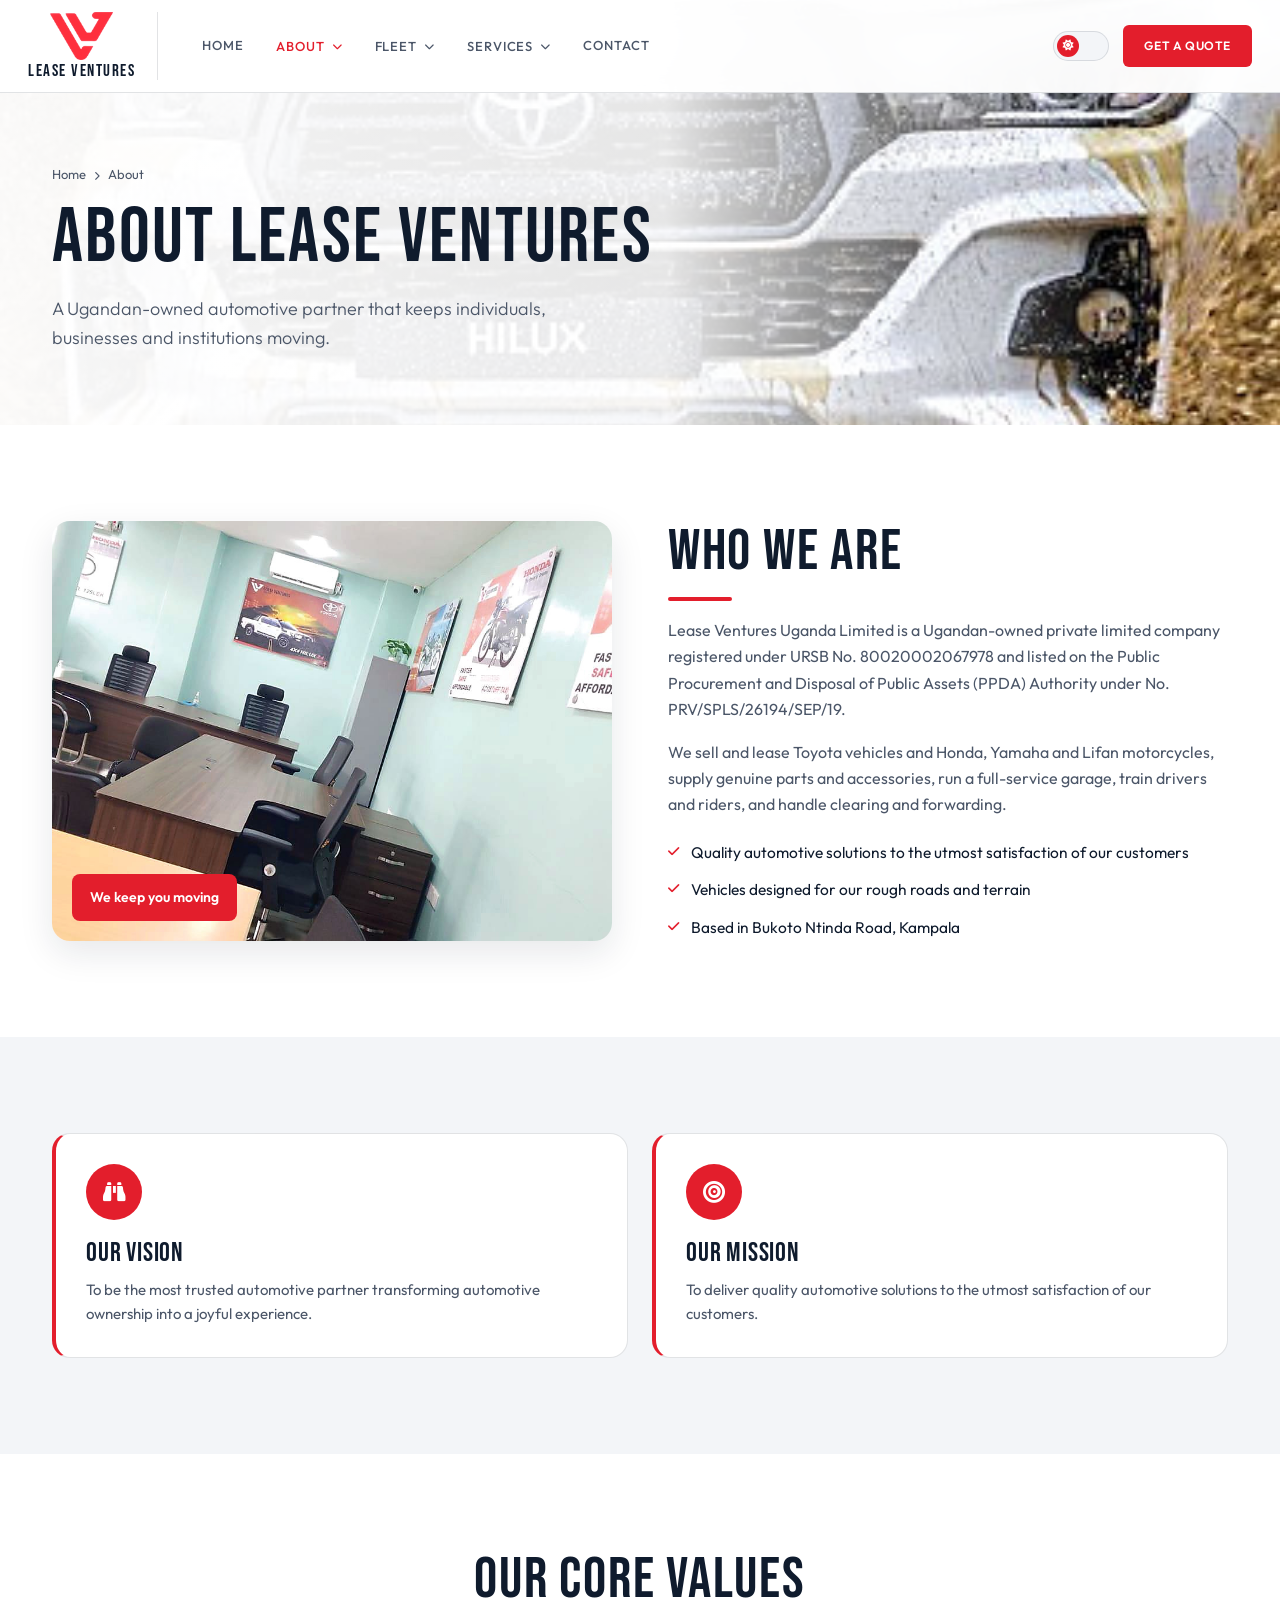
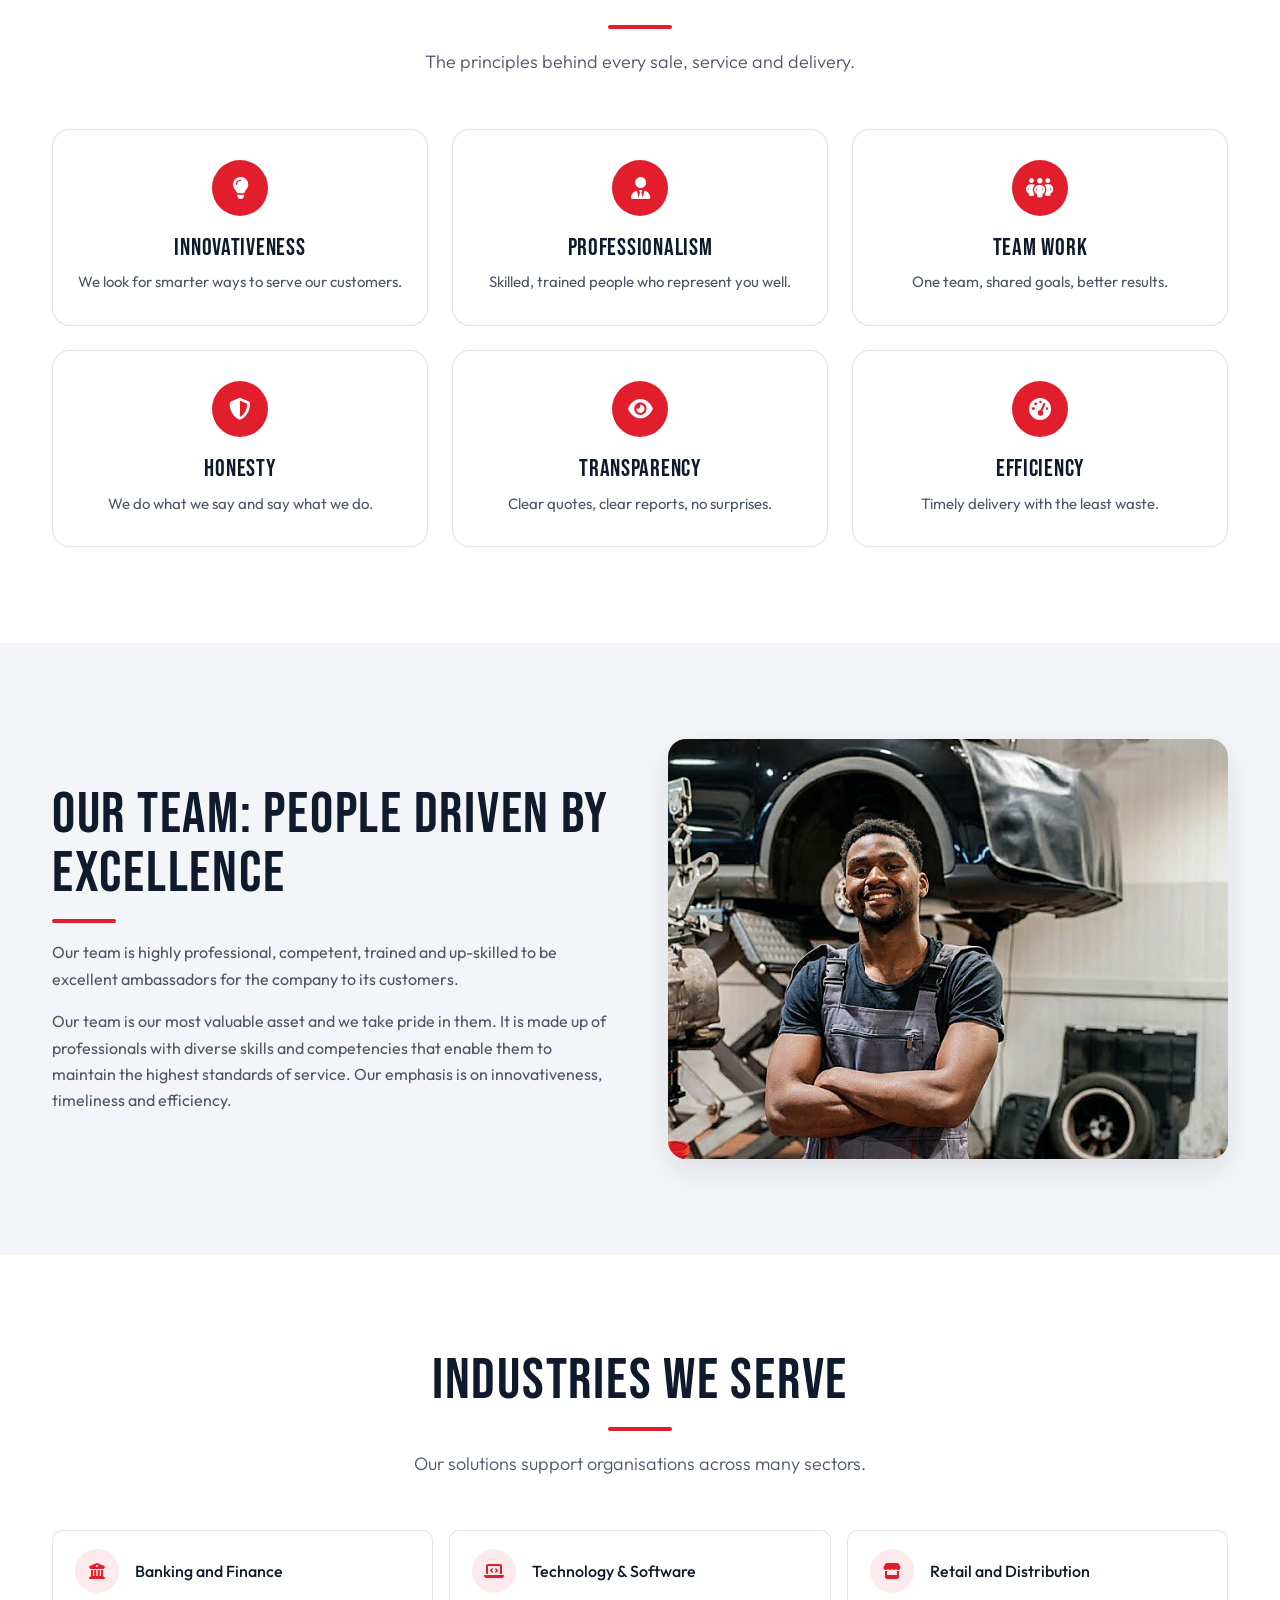
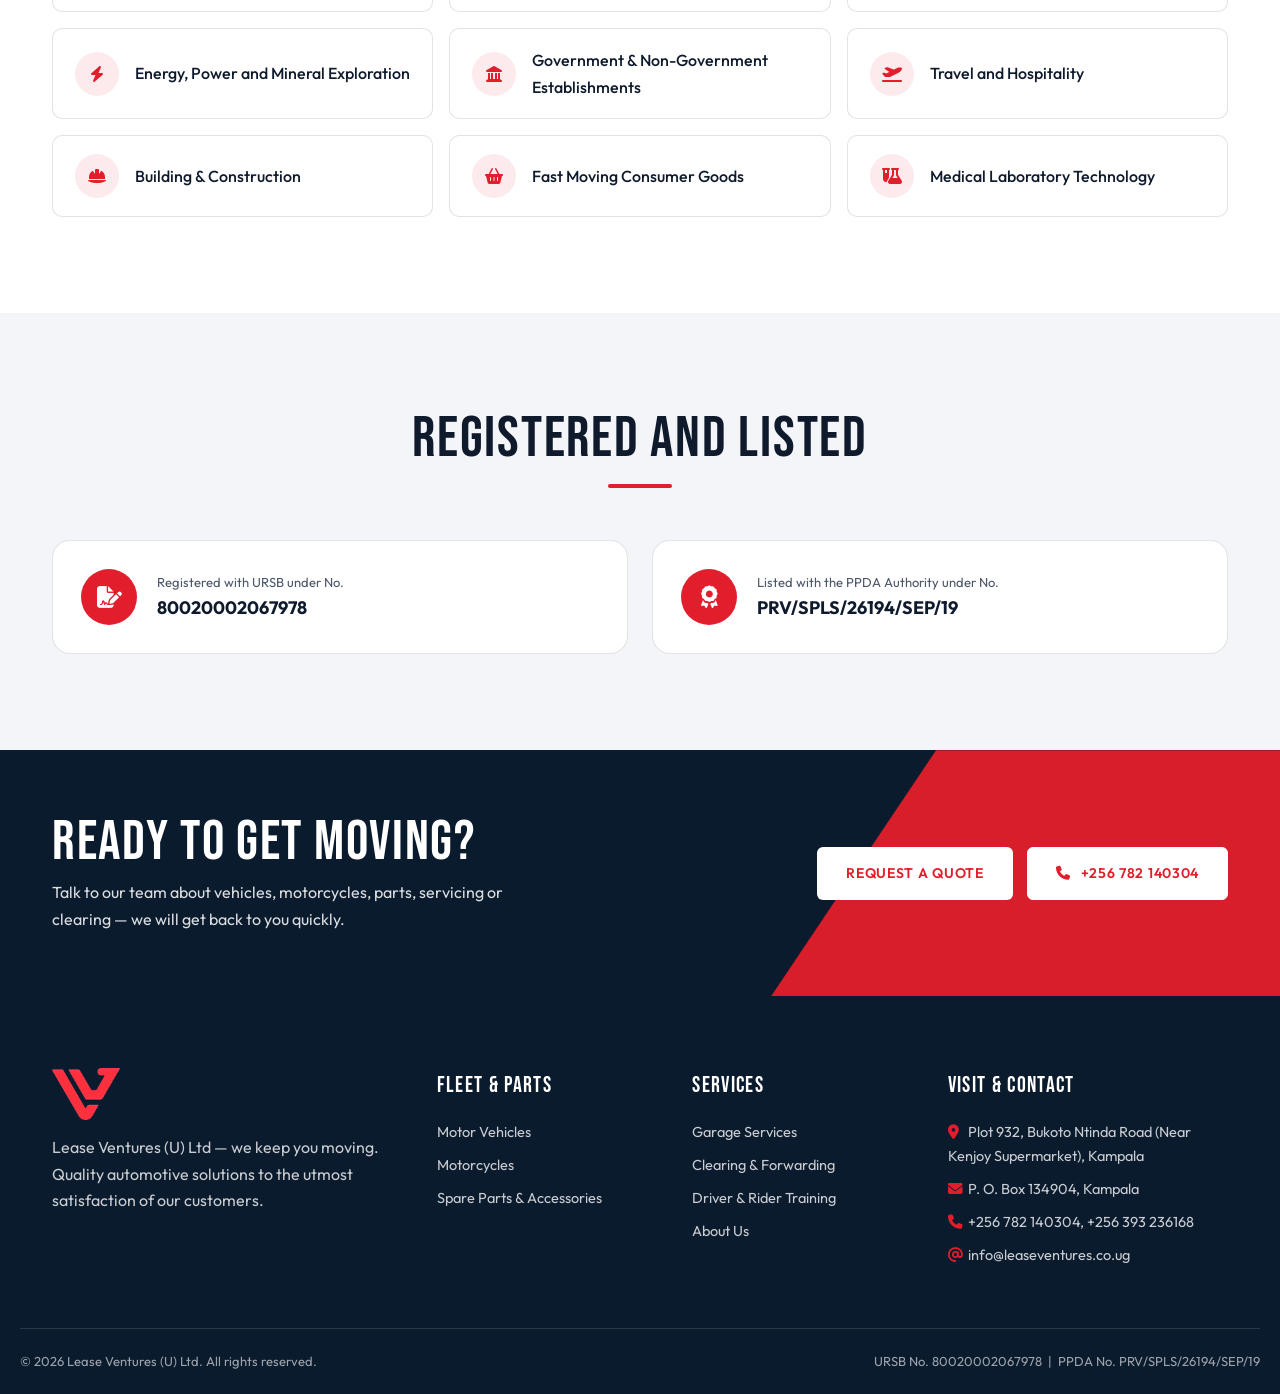
==== about.html @ 77b32c2f "Initial Design Implemented V.1.0" ====
<!DOCTYPE html>
<html lang="en" data-theme="light">
<head>
<meta charset="UTF-8" /><meta name="viewport" content="width=device-width, initial-scale=1.0" />
<title>About Us | Lease Ventures (U) Ltd</title>
<meta name="description" content="About Lease Ventures (U) Ltd: vision, mission, core values, team and the industries we serve in Uganda." />
<link rel="icon" type="image/png" href="images/favicon.png" />
<script>try{if(localStorage.getItem('lv-theme')==='dark')document.documentElement.setAttribute('data-theme','dark')}catch(e){}</script>
<link rel="preconnect" href="https://fonts.googleapis.com" /><link rel="preconnect" href="https://fonts.gstatic.com" crossorigin />
<link href="https://fonts.googleapis.com/css2?family=Bebas+Neue&family=Outfit:wght@300;400;500;600;700&display=swap" rel="stylesheet" />
<link rel="stylesheet" href="https://cdnjs.cloudflare.com/ajax/libs/font-awesome/6.5.0/css/all.min.css" />
<link rel="stylesheet" href="css/style.css" />
</head>
<body>
<nav class="nav" id="nav" aria-label="Main">
  <div class="nav-inner">
    <a href="index.html" class="nav-brand" aria-label="Lease Ventures home"><img src="images/logo.png" alt="Lease Ventures logo" /><span>Lease Ventures</span></a>
    <ul class="nav-links" id="navLinks"><li><a href="index.html">Home</a></li><li class="has-dd"><button type="button" aria-haspopup="true" aria-expanded="false" class="active">About <i class="fa-solid fa-chevron-down caret"></i></button><div class="dd"><a href="about.html#who"><i class="fa-solid fa-building"></i>Who We Are</a><a href="about.html#vision"><i class="fa-solid fa-bullseye"></i>Vision & Mission</a><a href="about.html#values"><i class="fa-solid fa-gem"></i>Our Values</a><a href="about.html#team"><i class="fa-solid fa-people-group"></i>Our Team</a><a href="about.html#industries"><i class="fa-solid fa-industry"></i>Industries We Serve</a></div></li><li class="has-dd"><button type="button" aria-haspopup="true" aria-expanded="false">Fleet <i class="fa-solid fa-chevron-down caret"></i></button><div class="dd"><a href="vehicles.html"><i class="fa-solid fa-car-side"></i>Motor Vehicles</a><a href="motorcycles.html"><i class="fa-solid fa-motorcycle"></i>Motorcycles</a></div></li><li class="has-dd"><button type="button" aria-haspopup="true" aria-expanded="false">Services <i class="fa-solid fa-chevron-down caret"></i></button><div class="dd"><a href="services.html"><i class="fa-solid fa-list-check"></i>All Services</a><a href="garage.html"><i class="fa-solid fa-screwdriver-wrench"></i>Garage Services</a><a href="parts-accessories.html"><i class="fa-solid fa-gears"></i>Spare Parts & Accessories</a><a href="clearing-forwarding.html"><i class="fa-solid fa-ship"></i>Clearing & Forwarding</a><a href="driver-training.html"><i class="fa-solid fa-graduation-cap"></i>Driver & Rider Training</a></div></li><li><a href="contact.html">Contact</a></li></ul>
    <div class="nav-right">
      <button class="theme-toggle" id="themeToggle" type="button" aria-label="Switch to dark mode"><span class="knob"><i class="fa-solid fa-sun ico-sun"></i><i class="fa-solid fa-moon ico-moon"></i></span></button>
      <a href="contact.html" class="btn btn-primary btn-sm">Get a Quote</a>
    </div>
    <button class="hamburger" id="burger" type="button" aria-label="Menu" aria-expanded="false"><span></span><span></span><span></span></button>
  </div>
</nav>
<header class="page-hero"><div class="page-hero-img" style="background-image:url('images/hilux-splash.jpg')"></div>
  <div class="container"><div class="crumbs"><a href="index.html">Home</a><i class="fa-solid fa-chevron-right"></i>About</div>
  <h1>About Lease Ventures</h1><p>A Ugandan-owned automotive partner that keeps individuals, businesses and institutions moving.</p></div></header>
<section class="section" id="who"><div class="container">
<div class="split reveal "><div class="split-media"><img src="images/office.jpg" alt="Lease Ventures office" loading="lazy" /><div class="badge">We keep you moving</div></div>
  <div class="split-body"><h2 class="section-title">Who We Are</h2><p>Lease Ventures Uganda Limited is a Ugandan-owned private limited company registered under URSB No. 80020002067978 and listed on the Public Procurement and Disposal of Public Assets (PPDA) Authority under No. PRV/SPLS/26194/SEP/19.</p><p>We sell and lease Toyota vehicles and Honda, Yamaha and Lifan motorcycles, supply genuine parts and accessories, run a full-service garage, train drivers and riders, and handle clearing and forwarding.</p><ul class="ticks"><li><i class="fa-solid fa-check"></i><span>Quality automotive solutions to the utmost satisfaction of our customers</span></li><li><i class="fa-solid fa-check"></i><span>Vehicles designed for our rough roads and terrain</span></li><li><i class="fa-solid fa-check"></i><span>Based in Bukoto Ntinda Road, Kampala</span></li></ul></div></div>
</div></section>
<section class="section alt" id="vision"><div class="container"><div class="grid g2">
  <div class="card vm reveal"><div class="ico"><i class="fa-solid fa-binoculars"></i></div><h3>Our Vision</h3><p>To be the most trusted automotive partner transforming automotive ownership into a joyful experience.</p></div>
  <div class="card vm reveal"><div class="ico"><i class="fa-solid fa-bullseye"></i></div><h3>Our Mission</h3><p>To deliver quality automotive solutions to the utmost satisfaction of our customers.</p></div></div></div></section>
<section class="section" id="values"><div class="container"><div class="section-head center"><h2 class="section-title">Our Core Values</h2><p class="lead">The principles behind every sale, service and delivery.</p></div>
<div class="grid g3"><div class="card value reveal"><div class="ico"><i class="fa-solid fa-lightbulb"></i></div><h3>Innovativeness</h3><p>We look for smarter ways to serve our customers.</p></div><div class="card value reveal"><div class="ico"><i class="fa-solid fa-user-tie"></i></div><h3>Professionalism</h3><p>Skilled, trained people who represent you well.</p></div><div class="card value reveal"><div class="ico"><i class="fa-solid fa-people-group"></i></div><h3>Team Work</h3><p>One team, shared goals, better results.</p></div><div class="card value reveal"><div class="ico"><i class="fa-solid fa-shield-halved"></i></div><h3>Honesty</h3><p>We do what we say and say what we do.</p></div><div class="card value reveal"><div class="ico"><i class="fa-solid fa-eye"></i></div><h3>Transparency</h3><p>Clear quotes, clear reports, no surprises.</p></div><div class="card value reveal"><div class="ico"><i class="fa-solid fa-gauge-high"></i></div><h3>Efficiency</h3><p>Timely delivery with the least waste.</p></div></div></div></section>
<section class="section alt" id="team"><div class="container">
<div class="split rev reveal "><div class="split-media"><img src="images/mechanic.jpg" alt="Lease Ventures technician" loading="lazy" /></div>
  <div class="split-body"><h2 class="section-title">Our Team: People Driven by Excellence</h2><p>Our team is highly professional, competent, trained and up-skilled to be excellent ambassadors for the company to its customers.</p><p>Our team is our most valuable asset and we take pride in them. It is made up of professionals with diverse skills and competencies that enable them to maintain the highest standards of service. Our emphasis is on innovativeness, timeliness and efficiency.</p></div></div></div></section>
<section class="section" id="industries"><div class="container"><div class="section-head center"><h2 class="section-title">Industries We Serve</h2><p class="lead">Our solutions support organisations across many sectors.</p></div><div class="chips"><div class="chip reveal"><i class="fa-solid fa-building-columns"></i><span>Banking and Finance</span></div><div class="chip reveal"><i class="fa-solid fa-laptop-code"></i><span>Technology & Software</span></div><div class="chip reveal"><i class="fa-solid fa-store"></i><span>Retail and Distribution</span></div><div class="chip reveal"><i class="fa-solid fa-bolt"></i><span>Energy, Power and Mineral Exploration</span></div><div class="chip reveal"><i class="fa-solid fa-landmark"></i><span>Government & Non-Government Establishments</span></div><div class="chip reveal"><i class="fa-solid fa-plane-departure"></i><span>Travel and Hospitality</span></div><div class="chip reveal"><i class="fa-solid fa-helmet-safety"></i><span>Building & Construction</span></div><div class="chip reveal"><i class="fa-solid fa-basket-shopping"></i><span>Fast Moving Consumer Goods</span></div><div class="chip reveal"><i class="fa-solid fa-flask-vial"></i><span>Medical Laboratory Technology</span></div></div></div></section>
<section class="section alt"><div class="container"><div class="section-head center"><h2 class="section-title">Registered and Listed</h2></div><div class="creds">
  <div class="cred reveal"><div class="ico"><i class="fa-solid fa-file-signature"></i></div><div><small>Registered with URSB under No.</small><b>80020002067978</b></div></div>
  <div class="cred reveal"><div class="ico"><i class="fa-solid fa-award"></i></div><div><small>Listed with the PPDA Authority under No.</small><b>PRV/SPLS/26194/SEP/19</b></div></div></div></div></section><section class="cta"><div class="container"><div><h2>Ready to get moving?</h2><p>Talk to our team about vehicles, motorcycles, parts, servicing or clearing — we will get back to you quickly.</p></div>
  <div class="cta-actions"><a href="contact.html" class="btn btn-primary">Request a Quote</a><a href="tel:+256782140304" class="btn btn-ghost btn-outline"><i class="fa-solid fa-phone"></i>+256 782 140304</a></div></div></section>
<footer class="footer">
  <div class="container footer-grid">
    <div class="footer-brand"><img src="images/logo.png" alt="Lease Ventures logo" />
      <p>Lease Ventures (U) Ltd — we keep you moving. Quality automotive solutions to the utmost satisfaction of our customers.</p></div>
    <div><h4>Fleet &amp; Parts</h4><ul>
      <li><a href="vehicles.html">Motor Vehicles</a></li><li><a href="motorcycles.html">Motorcycles</a></li>
      <li><a href="parts-accessories.html">Spare Parts &amp; Accessories</a></li></ul></div>
    <div><h4>Services</h4><ul>
      <li><a href="garage.html">Garage Services</a></li><li><a href="clearing-forwarding.html">Clearing &amp; Forwarding</a></li>
      <li><a href="driver-training.html">Driver &amp; Rider Training</a></li><li><a href="about.html">About Us</a></li></ul></div>
    <div><h4>Visit &amp; Contact</h4><ul>
      <li><i class="fa-solid fa-location-dot"></i>Plot 932, Bukoto Ntinda Road (Near Kenjoy Supermarket), Kampala</li>
      <li><i class="fa-solid fa-envelope"></i>P. O. Box 134904, Kampala</li>
      <li><i class="fa-solid fa-phone"></i><a href="tel:+256782140304">+256 782 140304</a>, <a href="tel:+256393236168">+256 393 236168</a></li>
      <li><i class="fa-solid fa-at"></i><a href="mailto:info@leaseventures.co.ug">info@leaseventures.co.ug</a></li></ul></div>
  </div>
  <div class="container footer-bottom"><span>&copy; <span id="year">2026</span> Lease Ventures (U) Ltd. All rights reserved.</span>
    <span>URSB No. 80020002067978 &nbsp;|&nbsp; PPDA No. PRV/SPLS/26194/SEP/19</span></div>
</footer>
<script src="js/main.js"></script>
</body>
</html>
---- css/style.css ----
/* ==========================================================
   LEASE VENTURES (U) LTD — SHARED STYLES
   Light is the default; dark is <html data-theme="dark">.
   ========================================================== */
:root {
  --red: #E31E2C; --red-deep: #B8101D; --red-soft: rgba(227, 30, 44, .09);
  --navy: #0B1B2E;
  --font-display: 'Bebas Neue', Impact, sans-serif;
  --font-body: 'Outfit', system-ui, sans-serif;
  --nav-h: 92px; --r: 10px; --r-lg: 18px; --ease: .3s cubic-bezier(.4, 0, .2, 1);
  --bg: #FFFFFF; --bg-2: #F3F5F8; --card: #FFFFFF; --text: #0F1B2D;
  --muted: #4B5668; --line: rgba(15, 27, 45, .12); --shadow: 0 12px 34px rgba(15, 27, 45, .10);
  --nav-bg: rgba(255, 255, 255, .96); --hero-fade: 255, 255, 255; color-scheme: light;
}
html[data-theme="dark"] {
  --bg: #08111F; --bg-2: #0C1829; --card: #12203A; --text: #F1F4F9;
  --muted: rgba(241, 244, 249, .72); --line: rgba(255, 255, 255, .11); --shadow: 0 12px 34px rgba(0, 0, 0, .45);
  --nav-bg: rgba(8, 17, 31, .95); --red-soft: rgba(227, 30, 44, .16); --hero-fade: 8, 17, 31; color-scheme: dark;
}
*, *::before, *::after { box-sizing: border-box; margin: 0; padding: 0; }
html { scroll-behavior: smooth; scroll-padding-top: calc(var(--nav-h) + 12px); }
body { font-family: var(--font-body); background: var(--bg); color: var(--text); line-height: 1.65; overflow-x: hidden; transition: background .3s, color .3s; }
img { max-width: 100%; display: block; }
a { color: inherit; text-decoration: none; }
ul { list-style: none; }
button { font-family: inherit; cursor: pointer; border: 0; background: none; color: inherit; }
:focus-visible { outline: 2px solid var(--red); outline-offset: 3px; }
.container { max-width: 1240px; margin: 0 auto; padding: 0 32px; }
.sr-only { position: absolute; width: 1px; height: 1px; overflow: hidden; clip: rect(0 0 0 0); }

/* ---------- type ---------- */
h1, h2, h3 { font-family: var(--font-display); font-weight: 400; letter-spacing: .03em; line-height: 1.02; }
.section-title { font-size: clamp(36px, 4.6vw, 58px); }
.section-title::after { content: ''; display: block; width: 64px; height: 4px; background: var(--red); margin-top: 16px; border-radius: 2px; }
.center .section-title::after { margin-inline: auto; }
.lead { font-size: 18px; color: var(--muted); max-width: 640px; margin-top: 18px; font-weight: 300; }
.center { text-align: center; } .center .lead { margin-inline: auto; }
.red { color: var(--red); }

/* ---------- buttons ---------- */
.btn { display: inline-flex; align-items: center; gap: 10px; padding: 14px 28px; border-radius: 6px; font-weight: 600; font-size: 14px; letter-spacing: .05em; text-transform: uppercase; transition: var(--ease); border: 1px solid transparent; }
.btn-primary { background: var(--red); color: #fff; }
.btn-primary:hover { background: var(--red-deep); transform: translateY(-2px); box-shadow: 0 12px 28px rgba(227, 30, 44, .32); }
.btn-outline { border-color: var(--line); color: var(--text); background: var(--card); }
.btn-outline:hover { border-color: var(--red); color: var(--red); transform: translateY(-2px); }
.btn-sm { padding: 10px 20px; font-size: 12px; }
.link-arrow { color: var(--red); font-weight: 600; font-size: 14px; display: inline-flex; gap: 8px; align-items: center; }
.link-arrow i { transition: transform var(--ease); } .link-arrow:hover i { transform: translateX(4px); }

/* ---------- navbar ---------- */
.nav { position: fixed; inset: 0 0 auto 0; z-index: 1000; background: var(--nav-bg); backdrop-filter: blur(16px); border-bottom: 1px solid var(--line); transition: box-shadow var(--ease); }
.nav.scrolled { box-shadow: 0 6px 26px rgba(15, 27, 45, .10); }
.nav-inner { max-width: 1680px; margin: 0 auto; padding: 0 28px; height: var(--nav-h); display: flex; align-items: center; gap: 22px; }
.nav-brand { display: flex; flex-direction: column; align-items: center; justify-content: center; gap: 3px; flex-shrink: 0; padding-right: 22px; border-right: 1px solid var(--line); }
.nav-brand img { height: 48px; width: auto; }
.nav-brand span { font-family: var(--font-display); font-size: 17px; line-height: 1; letter-spacing: .09em; white-space: nowrap; }
.nav-links { display: flex; align-items: center; gap: 4px; margin: 0 auto 0 8px; }
.nav-links > li { position: relative; }
.nav-links > li > a, .nav-links > li > button { display: flex; align-items: center; gap: 7px; padding: 10px 14px; font-size: 13px; font-weight: 500; letter-spacing: .07em; text-transform: uppercase; color: var(--muted); border-radius: 6px; transition: var(--ease); }
.nav-links > li > a:hover, .nav-links > li > button:hover, .nav-links > li:focus-within > button, .nav-links > li > a.active, .nav-links > li > button.active { color: var(--red); }
.nav-links .caret { font-size: 10px; transition: transform var(--ease); }
.dd { position: absolute; top: calc(100% + 6px); left: 0; min-width: 268px; background: var(--card); border: 1px solid var(--line); border-radius: var(--r); box-shadow: var(--shadow); padding: 8px; opacity: 0; visibility: hidden; transform: translateY(8px); transition: var(--ease); z-index: 5; }
.has-dd::after { content: ''; position: absolute; left: 0; right: 0; top: 100%; height: 10px; }
.has-dd:hover > .dd, .has-dd:focus-within > .dd, .has-dd.open > .dd { opacity: 1; visibility: visible; transform: none; }
.has-dd:hover .caret, .has-dd.open .caret { transform: rotate(180deg); }
.dd a { display: flex; align-items: center; gap: 12px; padding: 11px 14px; border-radius: 8px; font-size: 14px; font-weight: 500; color: var(--text); }
.dd a i { width: 18px; text-align: center; color: var(--red); font-size: 14px; }
.dd a:hover { background: var(--red-soft); color: var(--red); }
.nav-right { display: flex; align-items: center; gap: 14px; }
.theme-toggle { position: relative; width: 56px; height: 30px; border-radius: 100px; background: var(--bg-2); border: 1px solid var(--line); flex-shrink: 0; transition: var(--ease); }
.theme-toggle:hover { border-color: var(--red); }
.theme-toggle .knob { position: absolute; top: 3px; left: 3px; width: 22px; height: 22px; border-radius: 50%; background: var(--red); color: #fff; display: flex; align-items: center; justify-content: center; font-size: 11px; transition: transform var(--ease); }
.theme-toggle .ico-moon { display: none; }
html[data-theme="dark"] .theme-toggle .ico-sun { display: none; }
html[data-theme="dark"] .theme-toggle .ico-moon { display: block; }
html[data-theme="dark"] .theme-toggle .knob { transform: translateX(26px); }
.hamburger { display: none; flex-direction: column; gap: 5px; padding: 10px; }
.hamburger span { width: 24px; height: 2px; background: var(--text); border-radius: 2px; transition: var(--ease); }
.hamburger.open span:nth-child(1) { transform: translateY(7px) rotate(45deg); }
.hamburger.open span:nth-child(2) { opacity: 0; }
.hamburger.open span:nth-child(3) { transform: translateY(-7px) rotate(-45deg); }

/* ---------- hero (home) ---------- */
.hero { position: relative; min-height: 100vh; padding-top: var(--nav-h); display: flex; align-items: center; overflow: hidden; }
.hero-bg { position: absolute; right: 0; bottom: 0; width: 66%; aspect-ratio: 1447 / 1087; max-height: 100%; background: url('../images/hero.jpg') center / cover no-repeat; }
html[data-theme="dark"] .hero-bg { background-image: linear-gradient(rgba(0,0,0,.2), rgba(0,0,0,.2)), url('../images/hero.jpg'); }
.hero-bg::before, .hero-bg::after { content: ''; position: absolute; inset: 0; }
.hero-bg::before { background: linear-gradient(90deg, rgb(var(--hero-fade)) 0%, rgba(var(--hero-fade), .6) 14%, rgba(var(--hero-fade), 0) 34%); }
.hero-bg::after { background: linear-gradient(180deg, rgb(var(--hero-fade)) 0%, rgba(var(--hero-fade), 0) 20%); }
.hero .container { position: relative; z-index: 2; width: 100%; }
.hero-text { max-width: 600px; padding: 56px 0 80px; }
.hero h1 { font-size: clamp(52px, 7vw, 100px); }
.hero h1 em { font-style: normal; color: var(--red); }
.hero p { font-size: 19px; color: var(--muted); max-width: 500px; margin: 22px 0 34px; font-weight: 300; }
.hero-actions { display: flex; flex-wrap: wrap; gap: 14px; }

.stats { background: var(--bg); border-bottom: 1px solid var(--line); }
.stats-row { display: grid; grid-template-columns: repeat(4, 1fr); }
.stat { padding: 30px 20px; text-align: center; border-right: 1px solid var(--line); }
.stat:last-child { border-right: 0; }
.stat b { display: block; font-family: var(--font-display); font-size: 46px; font-weight: 400; color: var(--red); line-height: 1; }
.stat span { font-size: 14px; color: var(--muted); }

/* ---------- page hero (inner pages) ---------- */
.page-hero { position: relative; padding: calc(var(--nav-h) + 72px) 0 72px; overflow: hidden; background: var(--bg-2); }
.page-hero-img { position: absolute; inset: 0; background-size: cover; background-position: center; }
.page-hero::before { content: ''; position: absolute; inset: 0; z-index: 1; background: linear-gradient(90deg, rgba(var(--hero-fade), .97) 0%, rgba(var(--hero-fade), .9) 52%, rgba(var(--hero-fade), 0) 86%); }
.page-hero .container { position: relative; z-index: 2; }
.page-hero h1 { font-size: clamp(44px, 6vw, 78px); }
.page-hero p { color: var(--muted); font-size: 18px; max-width: 580px; margin-top: 16px; font-weight: 300; }
.crumbs { font-size: 13px; color: var(--muted); margin-bottom: 14px; }
.crumbs a:hover { color: var(--red); } .crumbs i { margin: 0 8px; font-size: 9px; }

/* ---------- sections ---------- */
.section { padding: 96px 0; } .section.alt { background: var(--bg-2); }
.section-head { margin-bottom: 52px; }
.grid { display: grid; gap: 24px; }
.g2 { grid-template-columns: repeat(2, 1fr); } .g3 { grid-template-columns: repeat(3, 1fr); } .g4 { grid-template-columns: repeat(4, 1fr); }
.card { background: var(--card); border: 1px solid var(--line); border-radius: var(--r-lg); padding: 30px; transition: var(--ease); }
.card:hover { border-color: rgba(227, 30, 44, .5); transform: translateY(-4px); box-shadow: var(--shadow); }
.ico { width: 56px; height: 56px; border-radius: 50%; background: var(--red); color: #fff; display: flex; align-items: center; justify-content: center; font-size: 22px; margin-bottom: 20px; }
.card h3 { font-size: 27px; margin-bottom: 10px; } .card p { color: var(--muted); font-size: 15px; }
.card .link-arrow { margin-top: 18px; }

/* image + text: both sides share the same height and start line */
.split { display: grid; grid-template-columns: 1fr 1fr; gap: 56px; align-items: stretch; }
.split.rev .split-media { order: 2; }
.split-media { position: relative; border-radius: var(--r-lg); overflow: hidden; min-height: 420px; box-shadow: var(--shadow); }
.split-media img { position: absolute; inset: 0; width: 100%; height: 100%; object-fit: cover; }
.split-body { display: flex; flex-direction: column; justify-content: center; }
.split-body p { color: var(--muted); margin-top: 16px; }
.split-body .btn { align-self: flex-start; margin-top: 28px; }
.ticks { margin-top: 22px; display: grid; gap: 12px; }
.ticks li { display: flex; gap: 12px; align-items: flex-start; font-size: 15.5px; }
.ticks li i { color: var(--red); margin-top: 5px; font-size: 13px; }
.badge { position: absolute; left: 20px; bottom: 20px; background: var(--red); color: #fff; padding: 12px 18px; border-radius: 8px; font-weight: 600; font-size: 14px; max-width: 80%; }

/* ---------- offerings ---------- */
.offer-grid { display: flex; flex-wrap: wrap; justify-content: center; gap: 24px; }
.offer-grid .card { flex: 1 1 calc(25% - 24px); min-width: 240px; max-width: calc(25% - 18px); }

/* ---------- products ---------- */
.filters { display: flex; flex-wrap: wrap; gap: 10px; margin-bottom: 36px; }
.filter-btn { padding: 10px 22px; border-radius: 100px; border: 1px solid var(--line); background: var(--card); font-size: 13px; font-weight: 600; letter-spacing: .05em; text-transform: uppercase; transition: var(--ease); }
.filter-btn:hover { border-color: var(--red); color: var(--red); }
.filter-btn.active { background: var(--red); border-color: var(--red); color: #fff; }
.product { background: var(--card); border: 1px solid var(--line); border-radius: var(--r-lg); overflow: hidden; display: flex; flex-direction: column; transition: var(--ease); }
.product:hover { transform: translateY(-4px); box-shadow: var(--shadow); border-color: rgba(227, 30, 44, .5); }
.product.hide { display: none; }
.product-img { position: relative; background: #fff; aspect-ratio: 4 / 3; border-bottom: 1px solid var(--line); }
.product-img img { width: 100%; height: 100%; object-fit: contain; padding: 14px; }
.product-img.cover img { object-fit: cover; padding: 0; }
.tag { position: absolute; top: 14px; left: 14px; background: var(--red); color: #fff; font-size: 11px; font-weight: 700; letter-spacing: .08em; text-transform: uppercase; padding: 5px 12px; border-radius: 100px; }
.tag.dark { background: var(--navy); }
.product-body { padding: 22px 24px 26px; display: flex; flex-direction: column; flex: 1; }
.product-body h3 { font-size: 28px; } .product-body p { color: var(--muted); font-size: 14.5px; margin: 8px 0 18px; flex: 1; }
.product-body .btn { align-self: flex-start; }

/* ---------- values / industries ---------- */
.value { text-align: center; padding: 30px 22px; } .value .ico { margin-inline: auto; } .value h3 { font-size: 24px; }
.chips { display: grid; grid-template-columns: repeat(3, 1fr); gap: 16px; }
.chip { display: flex; align-items: center; gap: 16px; background: var(--card); border: 1px solid var(--line); border-radius: var(--r); padding: 18px 22px; font-weight: 500; transition: var(--ease); }
.chip i { width: 44px; height: 44px; border-radius: 50%; background: var(--red-soft); color: var(--red); display: flex; align-items: center; justify-content: center; flex-shrink: 0; }
.chip:hover { border-color: var(--red); }
.vm { border-left: 4px solid var(--red); }

/* ---------- gallery cards (garage) ---------- */
.shot { background: var(--card); border: 1px solid var(--line); border-radius: var(--r-lg); overflow: hidden; transition: var(--ease); }
.shot:hover { transform: translateY(-4px); box-shadow: var(--shadow); border-color: rgba(227, 30, 44, .5); }
.shot img { width: 100%; aspect-ratio: 16 / 11; object-fit: cover; }
.shot div { padding: 16px 20px; display: flex; align-items: center; gap: 12px; font-weight: 600; font-size: 16px; }
.shot div i { color: var(--red); }

/* ---------- process ---------- */
.steps { display: grid; grid-template-columns: repeat(7, 1fr); gap: 10px; counter-reset: s; position: relative; }
.steps::before { content: ''; position: absolute; top: 34px; left: 7%; right: 7%; border-top: 2px dashed var(--line); }
.step { position: relative; text-align: center; padding: 0 6px; }
.step .ico { margin: 0 auto 16px; width: 68px; height: 68px; font-size: 24px; background: var(--card); color: var(--navy); border: 2px solid var(--navy); position: relative; }
html[data-theme="dark"] .step .ico { color: #fff; border-color: rgba(255, 255, 255, .6); }
.step:first-child .ico, .step:last-child .ico { background: var(--red); border-color: var(--red); color: #fff; }
.step h3 { font-size: 21px; } .step p { font-size: 13.5px; color: var(--muted); }

/* ---------- credentials / CTA ---------- */
.creds { display: grid; grid-template-columns: repeat(2, 1fr); gap: 24px; }
.cred { display: flex; gap: 20px; align-items: center; background: var(--card); border: 1px solid var(--line); border-radius: var(--r-lg); padding: 28px; }
.cred .ico { margin: 0; flex-shrink: 0; }
.cred small { color: var(--muted); font-size: 13px; display: block; } .cred b { font-size: 18px; word-break: break-word; }
.cta { background: var(--navy); color: #fff; position: relative; overflow: hidden; }
.cta::before { content: ''; position: absolute; right: -80px; top: 0; bottom: 0; width: 46%; background: var(--red); clip-path: polygon(28% 0, 100% 0, 100% 100%, 0 100%); opacity: .95; }
.cta .container { position: relative; z-index: 1; display: flex; justify-content: space-between; align-items: center; gap: 32px; padding-top: 64px; padding-bottom: 64px; flex-wrap: wrap; }
.cta h2 { font-size: clamp(36px, 4.4vw, 56px); } .cta p { opacity: .85; margin-top: 8px; max-width: 480px; }
.cta .btn-primary { background: #fff; color: var(--red); } .cta .btn-primary:hover { background: var(--navy); color: #fff; box-shadow: none; }
.cta .btn-ghost { background: #fff; border-color: #fff; color: var(--red); } .cta .btn-ghost:hover { background: var(--navy); border-color: var(--navy); color: #fff; }
.cta-actions { display: flex; gap: 14px; flex-wrap: wrap; }

/* ---------- contact ---------- */
.contact-grid { display: grid; grid-template-columns: 5fr 7fr; gap: 40px; align-items: stretch; }
.info-list { display: grid; gap: 18px; }
.info { display: flex; gap: 18px; align-items: flex-start; background: var(--card); border: 1px solid var(--line); border-radius: var(--r-lg); padding: 22px; }
.info .ico { width: 48px; height: 48px; font-size: 18px; margin: 0; flex-shrink: 0; }
.info small { color: var(--muted); display: block; font-size: 13px; } .info b, .info a { font-weight: 500; font-size: 16px; display: block; } .info a:hover { color: var(--red); }
.form { background: var(--card); border: 1px solid var(--line); border-radius: var(--r-lg); padding: 34px; }
.form h3 { font-size: 32px; margin-bottom: 6px; } .form > p { color: var(--muted); margin-bottom: 22px; font-size: 15px; }
.row { display: grid; grid-template-columns: 1fr 1fr; gap: 16px; }
.field { margin-bottom: 16px; } .field label { display: block; font-size: 13px; font-weight: 600; margin-bottom: 6px; }
.field input, .field select, .field textarea { width: 100%; padding: 13px 15px; border-radius: 8px; border: 1px solid var(--line); background: var(--bg-2); color: var(--text); font: inherit; font-size: 15px; transition: var(--ease); }
.field input:focus, .field select:focus, .field textarea:focus { outline: none; border-color: var(--red); box-shadow: 0 0 0 3px var(--red-soft); }
.field textarea { min-height: 120px; resize: vertical; }
.form-actions { display: flex; gap: 12px; flex-wrap: wrap; }
.btn-wa { background: #1FA855; color: #fff; } .btn-wa:hover { background: #178a45; transform: translateY(-2px); }
.map { margin-top: 40px; border-radius: var(--r-lg); overflow: hidden; border: 1px solid var(--line); height: 400px; }
.map iframe { width: 100%; height: 100%; border: 0; }
html[data-theme="dark"] .map iframe { filter: invert(.9) hue-rotate(180deg) grayscale(.2); }

/* ---------- footer ---------- */
.footer { background: var(--navy); color: rgba(255, 255, 255, .78); padding-top: 72px; }
.footer-grid { display: grid; grid-template-columns: 1.6fr 1fr 1fr 1.3fr; gap: 40px; padding-bottom: 52px; }
.footer-brand img { height: 52px; width: auto; margin-bottom: 14px; }
.footer h4 { font-family: var(--font-display); font-weight: 400; letter-spacing: .06em; font-size: 22px; color: #fff; margin-bottom: 16px; }
.footer li { margin-bottom: 9px; font-size: 14.5px; } .footer a:hover { color: #ff6a74; }
.footer li i { color: var(--red); width: 20px; }
.footer-bottom { border-top: 1px solid rgba(255, 255, 255, .12); padding: 22px 0; display: flex; justify-content: space-between; flex-wrap: wrap; gap: 10px; font-size: 13px; color: rgba(255, 255, 255, .6); }

/* ---------- reveal ---------- */
.reveal { opacity: 0; transform: translateY(24px); transition: opacity .6s ease, transform .6s ease; }
.reveal.visible { opacity: 1; transform: none; }
@media (prefers-reduced-motion: reduce) { * { transition: none !important; animation: none !important; scroll-behavior: auto !important; } .reveal { opacity: 1; transform: none; } }

/* ---------- responsive ---------- */
@media (max-width: 1100px) {
  .offer-grid .card { flex-basis: calc(33.3% - 24px); max-width: calc(33.3% - 16px); }
  .steps { grid-template-columns: repeat(4, 1fr); row-gap: 30px; } .steps::before { display: none; }
  .footer-grid { grid-template-columns: 1fr 1fr; }
}
@media (max-width: 980px) {
  :root { --nav-h: 80px; }
  .hamburger { display: flex; margin-left: auto; } .nav-right .btn { display: none; }
  .nav-brand { border-right: 0; padding-right: 0; } .nav-brand img { height: 38px; } .nav-brand span { font-size: 14px; }
  .nav-links { position: fixed; top: var(--nav-h); left: 0; right: 0; max-height: calc(100vh - var(--nav-h)); overflow-y: auto; margin: 0; flex-direction: column; align-items: stretch; gap: 0; background: var(--bg); border-bottom: 1px solid var(--line); padding: 10px 24px 24px; display: none; box-shadow: var(--shadow); }
  .nav-links.open { display: flex; }
  .nav-links > li > a, .nav-links > li > button { width: 100%; justify-content: space-between; padding: 15px 4px; border-bottom: 1px solid var(--line); border-radius: 0; }
  .dd { position: static; opacity: 1; visibility: visible; transform: none; box-shadow: none; border: 0; padding: 0 0 6px 10px; min-width: 0; display: none; background: transparent; }
  .has-dd.open > .dd { display: block; } .has-dd:hover > .dd { display: none; } .has-dd.open:hover > .dd { display: block; } .has-dd::after { display: none; }
  .g3, .g4 { grid-template-columns: repeat(2, 1fr); }
  .split, .contact-grid { grid-template-columns: 1fr; gap: 32px; } .split.rev .split-media { order: 0; } .split-media { min-height: 320px; }
  .hero-bg { width: 100%; background-position: 60% center; } .hero-text { padding-bottom: clamp(200px, 55vw, 340px); }
  .stats-row { grid-template-columns: repeat(2, 1fr); } .stat:nth-child(2) { border-right: 0; } .stat:nth-child(-n+2) { border-bottom: 1px solid var(--line); }
  .chips { grid-template-columns: repeat(2, 1fr); } .section { padding: 72px 0; }
}
@media (max-width: 640px) {
  .container, .nav-inner { padding: 0 20px; }
  .g2, .g3, .g4, .creds, .row, .chips { grid-template-columns: 1fr; }
  .offer-grid .card { flex-basis: 100%; max-width: 100%; }
  .steps { grid-template-columns: repeat(2, 1fr); } .footer-grid { grid-template-columns: 1fr; }
  .cta::before { width: 100%; opacity: .25; } .form { padding: 24px; }
}

/* white-background product photo inside a split: show it whole, never stretched or cropped */
.white-media .split-media { background: #fff; border: 1px solid var(--line); }
.white-media .split-media img { object-fit: contain; padding: 28px; }
@media (max-width: 980px) { .nav-inner { padding: 0 20px; } }
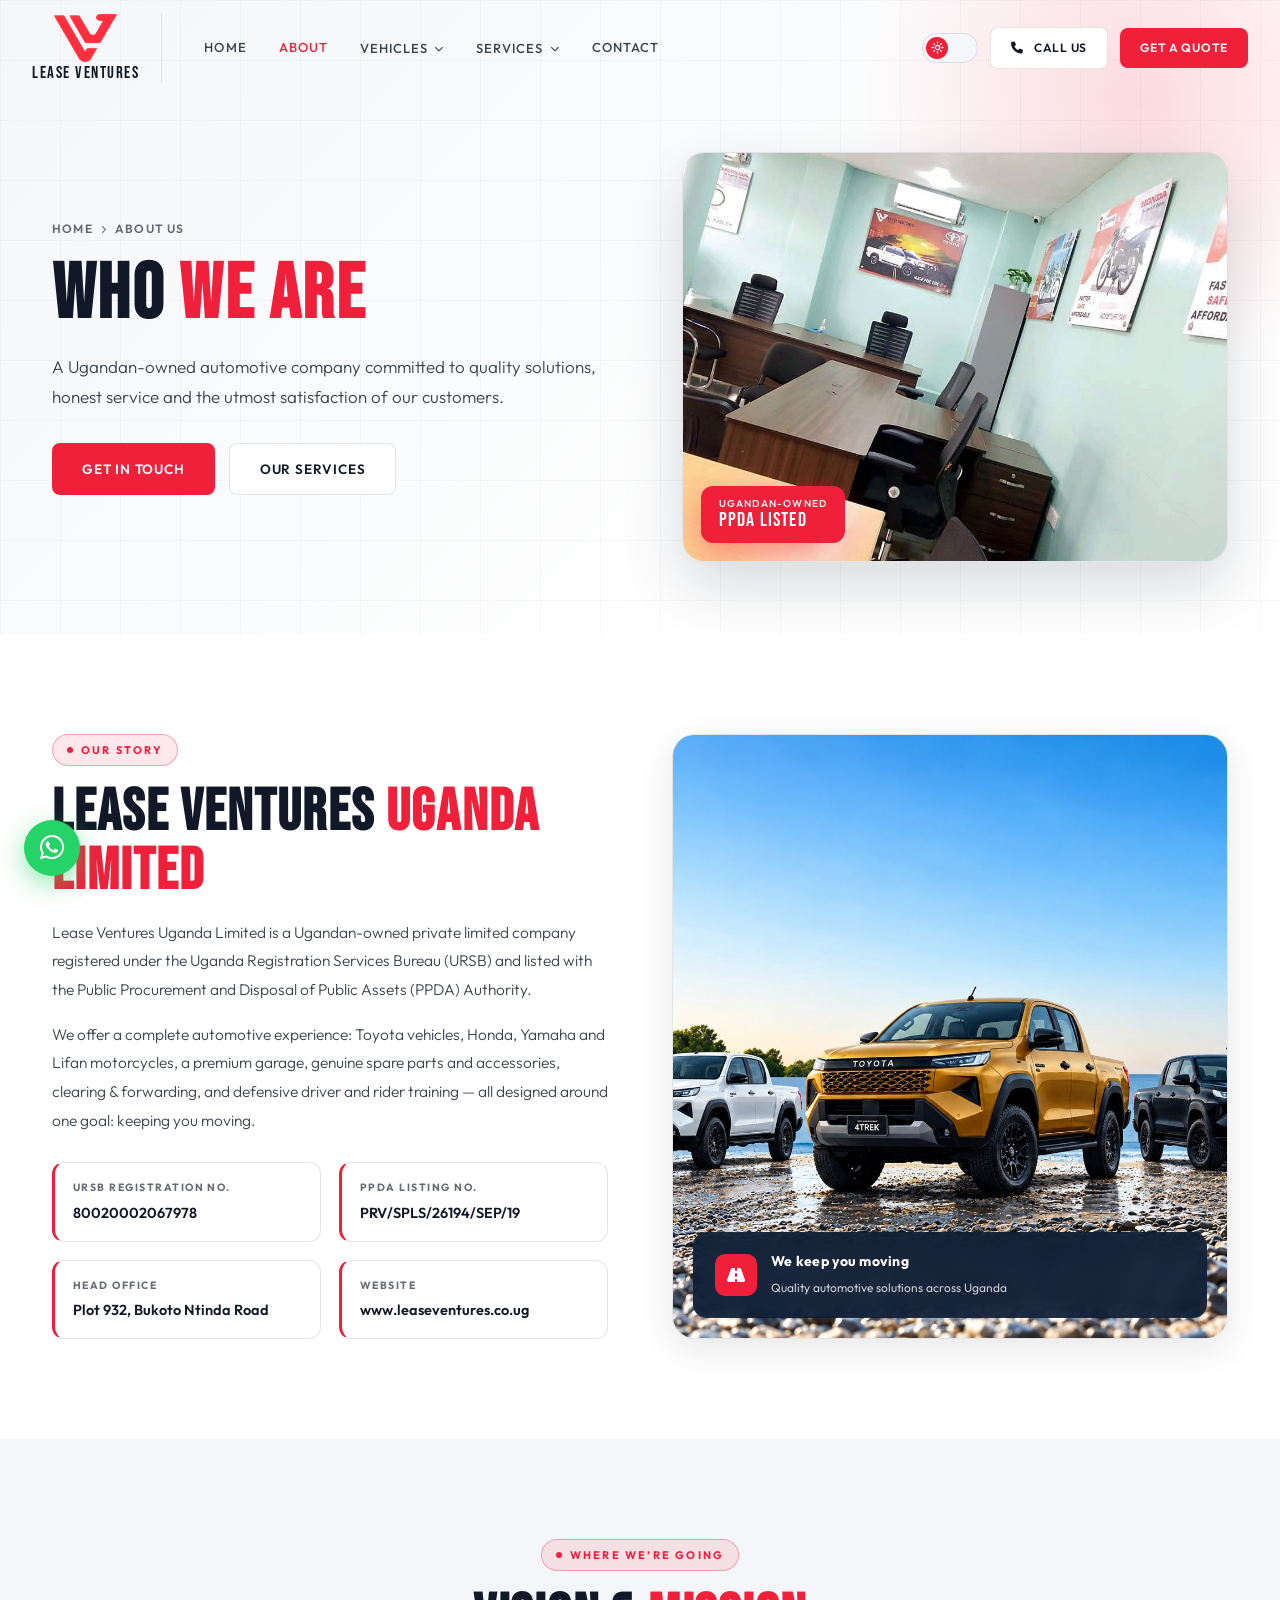
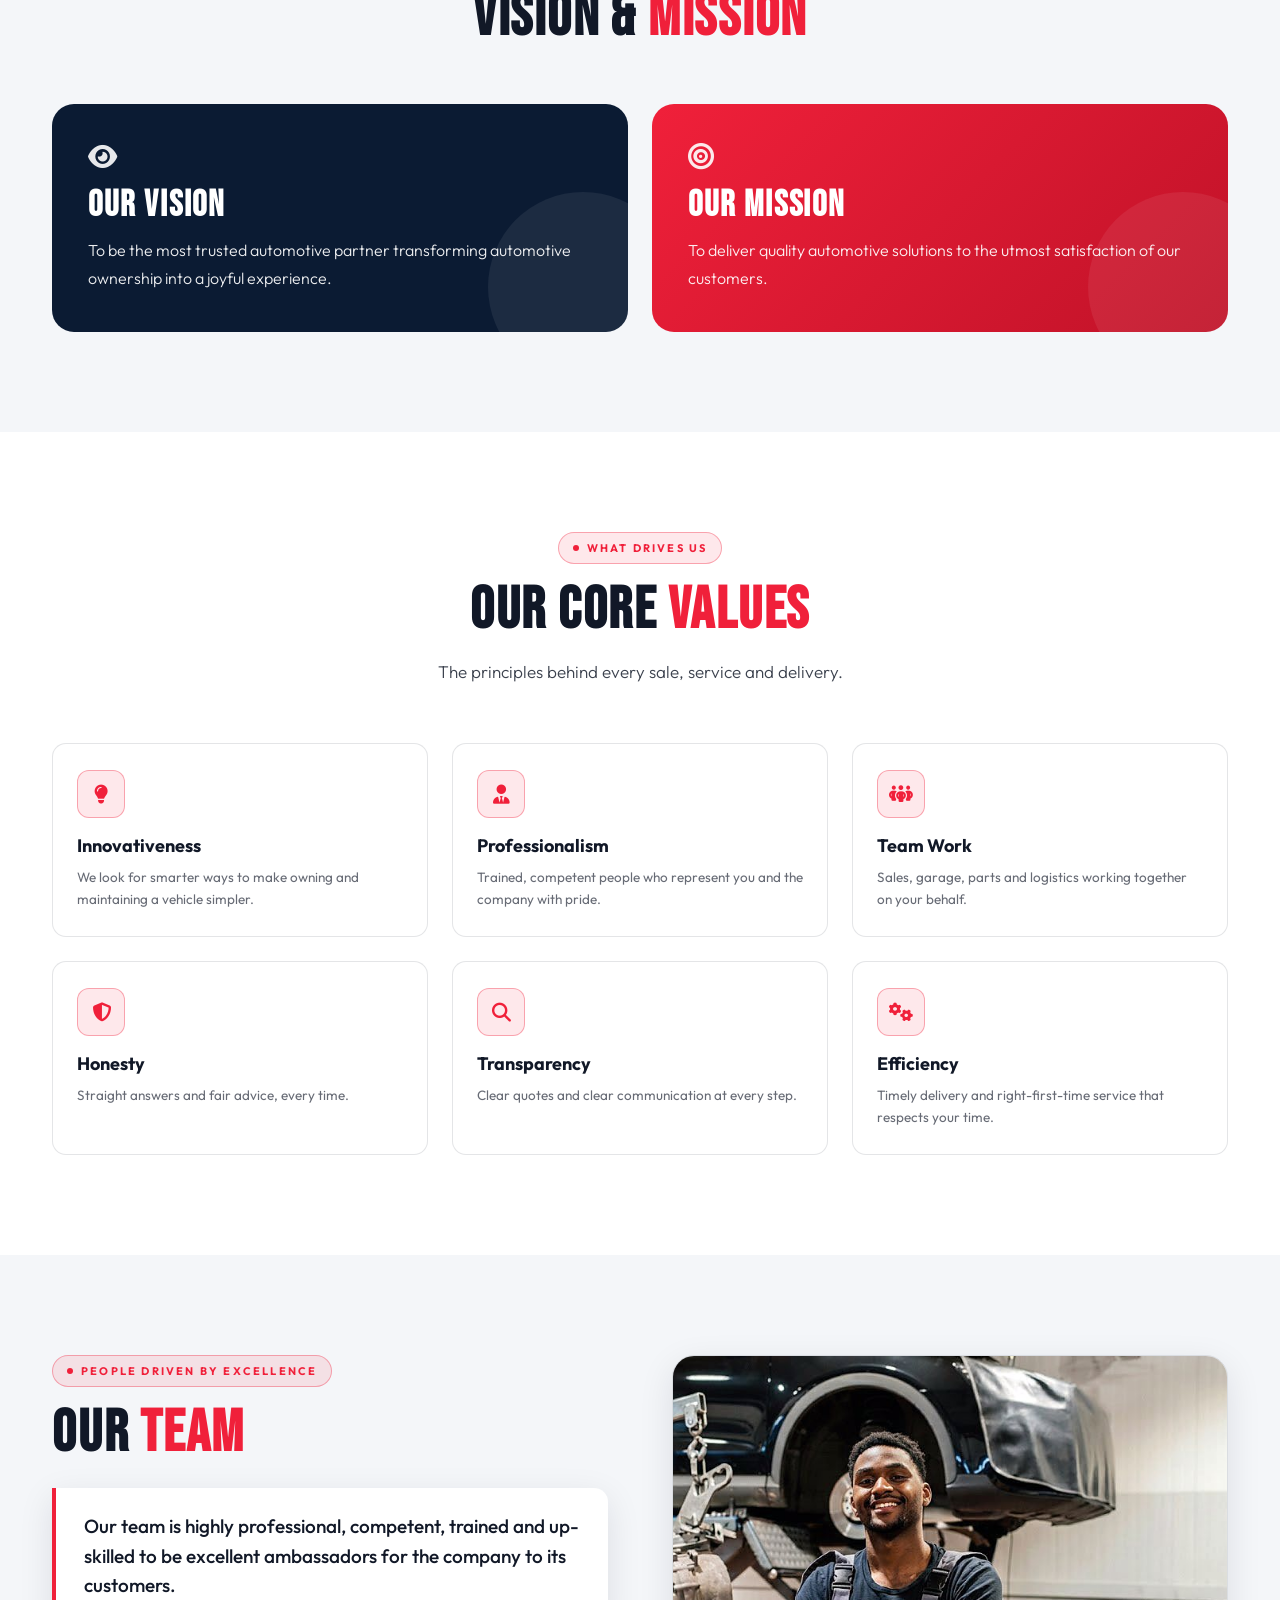
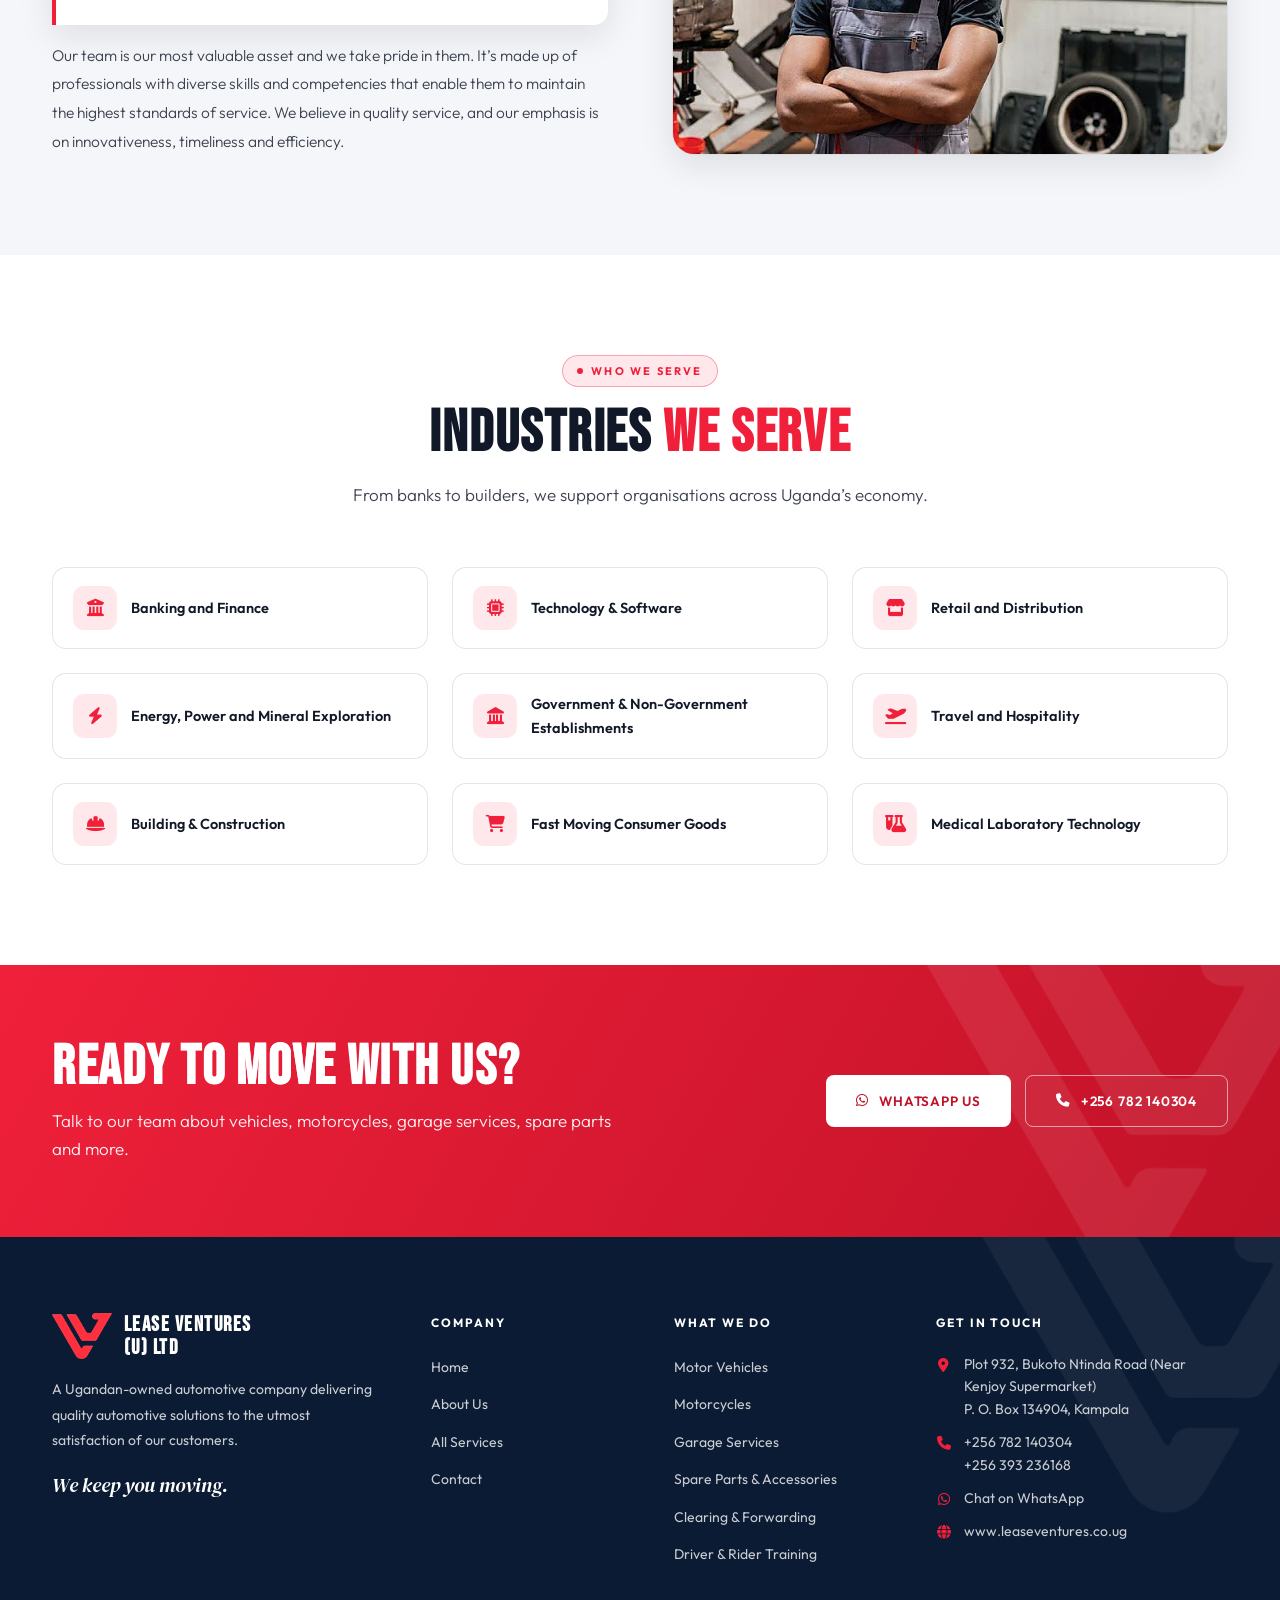
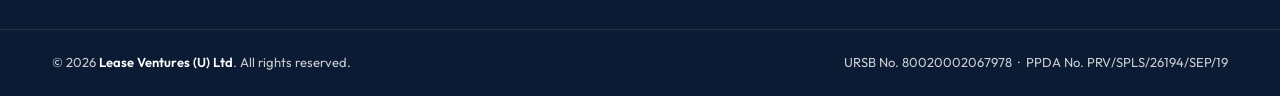
==== commit 44d2ec9e: "updated LeaseVentures Site" ====
--- a/about.html
+++ b/about.html
@@ -1,67 +1,202 @@
 <!DOCTYPE html>
 <html lang="en" data-theme="light">
 <head>
-<meta charset="UTF-8" /><meta name="viewport" content="width=device-width, initial-scale=1.0" />
-<title>About Us | Lease Ventures (U) Ltd</title>
-<meta name="description" content="About Lease Ventures (U) Ltd: vision, mission, core values, team and the industries we serve in Uganda." />
-<link rel="icon" type="image/png" href="images/favicon.png" />
-<script>try{if(localStorage.getItem('lv-theme')==='dark')document.documentElement.setAttribute('data-theme','dark')}catch(e){}</script>
-<link rel="preconnect" href="https://fonts.googleapis.com" /><link rel="preconnect" href="https://fonts.gstatic.com" crossorigin />
-<link href="https://fonts.googleapis.com/css2?family=Bebas+Neue&family=Outfit:wght@300;400;500;600;700&display=swap" rel="stylesheet" />
-<link rel="stylesheet" href="https://cdnjs.cloudflare.com/ajax/libs/font-awesome/6.5.0/css/all.min.css" />
-<link rel="stylesheet" href="css/style.css" />
+  <meta charset="UTF-8" />
+  <meta name="viewport" content="width=device-width, initial-scale=1.0" />
+  <title>About Us | Lease Ventures (U) Ltd</title>
+  <meta name="description" content="Lease Ventures Uganda Limited is a Ugandan-owned, URSB-registered and PPDA-listed automotive company. Our vision, mission, values and team." />
+  <meta name="theme-color" content="#F0203A" />
+  <meta property="og:title" content="About Us | Lease Ventures (U) Ltd" />
+  <meta property="og:description" content="Lease Ventures Uganda Limited is a Ugandan-owned, URSB-registered and PPDA-listed automotive company. Our vision, mission, values and team." />
+  <meta property="og:image" content="images/hero.jpg" />
+  <link rel="icon" type="image/png" href="images/favicon.png" />
+  <link rel="preconnect" href="https://fonts.googleapis.com" />
+  <link rel="preconnect" href="https://fonts.gstatic.com" crossorigin />
+  <link href="https://fonts.googleapis.com/css2?family=Bebas+Neue&family=DM+Serif+Display:ital@0;1&family=Outfit:wght@300;400;500;600;700&display=swap" rel="stylesheet" />
+  <link rel="stylesheet" href="https://cdnjs.cloudflare.com/ajax/libs/font-awesome/6.5.1/css/all.min.css" />
+  <script src="js/theme.js"></script>
+  <link rel="stylesheet" href="css/style.css" />
 </head>
 <body>
-<nav class="nav" id="nav" aria-label="Main">
-  <div class="nav-inner">
-    <a href="index.html" class="nav-brand" aria-label="Lease Ventures home"><img src="images/logo.png" alt="Lease Ventures logo" /><span>Lease Ventures</span></a>
-    <ul class="nav-links" id="navLinks"><li><a href="index.html">Home</a></li><li class="has-dd"><button type="button" aria-haspopup="true" aria-expanded="false" class="active">About <i class="fa-solid fa-chevron-down caret"></i></button><div class="dd"><a href="about.html#who"><i class="fa-solid fa-building"></i>Who We Are</a><a href="about.html#vision"><i class="fa-solid fa-bullseye"></i>Vision & Mission</a><a href="about.html#values"><i class="fa-solid fa-gem"></i>Our Values</a><a href="about.html#team"><i class="fa-solid fa-people-group"></i>Our Team</a><a href="about.html#industries"><i class="fa-solid fa-industry"></i>Industries We Serve</a></div></li><li class="has-dd"><button type="button" aria-haspopup="true" aria-expanded="false">Fleet <i class="fa-solid fa-chevron-down caret"></i></button><div class="dd"><a href="vehicles.html"><i class="fa-solid fa-car-side"></i>Motor Vehicles</a><a href="motorcycles.html"><i class="fa-solid fa-motorcycle"></i>Motorcycles</a></div></li><li class="has-dd"><button type="button" aria-haspopup="true" aria-expanded="false">Services <i class="fa-solid fa-chevron-down caret"></i></button><div class="dd"><a href="services.html"><i class="fa-solid fa-list-check"></i>All Services</a><a href="garage.html"><i class="fa-solid fa-screwdriver-wrench"></i>Garage Services</a><a href="parts-accessories.html"><i class="fa-solid fa-gears"></i>Spare Parts & Accessories</a><a href="clearing-forwarding.html"><i class="fa-solid fa-ship"></i>Clearing & Forwarding</a><a href="driver-training.html"><i class="fa-solid fa-graduation-cap"></i>Driver & Rider Training</a></div></li><li><a href="contact.html">Contact</a></li></ul>
-    <div class="nav-right">
-      <button class="theme-toggle" id="themeToggle" type="button" aria-label="Switch to dark mode"><span class="knob"><i class="fa-solid fa-sun ico-sun"></i><i class="fa-solid fa-moon ico-moon"></i></span></button>
-      <a href="contact.html" class="btn btn-primary btn-sm">Get a Quote</a>
+
+  <header class="nav" id="nav">
+    <div class="nav-inner">
+      <a href="index.html" class="brand" aria-label="Lease Ventures – Home">
+        <img src="images/logo.png" alt="Lease Ventures logo" width="52" height="48" />
+        <span>Lease Ventures</span>
+      </a>
+      <ul class="menu"><li><a href="index.html">Home</a></li><li class="active"><a href="about.html">About</a></li><li class="has-sub"><button type="button" aria-haspopup="true">Vehicles <i class="fa-solid fa-chevron-down"></i></button><div class="sub"><a href="vehicles.html"><i class="fa-solid fa-car-side"></i>Motor Vehicles</a><a href="motorcycles.html"><i class="fa-solid fa-motorcycle"></i>Motorcycles</a></div></li><li class="has-sub"><button type="button" aria-haspopup="true">Services <i class="fa-solid fa-chevron-down"></i></button><div class="sub"><a href="garage.html"><i class="fa-solid fa-screwdriver-wrench"></i>Garage Services</a><a href="spare-parts.html"><i class="fa-solid fa-gears"></i>Spare Parts & Accessories</a><a href="clearing-forwarding.html"><i class="fa-solid fa-ship"></i>Clearing & Forwarding</a><a href="driver-training.html"><i class="fa-solid fa-graduation-cap"></i>Driver & Rider Training</a><a href="services.html"><i class="fa-solid fa-grip"></i>All Services</a></div></li><li><a href="contact.html">Contact</a></li></ul>
+      <div class="nav-actions">
+        <button class="theme-toggle" id="themeToggle" type="button" aria-label="Switch to dark mode" title="Switch to dark mode">
+          <span class="knob">
+            <svg class="ico-sun" viewBox="0 0 24 24" fill="none" stroke="currentColor" stroke-width="2.4" stroke-linecap="round"><circle cx="12" cy="12" r="4"/><path d="M12 2v2M12 20v2M4.9 4.9l1.4 1.4M17.7 17.7l1.4 1.4M2 12h2M20 12h2M4.9 19.1l1.4-1.4M17.7 6.3l1.4-1.4"/></svg>
+            <svg class="ico-moon" viewBox="0 0 24 24" fill="currentColor"><path d="M21 12.8A9 9 0 1 1 11.2 3a7 7 0 0 0 9.8 9.8z"/></svg>
+          </span>
+        </button>
+        <a href="tel:+256782140304" class="btn btn-outline btn-sm btn-call"><i class="fa-solid fa-phone"></i> Call Us</a>
+        <a href="contact.html#quote" class="btn btn-primary btn-sm">Get a Quote</a>
+        <button class="hamburger" id="hamburger" type="button" aria-label="Open menu" aria-expanded="false"><span></span><span></span><span></span></button>
+      </div>
     </div>
-    <button class="hamburger" id="burger" type="button" aria-label="Menu" aria-expanded="false"><span></span><span></span><span></span></button>
-  </div>
-</nav>
-<header class="page-hero"><div class="page-hero-img" style="background-image:url('images/hilux-splash.jpg')"></div>
-  <div class="container"><div class="crumbs"><a href="index.html">Home</a><i class="fa-solid fa-chevron-right"></i>About</div>
-  <h1>About Lease Ventures</h1><p>A Ugandan-owned automotive partner that keeps individuals, businesses and institutions moving.</p></div></header>
-<section class="section" id="who"><div class="container">
-<div class="split reveal "><div class="split-media"><img src="images/office.jpg" alt="Lease Ventures office" loading="lazy" /><div class="badge">We keep you moving</div></div>
-  <div class="split-body"><h2 class="section-title">Who We Are</h2><p>Lease Ventures Uganda Limited is a Ugandan-owned private limited company registered under URSB No. 80020002067978 and listed on the Public Procurement and Disposal of Public Assets (PPDA) Authority under No. PRV/SPLS/26194/SEP/19.</p><p>We sell and lease Toyota vehicles and Honda, Yamaha and Lifan motorcycles, supply genuine parts and accessories, run a full-service garage, train drivers and riders, and handle clearing and forwarding.</p><ul class="ticks"><li><i class="fa-solid fa-check"></i><span>Quality automotive solutions to the utmost satisfaction of our customers</span></li><li><i class="fa-solid fa-check"></i><span>Vehicles designed for our rough roads and terrain</span></li><li><i class="fa-solid fa-check"></i><span>Based in Bukoto Ntinda Road, Kampala</span></li></ul></div></div>
-</div></section>
-<section class="section alt" id="vision"><div class="container"><div class="grid g2">
-  <div class="card vm reveal"><div class="ico"><i class="fa-solid fa-binoculars"></i></div><h3>Our Vision</h3><p>To be the most trusted automotive partner transforming automotive ownership into a joyful experience.</p></div>
-  <div class="card vm reveal"><div class="ico"><i class="fa-solid fa-bullseye"></i></div><h3>Our Mission</h3><p>To deliver quality automotive solutions to the utmost satisfaction of our customers.</p></div></div></div></section>
-<section class="section" id="values"><div class="container"><div class="section-head center"><h2 class="section-title">Our Core Values</h2><p class="lead">The principles behind every sale, service and delivery.</p></div>
-<div class="grid g3"><div class="card value reveal"><div class="ico"><i class="fa-solid fa-lightbulb"></i></div><h3>Innovativeness</h3><p>We look for smarter ways to serve our customers.</p></div><div class="card value reveal"><div class="ico"><i class="fa-solid fa-user-tie"></i></div><h3>Professionalism</h3><p>Skilled, trained people who represent you well.</p></div><div class="card value reveal"><div class="ico"><i class="fa-solid fa-people-group"></i></div><h3>Team Work</h3><p>One team, shared goals, better results.</p></div><div class="card value reveal"><div class="ico"><i class="fa-solid fa-shield-halved"></i></div><h3>Honesty</h3><p>We do what we say and say what we do.</p></div><div class="card value reveal"><div class="ico"><i class="fa-solid fa-eye"></i></div><h3>Transparency</h3><p>Clear quotes, clear reports, no surprises.</p></div><div class="card value reveal"><div class="ico"><i class="fa-solid fa-gauge-high"></i></div><h3>Efficiency</h3><p>Timely delivery with the least waste.</p></div></div></div></section>
-<section class="section alt" id="team"><div class="container">
-<div class="split rev reveal "><div class="split-media"><img src="images/mechanic.jpg" alt="Lease Ventures technician" loading="lazy" /></div>
-  <div class="split-body"><h2 class="section-title">Our Team: People Driven by Excellence</h2><p>Our team is highly professional, competent, trained and up-skilled to be excellent ambassadors for the company to its customers.</p><p>Our team is our most valuable asset and we take pride in them. It is made up of professionals with diverse skills and competencies that enable them to maintain the highest standards of service. Our emphasis is on innovativeness, timeliness and efficiency.</p></div></div></div></section>
-<section class="section" id="industries"><div class="container"><div class="section-head center"><h2 class="section-title">Industries We Serve</h2><p class="lead">Our solutions support organisations across many sectors.</p></div><div class="chips"><div class="chip reveal"><i class="fa-solid fa-building-columns"></i><span>Banking and Finance</span></div><div class="chip reveal"><i class="fa-solid fa-laptop-code"></i><span>Technology & Software</span></div><div class="chip reveal"><i class="fa-solid fa-store"></i><span>Retail and Distribution</span></div><div class="chip reveal"><i class="fa-solid fa-bolt"></i><span>Energy, Power and Mineral Exploration</span></div><div class="chip reveal"><i class="fa-solid fa-landmark"></i><span>Government & Non-Government Establishments</span></div><div class="chip reveal"><i class="fa-solid fa-plane-departure"></i><span>Travel and Hospitality</span></div><div class="chip reveal"><i class="fa-solid fa-helmet-safety"></i><span>Building & Construction</span></div><div class="chip reveal"><i class="fa-solid fa-basket-shopping"></i><span>Fast Moving Consumer Goods</span></div><div class="chip reveal"><i class="fa-solid fa-flask-vial"></i><span>Medical Laboratory Technology</span></div></div></div></section>
-<section class="section alt"><div class="container"><div class="section-head center"><h2 class="section-title">Registered and Listed</h2></div><div class="creds">
-  <div class="cred reveal"><div class="ico"><i class="fa-solid fa-file-signature"></i></div><div><small>Registered with URSB under No.</small><b>80020002067978</b></div></div>
-  <div class="cred reveal"><div class="ico"><i class="fa-solid fa-award"></i></div><div><small>Listed with the PPDA Authority under No.</small><b>PRV/SPLS/26194/SEP/19</b></div></div></div></div></section><section class="cta"><div class="container"><div><h2>Ready to get moving?</h2><p>Talk to our team about vehicles, motorcycles, parts, servicing or clearing — we will get back to you quickly.</p></div>
-  <div class="cta-actions"><a href="contact.html" class="btn btn-primary">Request a Quote</a><a href="tel:+256782140304" class="btn btn-ghost btn-outline"><i class="fa-solid fa-phone"></i>+256 782 140304</a></div></div></section>
-<footer class="footer">
-  <div class="container footer-grid">
-    <div class="footer-brand"><img src="images/logo.png" alt="Lease Ventures logo" />
-      <p>Lease Ventures (U) Ltd — we keep you moving. Quality automotive solutions to the utmost satisfaction of our customers.</p></div>
-    <div><h4>Fleet &amp; Parts</h4><ul>
-      <li><a href="vehicles.html">Motor Vehicles</a></li><li><a href="motorcycles.html">Motorcycles</a></li>
-      <li><a href="parts-accessories.html">Spare Parts &amp; Accessories</a></li></ul></div>
-    <div><h4>Services</h4><ul>
-      <li><a href="garage.html">Garage Services</a></li><li><a href="clearing-forwarding.html">Clearing &amp; Forwarding</a></li>
-      <li><a href="driver-training.html">Driver &amp; Rider Training</a></li><li><a href="about.html">About Us</a></li></ul></div>
-    <div><h4>Visit &amp; Contact</h4><ul>
-      <li><i class="fa-solid fa-location-dot"></i>Plot 932, Bukoto Ntinda Road (Near Kenjoy Supermarket), Kampala</li>
-      <li><i class="fa-solid fa-envelope"></i>P. O. Box 134904, Kampala</li>
-      <li><i class="fa-solid fa-phone"></i><a href="tel:+256782140304">+256 782 140304</a>, <a href="tel:+256393236168">+256 393 236168</a></li>
-      <li><i class="fa-solid fa-at"></i><a href="mailto:info@leaseventures.co.ug">info@leaseventures.co.ug</a></li></ul></div>
-  </div>
-  <div class="container footer-bottom"><span>&copy; <span id="year">2026</span> Lease Ventures (U) Ltd. All rights reserved.</span>
-    <span>URSB No. 80020002067978 &nbsp;|&nbsp; PPDA No. PRV/SPLS/26194/SEP/19</span></div>
-</footer>
-<script src="js/main.js"></script>
+  </header>
+  <nav class="mobile" id="mobileMenu" aria-label="Mobile menu">
+    <a href="index.html">Home</a><a href="about.html">About</a><div class="m-group"><button type="button" class="m-toggle">Vehicles <i class="fa-solid fa-chevron-down"></i></button><div class="m-sub"><a href="vehicles.html"><i class="fa-solid fa-car-side"></i>Motor Vehicles</a><a href="motorcycles.html"><i class="fa-solid fa-motorcycle"></i>Motorcycles</a></div></div><div class="m-group"><button type="button" class="m-toggle">Services <i class="fa-solid fa-chevron-down"></i></button><div class="m-sub"><a href="garage.html"><i class="fa-solid fa-screwdriver-wrench"></i>Garage Services</a><a href="spare-parts.html"><i class="fa-solid fa-gears"></i>Spare Parts & Accessories</a><a href="clearing-forwarding.html"><i class="fa-solid fa-ship"></i>Clearing & Forwarding</a><a href="driver-training.html"><i class="fa-solid fa-graduation-cap"></i>Driver & Rider Training</a><a href="services.html"><i class="fa-solid fa-grip"></i>All Services</a></div></div><a href="contact.html">Contact</a>
+    <a href="contact.html#quote" class="btn btn-primary">Get a Quote</a>
+    <a href="tel:+256782140304" class="btn btn-outline"><i class="fa-solid fa-phone"></i> Call +256 782 140304</a>
+  </nav>
+
+  <main>
+
+    <section class="page-hero">
+      <div class="hero-grid"></div>
+      <div class="container ph-inner">
+        <div>
+          <nav class="breadcrumb" aria-label="Breadcrumb"><a href="index.html">Home</a><i class="fa-solid fa-chevron-right"></i><span>About Us</span></nav>
+          <h1>WHO <span>WE ARE</span></h1>
+          <p class="lead">A Ugandan-owned automotive company committed to quality solutions, honest service and the utmost satisfaction of our customers.</p>
+          <div class="ph-actions"><a href="contact.html" class="btn btn-primary">Get in Touch</a><a href="services.html" class="btn btn-outline">Our Services</a></div>
+        </div>
+        <div class="ph-media"><img src="images/office.jpg" alt="The Lease Ventures showroom" /><div class="ph-badge"><small>Ugandan-owned</small>PPDA Listed</div></div>
+      </div>
+    </section>
+
+    <section class="section">
+      <div class="container">
+        <div class="split">
+          <div class="split-body reveal">
+            <span class="eyebrow">Our Story</span>
+            <h2 class="title">LEASE VENTURES <span>UGANDA LIMITED</span></h2>
+            <div class="prose">
+              <p>Lease Ventures Uganda Limited is a Ugandan-owned private limited company registered under the Uganda Registration Services Bureau (URSB) and listed with the Public Procurement and Disposal of Public Assets (PPDA) Authority.</p>
+              <p>We offer a complete automotive experience: Toyota vehicles, Honda, Yamaha and Lifan motorcycles, a premium garage, genuine spare parts and accessories, clearing &amp; forwarding, and defensive driver and rider training &mdash; all designed around one goal: keeping you moving.</p>
+            </div>
+            <div class="cred">
+              <div><small>URSB Registration No.</small><b>80020002067978</b></div>
+              <div><small>PPDA Listing No.</small><b>PRV/SPLS/26194/SEP/19</b></div>
+              <div><small>Head Office</small><b>Plot 932, Bukoto Ntinda Road</b></div>
+              <div><small>Website</small><b>www.leaseventures.co.ug</b></div>
+            </div>
+          </div>
+          <div class="split-media reveal d1">
+            <img src="images/hero.jpg" alt="Toyota Hilux 4TREK pickups in white, gold and black" loading="lazy" />
+            <div class="float-card"><i class="fa-solid fa-road"></i><div><b>We keep you moving</b><small>Quality automotive solutions across Uganda</small></div></div>
+          </div>
+        </div>
+      </div>
+    </section>
+
+    <section class="section section-alt">
+      <div class="container">
+        <div class="section-head center reveal">
+          <span class="eyebrow">Where We&rsquo;re Going</span>
+          <h2 class="title">VISION &amp; <span>MISSION</span></h2>
+          
+        </div>
+        <div class="vm">
+          <div class="vm-card reveal"><i class="fa-solid fa-eye"></i><h3>OUR VISION</h3><p>To be the most trusted automotive partner transforming automotive ownership into a joyful experience.</p></div>
+          <div class="vm-card red reveal d1"><i class="fa-solid fa-bullseye"></i><h3>OUR MISSION</h3><p>To deliver quality automotive solutions to the utmost satisfaction of our customers.</p></div>
+        </div>
+      </div>
+    </section>
+
+    <section class="section">
+      <div class="container">
+        <div class="section-head center reveal">
+          <span class="eyebrow">What Drives Us</span>
+          <h2 class="title">OUR CORE <span>VALUES</span></h2>
+          <p class="lead">The principles behind every sale, service and delivery.</p>
+        </div>
+        <div class="grid g3"><div class="plain reveal d1"><div class="icon-box"><i class="fa-solid fa-lightbulb"></i></div><h3 class="card-title">Innovativeness</h3><p>We look for smarter ways to make owning and maintaining a vehicle simpler.</p></div><div class="plain reveal d2"><div class="icon-box"><i class="fa-solid fa-user-tie"></i></div><h3 class="card-title">Professionalism</h3><p>Trained, competent people who represent you and the company with pride.</p></div><div class="plain reveal d3"><div class="icon-box"><i class="fa-solid fa-people-group"></i></div><h3 class="card-title">Team Work</h3><p>Sales, garage, parts and logistics working together on your behalf.</p></div><div class="plain reveal d1"><div class="icon-box"><i class="fa-solid fa-shield-halved"></i></div><h3 class="card-title">Honesty</h3><p>Straight answers and fair advice, every time.</p></div><div class="plain reveal d2"><div class="icon-box"><i class="fa-solid fa-magnifying-glass"></i></div><h3 class="card-title">Transparency</h3><p>Clear quotes and clear communication at every step.</p></div><div class="plain reveal d3"><div class="icon-box"><i class="fa-solid fa-gears"></i></div><h3 class="card-title">Efficiency</h3><p>Timely delivery and right-first-time service that respects your time.</p></div></div>
+      </div>
+    </section>
+
+    <section class="section section-alt">
+      <div class="container">
+        <div class="split reverse">
+          <div class="split-media reveal">
+            <img src="images/mechanic.jpg" alt="A Lease Ventures technician in the garage" loading="lazy" />
+          </div>
+          <div class="split-body reveal d1">
+            <span class="eyebrow">People Driven by Excellence</span>
+            <h2 class="title">OUR <span>TEAM</span></h2>
+            <div class="quote-band">Our team is highly professional, competent, trained and up-skilled to be excellent ambassadors for the company to its customers.</div>
+            <div class="prose"><p>Our team is our most valuable asset and we take pride in them. It&rsquo;s made up of professionals with diverse skills and competencies that enable them to maintain the highest standards of service. We believe in quality service, and our emphasis is on innovativeness, timeliness and efficiency.</p></div>
+          </div>
+        </div>
+      </div>
+    </section>
+
+    <section class="section">
+      <div class="container">
+        <div class="section-head center reveal">
+          <span class="eyebrow">Who We Serve</span>
+          <h2 class="title">INDUSTRIES <span>WE SERVE</span></h2>
+          <p class="lead">From banks to builders, we support organisations across Uganda&rsquo;s economy.</p>
+        </div>
+        <div class="grid g3"><div class="industry reveal d1"><i class="fa-solid fa-building-columns"></i>Banking and Finance</div><div class="industry reveal d2"><i class="fa-solid fa-microchip"></i>Technology & Software</div><div class="industry reveal d3"><i class="fa-solid fa-store"></i>Retail and Distribution</div><div class="industry reveal d1"><i class="fa-solid fa-bolt"></i>Energy, Power and Mineral Exploration</div><div class="industry reveal d2"><i class="fa-solid fa-landmark"></i>Government & Non-Government Establishments</div><div class="industry reveal d3"><i class="fa-solid fa-plane-departure"></i>Travel and Hospitality</div><div class="industry reveal d1"><i class="fa-solid fa-helmet-safety"></i>Building & Construction</div><div class="industry reveal d2"><i class="fa-solid fa-cart-shopping"></i>Fast Moving Consumer Goods</div><div class="industry reveal d3"><i class="fa-solid fa-flask-vial"></i>Medical Laboratory Technology</div></div>
+      </div>
+    </section>
+
+    <section class="cta">
+      <div class="container cta-inner">
+        <div class="reveal"><h2>READY TO <span style="color:#fff;text-shadow:0 0 0 #fff">MOVE</span> WITH US?</h2><p>Talk to our team about vehicles, motorcycles, garage services, spare parts and more.</p></div>
+        <div class="cta-actions reveal d1">
+          <a href="https://wa.me/256782140304?text=Hello%20Lease%20Ventures%2C%20I%20would%20like%20to%20make%20an%20enquiry." class="btn btn-white" target="_blank" rel="noopener"><i class="fa-brands fa-whatsapp"></i> WhatsApp Us</a>
+          <a href="tel:+256782140304" class="btn btn-ghost"><i class="fa-solid fa-phone"></i> +256 782 140304</a>
+        </div>
+      </div>
+    </section>
+  </main>
+
+  <footer class="footer">
+    <div class="footer-main">
+      <div class="container footer-grid">
+        <div>
+          <div class="footer-brand"><img src="images/logo.png" alt="Lease Ventures logo" /><b>LEASE VENTURES<br>(U) LTD</b></div>
+          <p class="footer-desc">A Ugandan-owned automotive company delivering quality automotive solutions to the utmost satisfaction of our customers.</p>
+          <p class="footer-tag">We keep you moving.</p>
+        </div>
+        <div>
+          <h5>Company</h5>
+          <ul>
+            <li><a href="index.html">Home</a></li>
+            <li><a href="about.html">About Us</a></li>
+            <li><a href="services.html">All Services</a></li>
+            <li><a href="contact.html">Contact</a></li>
+          </ul>
+        </div>
+        <div>
+          <h5>What We Do</h5>
+          <ul>
+            <li><a href="vehicles.html">Motor Vehicles</a></li>
+            <li><a href="motorcycles.html">Motorcycles</a></li>
+            <li><a href="garage.html">Garage Services</a></li>
+            <li><a href="spare-parts.html">Spare Parts &amp; Accessories</a></li>
+            <li><a href="clearing-forwarding.html">Clearing &amp; Forwarding</a></li>
+            <li><a href="driver-training.html">Driver &amp; Rider Training</a></li>
+          </ul>
+        </div>
+        <div>
+          <h5>Get in Touch</h5>
+          <ul class="footer-contact">
+            <li><i class="fa-solid fa-location-dot"></i><span>Plot 932, Bukoto Ntinda Road (Near Kenjoy Supermarket)<br>P. O. Box 134904, Kampala</span></li>
+            <li><i class="fa-solid fa-phone"></i><span><a href="tel:+256782140304">+256 782 140304</a><br><a href="tel:+256393236168">+256 393 236168</a></span></li>
+            <li><i class="fa-brands fa-whatsapp"></i><a href="https://wa.me/256782140304?text=Hello%20Lease%20Ventures%2C%20I%20would%20like%20to%20make%20an%20enquiry." target="_blank" rel="noopener">Chat on WhatsApp</a></li>
+            <li><i class="fa-solid fa-globe"></i><span>www.leaseventures.co.ug</span></li>
+          </ul>
+        </div>
+      </div>
+    </div>
+    <div class="footer-bottom">
+      <div class="container">
+        <p>&copy; 2026 <span>Lease Ventures (U) Ltd</span>. All rights reserved.</p>
+        <p>URSB No. 80020002067978 &nbsp;·&nbsp; PPDA No. PRV/SPLS/26194/SEP/19</p>
+      </div>
+    </div>
+  </footer>
+  <a href="https://wa.me/256782140304?text=Hello%20Lease%20Ventures%2C%20I%20would%20like%20to%20make%20an%20enquiry." class="wa-float" target="_blank" rel="noopener" aria-label="Chat with us on WhatsApp"><i class="fa-brands fa-whatsapp"></i></a>
+  <button class="to-top" type="button" aria-label="Back to top"><i class="fa-solid fa-arrow-up"></i></button>
+
+  <script src="js/main.js"></script>
 </body>
-</html>+</html>
--- a/css/style.css
+++ b/css/style.css
@@ -1,261 +1,2260 @@
 /* ==========================================================
-   LEASE VENTURES (U) LTD — SHARED STYLES
-   Light is the default; dark is <html data-theme="dark">.
+   LEASE VENTURES (U) LTD — SITE STYLESHEET
+   Light theme by default · dark theme via <html data-theme="dark">
    ========================================================== */
+
 :root {
-  --red: #E31E2C; --red-deep: #B8101D; --red-soft: rgba(227, 30, 44, .09);
-  --navy: #0B1B2E;
-  --font-display: 'Bebas Neue', Impact, sans-serif;
-  --font-body: 'Outfit', system-ui, sans-serif;
-  --nav-h: 92px; --r: 10px; --r-lg: 18px; --ease: .3s cubic-bezier(.4, 0, .2, 1);
-  --bg: #FFFFFF; --bg-2: #F3F5F8; --card: #FFFFFF; --text: #0F1B2D;
-  --muted: #4B5668; --line: rgba(15, 27, 45, .12); --shadow: 0 12px 34px rgba(15, 27, 45, .10);
-  --nav-bg: rgba(255, 255, 255, .96); --hero-fade: 255, 255, 255; color-scheme: light;
-}
+    --red: #F0203A;
+    --red-deep: #C01228;
+    --red-glow: rgba(240, 32, 58, .10);
+    --navy: #0B1B33;
+    --bg: #FFFFFF;
+    --bg-2: #F4F6F9;
+    --card: #FFFFFF;
+    --ink: #111827;
+    --ink-2: rgba(17, 24, 39, .82);
+    --ink-3: rgba(17, 24, 39, .64);
+    --line: rgba(15, 23, 42, .11);
+    --line-red: rgba(240, 32, 58, .35);
+    --shadow: 0 10px 34px rgba(15, 23, 42, .10);
+    --shadow-lg: 0 24px 60px rgba(15, 23, 42, .16);
+    --nav-bg: rgba(255, 255, 255, .94);
+    --font-display: 'Bebas Neue', sans-serif;
+    --font-serif: 'DM Serif Display', serif;
+    --font-body: 'Outfit', system-ui, sans-serif;
+    --radius: 14px;
+    --radius-lg: 22px;
+    --nav-h: 96px;
+    --ease: all .35s cubic-bezier(.4, 0, .2, 1);
+    color-scheme: light;
+}
+
 html[data-theme="dark"] {
-  --bg: #08111F; --bg-2: #0C1829; --card: #12203A; --text: #F1F4F9;
-  --muted: rgba(241, 244, 249, .72); --line: rgba(255, 255, 255, .11); --shadow: 0 12px 34px rgba(0, 0, 0, .45);
-  --nav-bg: rgba(8, 17, 31, .95); --red-soft: rgba(227, 30, 44, .16); --hero-fade: 8, 17, 31; color-scheme: dark;
-}
-*, *::before, *::after { box-sizing: border-box; margin: 0; padding: 0; }
-html { scroll-behavior: smooth; scroll-padding-top: calc(var(--nav-h) + 12px); }
-body { font-family: var(--font-body); background: var(--bg); color: var(--text); line-height: 1.65; overflow-x: hidden; transition: background .3s, color .3s; }
-img { max-width: 100%; display: block; }
-a { color: inherit; text-decoration: none; }
-ul { list-style: none; }
-button { font-family: inherit; cursor: pointer; border: 0; background: none; color: inherit; }
-:focus-visible { outline: 2px solid var(--red); outline-offset: 3px; }
-.container { max-width: 1240px; margin: 0 auto; padding: 0 32px; }
-.sr-only { position: absolute; width: 1px; height: 1px; overflow: hidden; clip: rect(0 0 0 0); }
-
-/* ---------- type ---------- */
-h1, h2, h3 { font-family: var(--font-display); font-weight: 400; letter-spacing: .03em; line-height: 1.02; }
-.section-title { font-size: clamp(36px, 4.6vw, 58px); }
-.section-title::after { content: ''; display: block; width: 64px; height: 4px; background: var(--red); margin-top: 16px; border-radius: 2px; }
-.center .section-title::after { margin-inline: auto; }
-.lead { font-size: 18px; color: var(--muted); max-width: 640px; margin-top: 18px; font-weight: 300; }
-.center { text-align: center; } .center .lead { margin-inline: auto; }
-.red { color: var(--red); }
+    --bg: #0A0D12;
+    --bg-2: #10151D;
+    --card: #151B25;
+    --ink: #FFFFFF;
+    --ink-2: rgba(255, 255, 255, .82);
+    --ink-3: rgba(255, 255, 255, .58);
+    --line: rgba(255, 255, 255, .09);
+    --line-red: rgba(240, 32, 58, .42);
+    --red-glow: rgba(240, 32, 58, .16);
+    --shadow: 0 10px 34px rgba(0, 0, 0, .45);
+    --shadow-lg: 0 24px 60px rgba(0, 0, 0, .55);
+    --nav-bg: rgba(10, 13, 18, .94);
+    color-scheme: dark;
+}
+
+*,
+*::before,
+*::after {
+    box-sizing: border-box;
+    margin: 0;
+    padding: 0;
+}
+
+html {
+    scroll-behavior: smooth;
+    font-size: 16px;
+    scroll-padding-top: calc(var(--nav-h) + 8px);
+}
+
+body {
+    font-family: var(--font-body);
+    background: var(--bg);
+    color: var(--ink);
+    line-height: 1.65;
+    overflow-x: hidden;
+    transition: background .3s ease, color .3s ease;
+}
+
+a {
+    color: inherit;
+    text-decoration: none;
+}
+
+img {
+    max-width: 100%;
+    display: block;
+}
+
+ul {
+    list-style: none;
+}
+
+button {
+    font-family: inherit;
+    cursor: pointer;
+    border: 0;
+    background: none;
+    color: inherit;
+}
+
+::-webkit-scrollbar {
+    width: 6px;
+}
+
+::-webkit-scrollbar-track {
+    background: var(--bg);
+}
+
+::-webkit-scrollbar-thumb {
+    background: var(--red);
+    border-radius: 3px;
+}
+
+:focus-visible {
+    outline: 2px solid var(--red);
+    outline-offset: 3px;
+}
+
+.container {
+    max-width: 1240px;
+    margin: 0 auto;
+    padding: 0 32px;
+}
+
+.section {
+    padding: 100px 0;
+}
+
+.section-alt {
+    background: var(--bg-2);
+}
+
+.center {
+    text-align: center;
+}
+
+
+/* ---------- typography ---------- */
+
+.eyebrow {
+    display: inline-flex;
+    align-items: center;
+    gap: 8px;
+    font-size: 11px;
+    font-weight: 700;
+    letter-spacing: .2em;
+    text-transform: uppercase;
+    color: var(--red);
+    padding: 6px 14px;
+    border: 1px solid var(--line-red);
+    border-radius: 100px;
+    background: var(--red-glow);
+    margin-bottom: 18px;
+}
+
+.eyebrow::before {
+    content: '';
+    width: 6px;
+    height: 6px;
+    border-radius: 50%;
+    background: var(--red);
+}
+
+.title {
+    font-family: var(--font-display);
+    font-size: clamp(36px, 4.6vw, 62px);
+    line-height: 1;
+    letter-spacing: .03em;
+}
+
+.title span {
+    color: var(--red);
+}
+
+.lead {
+    font-size: 17px;
+    color: var(--ink-2);
+    font-weight: 300;
+    line-height: 1.8;
+    max-width: 620px;
+    margin-top: 16px;
+}
+
+.center .lead {
+    margin-left: auto;
+    margin-right: auto;
+}
+
+.section-head {
+    margin-bottom: 56px;
+}
+
+.prose p {
+    color: var(--ink-2);
+    font-weight: 300;
+    line-height: 1.85;
+    margin-top: 16px;
+    font-size: 15.5px;
+}
+
 
 /* ---------- buttons ---------- */
-.btn { display: inline-flex; align-items: center; gap: 10px; padding: 14px 28px; border-radius: 6px; font-weight: 600; font-size: 14px; letter-spacing: .05em; text-transform: uppercase; transition: var(--ease); border: 1px solid transparent; }
-.btn-primary { background: var(--red); color: #fff; }
-.btn-primary:hover { background: var(--red-deep); transform: translateY(-2px); box-shadow: 0 12px 28px rgba(227, 30, 44, .32); }
-.btn-outline { border-color: var(--line); color: var(--text); background: var(--card); }
-.btn-outline:hover { border-color: var(--red); color: var(--red); transform: translateY(-2px); }
-.btn-sm { padding: 10px 20px; font-size: 12px; }
-.link-arrow { color: var(--red); font-weight: 600; font-size: 14px; display: inline-flex; gap: 8px; align-items: center; }
-.link-arrow i { transition: transform var(--ease); } .link-arrow:hover i { transform: translateX(4px); }
-
-/* ---------- navbar ---------- */
-.nav { position: fixed; inset: 0 0 auto 0; z-index: 1000; background: var(--nav-bg); backdrop-filter: blur(16px); border-bottom: 1px solid var(--line); transition: box-shadow var(--ease); }
-.nav.scrolled { box-shadow: 0 6px 26px rgba(15, 27, 45, .10); }
-.nav-inner { max-width: 1680px; margin: 0 auto; padding: 0 28px; height: var(--nav-h); display: flex; align-items: center; gap: 22px; }
-.nav-brand { display: flex; flex-direction: column; align-items: center; justify-content: center; gap: 3px; flex-shrink: 0; padding-right: 22px; border-right: 1px solid var(--line); }
-.nav-brand img { height: 48px; width: auto; }
-.nav-brand span { font-family: var(--font-display); font-size: 17px; line-height: 1; letter-spacing: .09em; white-space: nowrap; }
-.nav-links { display: flex; align-items: center; gap: 4px; margin: 0 auto 0 8px; }
-.nav-links > li { position: relative; }
-.nav-links > li > a, .nav-links > li > button { display: flex; align-items: center; gap: 7px; padding: 10px 14px; font-size: 13px; font-weight: 500; letter-spacing: .07em; text-transform: uppercase; color: var(--muted); border-radius: 6px; transition: var(--ease); }
-.nav-links > li > a:hover, .nav-links > li > button:hover, .nav-links > li:focus-within > button, .nav-links > li > a.active, .nav-links > li > button.active { color: var(--red); }
-.nav-links .caret { font-size: 10px; transition: transform var(--ease); }
-.dd { position: absolute; top: calc(100% + 6px); left: 0; min-width: 268px; background: var(--card); border: 1px solid var(--line); border-radius: var(--r); box-shadow: var(--shadow); padding: 8px; opacity: 0; visibility: hidden; transform: translateY(8px); transition: var(--ease); z-index: 5; }
-.has-dd::after { content: ''; position: absolute; left: 0; right: 0; top: 100%; height: 10px; }
-.has-dd:hover > .dd, .has-dd:focus-within > .dd, .has-dd.open > .dd { opacity: 1; visibility: visible; transform: none; }
-.has-dd:hover .caret, .has-dd.open .caret { transform: rotate(180deg); }
-.dd a { display: flex; align-items: center; gap: 12px; padding: 11px 14px; border-radius: 8px; font-size: 14px; font-weight: 500; color: var(--text); }
-.dd a i { width: 18px; text-align: center; color: var(--red); font-size: 14px; }
-.dd a:hover { background: var(--red-soft); color: var(--red); }
-.nav-right { display: flex; align-items: center; gap: 14px; }
-.theme-toggle { position: relative; width: 56px; height: 30px; border-radius: 100px; background: var(--bg-2); border: 1px solid var(--line); flex-shrink: 0; transition: var(--ease); }
-.theme-toggle:hover { border-color: var(--red); }
-.theme-toggle .knob { position: absolute; top: 3px; left: 3px; width: 22px; height: 22px; border-radius: 50%; background: var(--red); color: #fff; display: flex; align-items: center; justify-content: center; font-size: 11px; transition: transform var(--ease); }
-.theme-toggle .ico-moon { display: none; }
-html[data-theme="dark"] .theme-toggle .ico-sun { display: none; }
-html[data-theme="dark"] .theme-toggle .ico-moon { display: block; }
-html[data-theme="dark"] .theme-toggle .knob { transform: translateX(26px); }
-.hamburger { display: none; flex-direction: column; gap: 5px; padding: 10px; }
-.hamburger span { width: 24px; height: 2px; background: var(--text); border-radius: 2px; transition: var(--ease); }
-.hamburger.open span:nth-child(1) { transform: translateY(7px) rotate(45deg); }
-.hamburger.open span:nth-child(2) { opacity: 0; }
-.hamburger.open span:nth-child(3) { transform: translateY(-7px) rotate(-45deg); }
-
-/* ---------- hero (home) ---------- */
-.hero { position: relative; min-height: 100vh; padding-top: var(--nav-h); display: flex; align-items: center; overflow: hidden; }
-.hero-bg { position: absolute; right: 0; bottom: 0; width: 66%; aspect-ratio: 1447 / 1087; max-height: 100%; background: url('../images/hero.jpg') center / cover no-repeat; }
-html[data-theme="dark"] .hero-bg { background-image: linear-gradient(rgba(0,0,0,.2), rgba(0,0,0,.2)), url('../images/hero.jpg'); }
-.hero-bg::before, .hero-bg::after { content: ''; position: absolute; inset: 0; }
-.hero-bg::before { background: linear-gradient(90deg, rgb(var(--hero-fade)) 0%, rgba(var(--hero-fade), .6) 14%, rgba(var(--hero-fade), 0) 34%); }
-.hero-bg::after { background: linear-gradient(180deg, rgb(var(--hero-fade)) 0%, rgba(var(--hero-fade), 0) 20%); }
-.hero .container { position: relative; z-index: 2; width: 100%; }
-.hero-text { max-width: 600px; padding: 56px 0 80px; }
-.hero h1 { font-size: clamp(52px, 7vw, 100px); }
-.hero h1 em { font-style: normal; color: var(--red); }
-.hero p { font-size: 19px; color: var(--muted); max-width: 500px; margin: 22px 0 34px; font-weight: 300; }
-.hero-actions { display: flex; flex-wrap: wrap; gap: 14px; }
-
-.stats { background: var(--bg); border-bottom: 1px solid var(--line); }
-.stats-row { display: grid; grid-template-columns: repeat(4, 1fr); }
-.stat { padding: 30px 20px; text-align: center; border-right: 1px solid var(--line); }
-.stat:last-child { border-right: 0; }
-.stat b { display: block; font-family: var(--font-display); font-size: 46px; font-weight: 400; color: var(--red); line-height: 1; }
-.stat span { font-size: 14px; color: var(--muted); }
-
-/* ---------- page hero (inner pages) ---------- */
-.page-hero { position: relative; padding: calc(var(--nav-h) + 72px) 0 72px; overflow: hidden; background: var(--bg-2); }
-.page-hero-img { position: absolute; inset: 0; background-size: cover; background-position: center; }
-.page-hero::before { content: ''; position: absolute; inset: 0; z-index: 1; background: linear-gradient(90deg, rgba(var(--hero-fade), .97) 0%, rgba(var(--hero-fade), .9) 52%, rgba(var(--hero-fade), 0) 86%); }
-.page-hero .container { position: relative; z-index: 2; }
-.page-hero h1 { font-size: clamp(44px, 6vw, 78px); }
-.page-hero p { color: var(--muted); font-size: 18px; max-width: 580px; margin-top: 16px; font-weight: 300; }
-.crumbs { font-size: 13px; color: var(--muted); margin-bottom: 14px; }
-.crumbs a:hover { color: var(--red); } .crumbs i { margin: 0 8px; font-size: 9px; }
-
-/* ---------- sections ---------- */
-.section { padding: 96px 0; } .section.alt { background: var(--bg-2); }
-.section-head { margin-bottom: 52px; }
-.grid { display: grid; gap: 24px; }
-.g2 { grid-template-columns: repeat(2, 1fr); } .g3 { grid-template-columns: repeat(3, 1fr); } .g4 { grid-template-columns: repeat(4, 1fr); }
-.card { background: var(--card); border: 1px solid var(--line); border-radius: var(--r-lg); padding: 30px; transition: var(--ease); }
-.card:hover { border-color: rgba(227, 30, 44, .5); transform: translateY(-4px); box-shadow: var(--shadow); }
-.ico { width: 56px; height: 56px; border-radius: 50%; background: var(--red); color: #fff; display: flex; align-items: center; justify-content: center; font-size: 22px; margin-bottom: 20px; }
-.card h3 { font-size: 27px; margin-bottom: 10px; } .card p { color: var(--muted); font-size: 15px; }
-.card .link-arrow { margin-top: 18px; }
-
-/* image + text: both sides share the same height and start line */
-.split { display: grid; grid-template-columns: 1fr 1fr; gap: 56px; align-items: stretch; }
-.split.rev .split-media { order: 2; }
-.split-media { position: relative; border-radius: var(--r-lg); overflow: hidden; min-height: 420px; box-shadow: var(--shadow); }
-.split-media img { position: absolute; inset: 0; width: 100%; height: 100%; object-fit: cover; }
-.split-body { display: flex; flex-direction: column; justify-content: center; }
-.split-body p { color: var(--muted); margin-top: 16px; }
-.split-body .btn { align-self: flex-start; margin-top: 28px; }
-.ticks { margin-top: 22px; display: grid; gap: 12px; }
-.ticks li { display: flex; gap: 12px; align-items: flex-start; font-size: 15.5px; }
-.ticks li i { color: var(--red); margin-top: 5px; font-size: 13px; }
-.badge { position: absolute; left: 20px; bottom: 20px; background: var(--red); color: #fff; padding: 12px 18px; border-radius: 8px; font-weight: 600; font-size: 14px; max-width: 80%; }
-
-/* ---------- offerings ---------- */
-.offer-grid { display: flex; flex-wrap: wrap; justify-content: center; gap: 24px; }
-.offer-grid .card { flex: 1 1 calc(25% - 24px); min-width: 240px; max-width: calc(25% - 18px); }
+
+.btn {
+    display: inline-flex;
+    align-items: center;
+    justify-content: center;
+    gap: 10px;
+    padding: 14px 30px;
+    border-radius: 8px;
+    font-weight: 600;
+    font-size: 13.5px;
+    letter-spacing: .06em;
+    text-transform: uppercase;
+    transition: var(--ease);
+    white-space: nowrap;
+}
+
+.btn-sm {
+    padding: 10px 20px;
+    font-size: 12px;
+}
+
+.btn-primary {
+    background: var(--red);
+    color: #fff;
+}
+
+.btn-primary:hover {
+    background: var(--red-deep);
+    transform: translateY(-2px);
+    box-shadow: 0 12px 30px rgba(240, 32, 58, .35);
+}
+
+.btn-outline {
+    border: 1px solid var(--line);
+    background: var(--card);
+    color: var(--ink);
+}
+
+.btn-outline:hover {
+    border-color: var(--red);
+    color: var(--red);
+    transform: translateY(-2px);
+}
+
+.btn-white {
+    background: #fff;
+    color: var(--red-deep);
+}
+
+.btn-white:hover {
+    transform: translateY(-2px);
+    box-shadow: 0 12px 30px rgba(0, 0, 0, .25);
+}
+
+.btn-ghost {
+    border: 1px solid rgba(255, 255, 255, .55);
+    color: #fff;
+}
+
+.btn-ghost:hover {
+    background: rgba(255, 255, 255, .14);
+    transform: translateY(-2px);
+}
+
+.btn-wa {
+    background: #25D366;
+    color: #fff;
+}
+
+.btn-wa:hover {
+    background: #1DA851;
+    transform: translateY(-2px);
+}
+
+.link-arrow {
+    display: inline-flex;
+    align-items: center;
+    gap: 8px;
+    font-size: 13px;
+    font-weight: 700;
+    letter-spacing: .08em;
+    text-transform: uppercase;
+    color: var(--red);
+}
+
+.link-arrow i {
+    transition: transform .3s ease;
+}
+
+.link-arrow:hover i {
+    transform: translateX(5px);
+}
+
+
+/* ---------- reveal ---------- */
+
+.reveal {
+    opacity: 0;
+    transform: translateY(30px);
+    transition: opacity .7s ease, transform .7s ease;
+}
+
+.reveal.visible {
+    opacity: 1;
+    transform: none;
+}
+
+.d1 {
+    transition-delay: .1s;
+}
+
+.d2 {
+    transition-delay: .2s;
+}
+
+.d3 {
+    transition-delay: .3s;
+}
+
+
+/* ==========================================================
+   NAVBAR
+   ========================================================== */
+
+.nav {
+    position: fixed;
+    top: 0;
+    left: 0;
+    right: 0;
+    z-index: 1000;
+    padding: 0 32px;
+    transition: var(--ease);
+}
+
+.nav.scrolled {
+    background: var(--nav-bg);
+    backdrop-filter: blur(18px);
+    box-shadow: 0 4px 24px rgba(15, 23, 42, .09);
+}
+
+.nav-inner {
+    max-width: 1240px;
+    margin: 0 auto;
+    height: var(--nav-h);
+    display: flex;
+    align-items: center;
+    gap: 22px;
+}
+
+.brand {
+    display: flex;
+    flex-direction: column;
+    align-items: center;
+    gap: 3px;
+    flex-shrink: 0;
+    padding-right: 22px;
+    border-right: 1px solid var(--line);
+}
+
+.brand img {
+    height: 48px;
+    width: auto;
+}
+
+.brand span {
+    font-family: var(--font-display);
+    font-size: 17px;
+    line-height: 1;
+    letter-spacing: .09em;
+    white-space: nowrap;
+}
+
+.menu {
+    display: flex;
+    align-items: center;
+    gap: 4px;
+    margin-right: auto;
+    margin-left: 6px;
+}
+
+.menu>li {
+    position: relative;
+}
+
+.menu>li>a,
+.menu>li>button {
+    display: flex;
+    align-items: center;
+    gap: 6px;
+    padding: 10px 14px;
+    font-size: 13px;
+    font-weight: 500;
+    letter-spacing: .08em;
+    text-transform: uppercase;
+    color: var(--ink-2);
+    border-radius: 8px;
+    transition: var(--ease);
+}
+
+.menu>li>a:hover,
+.menu>li>button:hover,
+.menu>li.active>a,
+.menu>li.active>button,
+.menu>li:focus-within>button {
+    color: var(--red);
+}
+
+.menu .fa-chevron-down {
+    font-size: 9px;
+    transition: transform .3s ease;
+}
+
+.has-sub:hover .fa-chevron-down,
+.has-sub:focus-within .fa-chevron-down {
+    transform: rotate(180deg);
+}
+
+.sub {
+    position: absolute;
+    top: 100%;
+    left: 0;
+    min-width: 270px;
+    padding: 10px;
+    background: var(--card);
+    border: 1px solid var(--line);
+    border-radius: var(--radius);
+    box-shadow: var(--shadow-lg);
+    opacity: 0;
+    visibility: hidden;
+    transform: translateY(10px);
+    transition: all .25s ease;
+    z-index: 20;
+}
+
+.has-sub:hover .sub,
+.has-sub:focus-within .sub {
+    opacity: 1;
+    visibility: visible;
+    transform: none;
+}
+
+.sub a {
+    display: flex;
+    align-items: center;
+    gap: 12px;
+    padding: 11px 12px;
+    border-radius: 10px;
+    font-size: 14px;
+    font-weight: 500;
+    color: var(--ink-2);
+    transition: var(--ease);
+}
+
+.sub a i {
+    width: 32px;
+    height: 32px;
+    border-radius: 8px;
+    display: grid;
+    place-items: center;
+    background: var(--red-glow);
+    color: var(--red);
+    font-size: 13px;
+    flex-shrink: 0;
+}
+
+.sub a:hover,
+.sub a.current {
+    background: var(--red-glow);
+    color: var(--red);
+}
+
+.nav-actions {
+    display: flex;
+    align-items: center;
+    gap: 12px;
+}
+
+.theme-toggle {
+    position: relative;
+    width: 56px;
+    height: 30px;
+    border-radius: 100px;
+    background: var(--bg-2);
+    border: 1px solid var(--line);
+    flex-shrink: 0;
+    transition: var(--ease);
+}
+
+.theme-toggle:hover {
+    border-color: var(--red);
+}
+
+.theme-toggle .knob {
+    position: absolute;
+    top: 3px;
+    left: 3px;
+    width: 22px;
+    height: 22px;
+    border-radius: 50%;
+    background: var(--red);
+    color: #fff;
+    display: grid;
+    place-items: center;
+    transition: transform .3s cubic-bezier(.4, 0, .2, 1);
+}
+
+.theme-toggle svg {
+    width: 13px;
+    height: 13px;
+}
+
+.theme-toggle .ico-moon {
+    display: none;
+}
+
+html[data-theme="dark"] .theme-toggle .ico-sun {
+    display: none;
+}
+
+html[data-theme="dark"] .theme-toggle .ico-moon {
+    display: block;
+}
+
+html[data-theme="dark"] .theme-toggle .knob {
+    transform: translateX(26px);
+}
+
+.hamburger {
+    display: none;
+    flex-direction: column;
+    gap: 5px;
+    padding: 8px;
+}
+
+.hamburger span {
+    display: block;
+    width: 24px;
+    height: 2px;
+    background: var(--ink);
+    border-radius: 2px;
+    transition: var(--ease);
+}
+
+.hamburger.open span:nth-child(1) {
+    transform: translateY(7px) rotate(45deg);
+}
+
+.hamburger.open span:nth-child(2) {
+    opacity: 0;
+}
+
+.hamburger.open span:nth-child(3) {
+    transform: translateY(-7px) rotate(-45deg);
+}
+
+.mobile {
+    display: none;
+    position: fixed;
+    top: var(--nav-h);
+    left: 0;
+    right: 0;
+    bottom: 0;
+    background: var(--bg);
+    overflow-y: auto;
+    padding: 18px 24px 40px;
+    z-index: 999;
+}
+
+.mobile.open {
+    display: block;
+}
+
+.mobile a,
+.mobile .m-toggle {
+    display: flex;
+    align-items: center;
+    justify-content: space-between;
+    width: 100%;
+    padding: 15px 0;
+    font-size: 15px;
+    font-weight: 500;
+    letter-spacing: .06em;
+    text-transform: uppercase;
+    border-bottom: 1px solid var(--line);
+    text-align: left;
+}
+
+.mobile a:hover,
+.mobile .m-toggle:hover {
+    color: var(--red);
+}
+
+.m-sub {
+    display: none;
+    padding: 4px 0 8px 14px;
+}
+
+.m-group.open .m-sub {
+    display: block;
+}
+
+.m-group.open .m-toggle i {
+    transform: rotate(180deg);
+}
+
+.m-sub a {
+    font-size: 14px;
+    text-transform: none;
+    letter-spacing: 0;
+    color: var(--ink-2);
+    padding: 12px 0;
+    gap: 12px;
+    justify-content: flex-start;
+}
+
+.m-sub a i {
+    color: var(--red);
+    width: 20px;
+    text-align: center;
+}
+
+.mobile .btn {
+    margin-top: 22px;
+    border-bottom: 0;
+}
+
+
+/* ==========================================================
+   HOME HERO
+   ========================================================== */
+
+.hero {
+    position: relative;
+    min-height: 100vh;
+    display: flex;
+    align-items: center;
+    overflow: hidden;
+    padding-top: var(--nav-h);
+}
+
+.hero-bg {
+    position: absolute;
+    inset: 0;
+}
+
+.hero-bg-img {
+    position: absolute;
+    inset: 0;
+    background: url('../images/hero.jpg') 62% bottom / cover no-repeat;
+}
+
+html[data-theme="dark"] .hero-bg-img {
+    filter: brightness(.75);
+}
+
+.hero-bg::after {
+    content: '';
+    position: absolute;
+    inset: 0;
+    background: linear-gradient(90deg, rgba(255, 255, 255, .96) 0%, rgba(255, 255, 255, .90) 30%, rgba(255, 255, 255, .45) 50%, rgba(255, 255, 255, 0) 68%);
+}
+
+html[data-theme="dark"] .hero-bg::after {
+    background: linear-gradient(90deg, rgba(10, 13, 18, .94) 0%, rgba(10, 13, 18, .86) 30%, rgba(10, 13, 18, .45) 50%, rgba(10, 13, 18, 0) 68%);
+}
+
+.hero-grid {
+    position: absolute;
+    inset: 0;
+    background-image: linear-gradient(rgba(15, 23, 42, .035) 1px, transparent 1px), linear-gradient(90deg, rgba(15, 23, 42, .035) 1px, transparent 1px);
+    background-size: 60px 60px;
+}
+
+html[data-theme="dark"] .hero-grid {
+    background-image: linear-gradient(rgba(255, 255, 255, .03) 1px, transparent 1px), linear-gradient(90deg, rgba(255, 255, 255, .03) 1px, transparent 1px);
+}
+
+.hero>.container {
+    width: 100%;
+    position: relative;
+    z-index: 2;
+}
+
+.hero-text {
+    max-width: 640px;
+    padding: 48px 0 72px;
+}
+
+.hero-badge {
+    display: inline-flex;
+    align-items: center;
+    gap: 8px;
+    font-size: 11px;
+    font-weight: 700;
+    letter-spacing: .2em;
+    text-transform: uppercase;
+    color: var(--red);
+    padding: 6px 16px;
+    border: 1px solid var(--line-red);
+    border-radius: 100px;
+    background: var(--red-glow);
+    margin-bottom: 26px;
+    animation: fadeUp .8s ease both;
+}
+
+.hero-badge .dot {
+    width: 6px;
+    height: 6px;
+    border-radius: 50%;
+    background: var(--red);
+    animation: blink 1.5s infinite;
+}
+
+.hero h1 {
+    font-family: var(--font-display);
+    font-size: clamp(54px, 7.4vw, 108px);
+    line-height: .92;
+    letter-spacing: .02em;
+    animation: fadeUp .9s ease .12s both;
+}
+
+.hero h1 .accent {
+    color: var(--red);
+}
+
+.hero h1 .italic {
+    font-family: var(--font-serif);
+    font-style: italic;
+    text-transform: none;
+    letter-spacing: 0;
+}
+
+.hero-sub {
+    font-size: 18px;
+    font-weight: 300;
+    line-height: 1.75;
+    color: var(--ink-2);
+    max-width: 520px;
+    margin-top: 24px;
+    animation: fadeUp .9s ease .26s both;
+}
+
+.hero-actions {
+    display: flex;
+    flex-wrap: wrap;
+    gap: 14px;
+    margin-top: 36px;
+    animation: fadeUp .9s ease .4s both;
+}
+
+.hero-chips {
+    display: flex;
+    flex-wrap: wrap;
+    gap: 10px 22px;
+    margin-top: 34px;
+    animation: fadeUp .9s ease .52s both;
+}
+
+.hero-chips span {
+    display: inline-flex;
+    align-items: center;
+    gap: 8px;
+    font-size: 12.5px;
+    font-weight: 600;
+    letter-spacing: .04em;
+    color: var(--ink-2);
+}
+
+.hero-chips i {
+    color: var(--red);
+}
+
+@keyframes fadeUp {
+    from {
+        opacity: 0;
+        transform: translateY(26px);
+    }
+    to {
+        opacity: 1;
+        transform: none;
+    }
+}
+
+@keyframes blink {
+    50% {
+        opacity: .3;
+    }
+}
+
+.stats {
+    background: var(--navy);
+    color: #fff;
+    position: relative;
+    z-index: 3;
+}
+
+.stats-grid {
+    display: grid;
+    grid-template-columns: repeat(4, 1fr);
+}
+
+.stat {
+    padding: 30px 20px;
+    text-align: center;
+    border-right: 1px solid rgba(255, 255, 255, .1);
+}
+
+.stat:last-child {
+    border-right: 0;
+}
+
+.stat b {
+    display: block;
+    font-family: var(--font-display);
+    font-size: 44px;
+    line-height: 1;
+    letter-spacing: .03em;
+}
+
+.stat b span {
+    color: var(--red);
+}
+
+.stat small {
+    display: block;
+    margin-top: 6px;
+    font-size: 11px;
+    font-weight: 600;
+    letter-spacing: .14em;
+    text-transform: uppercase;
+    color: rgba(255, 255, 255, .66);
+}
+
+
+/* ==========================================================
+   INNER PAGE HERO
+   ========================================================== */
+
+.page-hero {
+    position: relative;
+    overflow: hidden;
+    padding: calc(var(--nav-h) + 56px) 0 72px;
+    background: linear-gradient(135deg, var(--bg-2) 0%, var(--bg) 70%);
+}
+
+.page-hero::before {
+    content: '';
+    position: absolute;
+    top: -180px;
+    right: -140px;
+    width: 560px;
+    height: 560px;
+    border-radius: 50%;
+    background: radial-gradient(circle, rgba(240, 32, 58, .16), transparent 70%);
+}
+
+.page-hero .hero-grid {
+    opacity: .8;
+}
+
+.ph-inner {
+    position: relative;
+    z-index: 2;
+    display: grid;
+    grid-template-columns: 1.05fr 1fr;
+    gap: 56px;
+    align-items: center;
+}
+
+.breadcrumb {
+    display: flex;
+    align-items: center;
+    flex-wrap: wrap;
+    gap: 8px;
+    margin-bottom: 20px;
+    font-size: 12px;
+    font-weight: 600;
+    letter-spacing: .1em;
+    text-transform: uppercase;
+    color: var(--ink-3);
+}
+
+.breadcrumb a:hover {
+    color: var(--red);
+}
+
+.breadcrumb i {
+    font-size: 8px;
+}
+
+.page-hero h1 {
+    font-family: var(--font-display);
+    font-size: clamp(46px, 6vw, 86px);
+    line-height: .95;
+    letter-spacing: .03em;
+}
+
+.page-hero h1 span {
+    color: var(--red);
+}
+
+.page-hero .lead {
+    margin-top: 20px;
+}
+
+.ph-actions {
+    display: flex;
+    flex-wrap: wrap;
+    gap: 14px;
+    margin-top: 30px;
+}
+
+.ph-media {
+    position: relative;
+    border-radius: var(--radius-lg);
+    overflow: hidden;
+    aspect-ratio: 4 / 3;
+    box-shadow: var(--shadow-lg);
+    border: 1px solid var(--line);
+}
+
+.ph-media img {
+    width: 100%;
+    height: 100%;
+    object-fit: cover;
+}
+
+.ph-badge {
+    position: absolute;
+    left: 18px;
+    bottom: 18px;
+    background: var(--red);
+    color: #fff;
+    padding: 12px 18px;
+    border-radius: 12px;
+    font-family: var(--font-display);
+    font-size: 20px;
+    letter-spacing: .06em;
+    line-height: 1.1;
+    box-shadow: 0 10px 30px rgba(240, 32, 58, .4);
+}
+
+.ph-badge small {
+    display: block;
+    font-family: var(--font-body);
+    font-size: 10px;
+    font-weight: 600;
+    letter-spacing: .12em;
+    opacity: .9;
+    text-transform: uppercase;
+}
+
+
+/* ==========================================================
+   EQUAL-HEIGHT IMAGE + TEXT SPLIT
+   ========================================================== */
+
+.split {
+    display: grid;
+    grid-template-columns: 1fr 1fr;
+    gap: 64px;
+    align-items: stretch;
+}
+
+.split.reverse .split-media {
+    order: 2;
+}
+
+.split-media {
+    position: relative;
+    border-radius: var(--radius-lg);
+    overflow: hidden;
+    min-height: 400px;
+    box-shadow: var(--shadow);
+    border: 1px solid var(--line);
+}
+
+.split-media img {
+    position: absolute;
+    inset: 0;
+    width: 100%;
+    height: 100%;
+    object-fit: cover;
+    transition: transform .8s ease;
+}
+
+.split-media:hover img {
+    transform: scale(1.04);
+}
+
+.split-body {
+    display: flex;
+    flex-direction: column;
+    justify-content: center;
+}
+
+.float-card {
+    position: absolute;
+    left: 20px;
+    bottom: 20px;
+    right: 20px;
+    background: rgba(11, 27, 51, .9);
+    backdrop-filter: blur(10px);
+    color: #fff;
+    border-radius: 14px;
+    padding: 18px 22px;
+    display: flex;
+    gap: 14px;
+    align-items: center;
+}
+
+.float-card i {
+    width: 42px;
+    height: 42px;
+    flex-shrink: 0;
+    border-radius: 10px;
+    background: var(--red);
+    display: grid;
+    place-items: center;
+}
+
+.float-card b {
+    display: block;
+    font-size: 14px;
+    letter-spacing: .02em;
+}
+
+.float-card small {
+    font-size: 12px;
+    opacity: .78;
+}
+
+.chips {
+    display: flex;
+    flex-wrap: wrap;
+    gap: 10px;
+    margin-top: 26px;
+}
+
+.chip {
+    display: inline-flex;
+    align-items: center;
+    gap: 8px;
+    padding: 9px 16px;
+    border-radius: 100px;
+    background: var(--card);
+    border: 1px solid var(--line);
+    font-size: 12.5px;
+    font-weight: 600;
+    color: var(--ink-2);
+}
+
+.chip i {
+    color: var(--red);
+}
+
+.chip b {
+    color: var(--ink);
+    font-weight: 700;
+}
+
+.check-list {
+    display: grid;
+    gap: 12px;
+    margin-top: 24px;
+}
+
+.check-list.two {
+    grid-template-columns: 1fr 1fr;
+}
+
+.check-list li {
+    display: flex;
+    align-items: flex-start;
+    gap: 12px;
+    font-size: 14.5px;
+    color: var(--ink-2);
+    line-height: 1.55;
+}
+
+.check-list li i {
+    color: var(--red);
+    margin-top: 4px;
+    font-size: 13px;
+    flex-shrink: 0;
+}
+
+
+/* ==========================================================
+   CARDS
+   ========================================================== */
+
+.grid {
+    display: grid;
+    gap: 24px;
+}
+
+.g3 {
+    grid-template-columns: repeat(3, 1fr);
+}
+
+.g4 {
+    grid-template-columns: repeat(4, 1fr);
+}
+
+.g2 {
+    grid-template-columns: repeat(2, 1fr);
+}
+
+.offer {
+    display: flex;
+    flex-direction: column;
+    background: var(--card);
+    border: 1px solid var(--line);
+    border-radius: var(--radius-lg);
+    overflow: hidden;
+    transition: var(--ease);
+}
+
+.offer:hover {
+    transform: translateY(-6px);
+    box-shadow: var(--shadow-lg);
+    border-color: var(--line-red);
+}
+
+.offer-img {
+    position: relative;
+    height: 200px;
+    overflow: hidden;
+}
+
+.offer-img img {
+    width: 100%;
+    height: 100%;
+    object-fit: cover;
+    transition: transform .6s ease;
+}
+
+.offer:hover .offer-img img {
+    transform: scale(1.07);
+}
+
+.offer-img .num {
+    position: absolute;
+    top: 14px;
+    left: 14px;
+    background: var(--red);
+    color: #fff;
+    font-family: var(--font-display);
+    letter-spacing: .1em;
+    font-size: 14px;
+    padding: 3px 11px;
+    border-radius: 6px;
+}
+
+.offer-body {
+    padding: 24px 24px 26px;
+    display: flex;
+    flex-direction: column;
+    flex: 1;
+}
+
+.icon-box {
+    width: 48px;
+    height: 48px;
+    border-radius: 12px;
+    display: grid;
+    place-items: center;
+    background: var(--red-glow);
+    border: 1px solid var(--line-red);
+    color: var(--red);
+    font-size: 19px;
+    margin-bottom: 16px;
+}
+
+.offer h3,
+.card-title {
+    font-size: 18px;
+    font-weight: 700;
+    line-height: 1.3;
+    margin-bottom: 8px;
+}
+
+.offer p {
+    font-size: 14px;
+    color: var(--ink-3);
+    line-height: 1.7;
+    flex: 1;
+}
+
+.offer .link-arrow {
+    margin-top: 18px;
+}
+
+.plain {
+    background: var(--card);
+    border: 1px solid var(--line);
+    border-radius: var(--radius);
+    padding: 26px 24px;
+    transition: var(--ease);
+}
+
+.plain:hover {
+    border-color: var(--line-red);
+    transform: translateY(-4px);
+    box-shadow: var(--shadow);
+}
+
+.plain p {
+    font-size: 13.5px;
+    color: var(--ink-3);
+    line-height: 1.65;
+}
+
+.industry {
+    display: flex;
+    align-items: center;
+    gap: 14px;
+    background: var(--card);
+    border: 1px solid var(--line);
+    border-radius: var(--radius);
+    padding: 18px 20px;
+    transition: var(--ease);
+    font-weight: 600;
+    font-size: 14.5px;
+}
+
+.industry i {
+    width: 44px;
+    height: 44px;
+    border-radius: 11px;
+    flex-shrink: 0;
+    display: grid;
+    place-items: center;
+    background: var(--red-glow);
+    color: var(--red);
+    font-size: 17px;
+}
+
+.industry:hover {
+    border-color: var(--line-red);
+    transform: translateY(-3px);
+    box-shadow: var(--shadow);
+}
+
+
+/* ---------- vision / mission ---------- */
+
+.vm {
+    display: grid;
+    grid-template-columns: 1fr 1fr;
+    gap: 24px;
+}
+
+.vm-card {
+    position: relative;
+    overflow: hidden;
+    padding: 40px 36px;
+    border-radius: var(--radius-lg);
+    background: var(--navy);
+    color: #fff;
+}
+
+.vm-card.red {
+    background: linear-gradient(135deg, var(--red) 0%, var(--red-deep) 100%);
+}
+
+.vm-card::after {
+    content: '';
+    position: absolute;
+    right: -50px;
+    bottom: -50px;
+    width: 190px;
+    height: 190px;
+    border-radius: 50%;
+    background: rgba(255, 255, 255, .07);
+}
+
+.vm-card i {
+    font-size: 26px;
+    margin-bottom: 18px;
+    display: block;
+    color: #fff;
+    opacity: .9;
+}
+
+.vm-card h3 {
+    font-family: var(--font-display);
+    font-size: 36px;
+    letter-spacing: .05em;
+    line-height: 1;
+    margin-bottom: 12px;
+}
+
+.vm-card p {
+    font-size: 16px;
+    line-height: 1.75;
+    font-weight: 300;
+    opacity: .92;
+    position: relative;
+    z-index: 1;
+}
+
 
 /* ---------- products ---------- */
-.filters { display: flex; flex-wrap: wrap; gap: 10px; margin-bottom: 36px; }
-.filter-btn { padding: 10px 22px; border-radius: 100px; border: 1px solid var(--line); background: var(--card); font-size: 13px; font-weight: 600; letter-spacing: .05em; text-transform: uppercase; transition: var(--ease); }
-.filter-btn:hover { border-color: var(--red); color: var(--red); }
-.filter-btn.active { background: var(--red); border-color: var(--red); color: #fff; }
-.product { background: var(--card); border: 1px solid var(--line); border-radius: var(--r-lg); overflow: hidden; display: flex; flex-direction: column; transition: var(--ease); }
-.product:hover { transform: translateY(-4px); box-shadow: var(--shadow); border-color: rgba(227, 30, 44, .5); }
-.product.hide { display: none; }
-.product-img { position: relative; background: #fff; aspect-ratio: 4 / 3; border-bottom: 1px solid var(--line); }
-.product-img img { width: 100%; height: 100%; object-fit: contain; padding: 14px; }
-.product-img.cover img { object-fit: cover; padding: 0; }
-.tag { position: absolute; top: 14px; left: 14px; background: var(--red); color: #fff; font-size: 11px; font-weight: 700; letter-spacing: .08em; text-transform: uppercase; padding: 5px 12px; border-radius: 100px; }
-.tag.dark { background: var(--navy); }
-.product-body { padding: 22px 24px 26px; display: flex; flex-direction: column; flex: 1; }
-.product-body h3 { font-size: 28px; } .product-body p { color: var(--muted); font-size: 14.5px; margin: 8px 0 18px; flex: 1; }
-.product-body .btn { align-self: flex-start; }
-
-/* ---------- values / industries ---------- */
-.value { text-align: center; padding: 30px 22px; } .value .ico { margin-inline: auto; } .value h3 { font-size: 24px; }
-.chips { display: grid; grid-template-columns: repeat(3, 1fr); gap: 16px; }
-.chip { display: flex; align-items: center; gap: 16px; background: var(--card); border: 1px solid var(--line); border-radius: var(--r); padding: 18px 22px; font-weight: 500; transition: var(--ease); }
-.chip i { width: 44px; height: 44px; border-radius: 50%; background: var(--red-soft); color: var(--red); display: flex; align-items: center; justify-content: center; flex-shrink: 0; }
-.chip:hover { border-color: var(--red); }
-.vm { border-left: 4px solid var(--red); }
-
-/* ---------- gallery cards (garage) ---------- */
-.shot { background: var(--card); border: 1px solid var(--line); border-radius: var(--r-lg); overflow: hidden; transition: var(--ease); }
-.shot:hover { transform: translateY(-4px); box-shadow: var(--shadow); border-color: rgba(227, 30, 44, .5); }
-.shot img { width: 100%; aspect-ratio: 16 / 11; object-fit: cover; }
-.shot div { padding: 16px 20px; display: flex; align-items: center; gap: 12px; font-weight: 600; font-size: 16px; }
-.shot div i { color: var(--red); }
+
+.tabs {
+    display: flex;
+    flex-wrap: wrap;
+    gap: 10px;
+    margin-bottom: 36px;
+}
+
+.tab {
+    padding: 10px 22px;
+    border-radius: 100px;
+    border: 1px solid var(--line);
+    background: var(--card);
+    font-size: 13px;
+    font-weight: 600;
+    letter-spacing: .06em;
+    text-transform: uppercase;
+    color: var(--ink-2);
+    transition: var(--ease);
+}
+
+.tab:hover {
+    border-color: var(--red);
+    color: var(--red);
+}
+
+.tab.active {
+    background: var(--red);
+    border-color: var(--red);
+    color: #fff;
+}
+
+.product {
+    display: flex;
+    flex-direction: column;
+    background: var(--card);
+    border: 1px solid var(--line);
+    border-radius: var(--radius-lg);
+    overflow: hidden;
+    transition: var(--ease);
+}
+
+.product:hover {
+    transform: translateY(-6px);
+    box-shadow: var(--shadow-lg);
+    border-color: var(--line-red);
+}
+
+.product.hide {
+    display: none;
+}
+
+.product-media {
+    position: relative;
+    aspect-ratio: 3 / 2;
+    background: #fff;
+    overflow: hidden;
+}
+
+.product-media img {
+    width: 100%;
+    height: 100%;
+    object-fit: cover;
+    transition: transform .6s ease;
+}
+
+.product:hover .product-media img {
+    transform: scale(1.05);
+}
+
+.product-tag {
+    position: absolute;
+    top: 14px;
+    left: 14px;
+    background: var(--red);
+    color: #fff;
+    font-size: 10px;
+    font-weight: 700;
+    letter-spacing: .14em;
+    text-transform: uppercase;
+    padding: 5px 11px;
+    border-radius: 5px;
+}
+
+.product-body {
+    padding: 22px 24px 24px;
+    display: flex;
+    flex-direction: column;
+    flex: 1;
+}
+
+.product-body small {
+    font-size: 11px;
+    font-weight: 700;
+    letter-spacing: .16em;
+    text-transform: uppercase;
+    color: var(--red);
+}
+
+.product-body h3 {
+    font-family: var(--font-display);
+    font-size: 28px;
+    letter-spacing: .04em;
+    line-height: 1.1;
+    margin: 4px 0 8px;
+}
+
+.product-body p {
+    font-size: 13.5px;
+    color: var(--ink-3);
+    line-height: 1.65;
+    flex: 1;
+}
+
+.product-body .btn {
+    margin-top: 18px;
+}
+
+
+/* ---------- garage tiles ---------- */
+
+.tile {
+    position: relative;
+    overflow: hidden;
+    border-radius: var(--radius);
+    aspect-ratio: 4 / 3.3;
+    border: 1px solid var(--line);
+    box-shadow: var(--shadow);
+}
+
+.tile img {
+    width: 100%;
+    height: 100%;
+    object-fit: cover;
+    transition: transform .6s ease;
+}
+
+.tile:hover img {
+    transform: scale(1.08);
+}
+
+.tile::after {
+    content: '';
+    position: absolute;
+    inset: 0;
+    background: linear-gradient(to top, rgba(7, 14, 28, .86) 0%, rgba(7, 14, 28, 0) 62%);
+}
+
+.tile figcaption {
+    position: absolute;
+    z-index: 2;
+    left: 18px;
+    right: 18px;
+    bottom: 16px;
+    color: #fff;
+    font-weight: 700;
+    font-size: 16px;
+    letter-spacing: .02em;
+    display: flex;
+    align-items: center;
+    gap: 10px;
+}
+
+.tile figcaption::before {
+    content: '';
+    width: 22px;
+    height: 3px;
+    border-radius: 2px;
+    background: var(--red);
+    flex-shrink: 0;
+}
+
 
 /* ---------- process ---------- */
-.steps { display: grid; grid-template-columns: repeat(7, 1fr); gap: 10px; counter-reset: s; position: relative; }
-.steps::before { content: ''; position: absolute; top: 34px; left: 7%; right: 7%; border-top: 2px dashed var(--line); }
-.step { position: relative; text-align: center; padding: 0 6px; }
-.step .ico { margin: 0 auto 16px; width: 68px; height: 68px; font-size: 24px; background: var(--card); color: var(--navy); border: 2px solid var(--navy); position: relative; }
-html[data-theme="dark"] .step .ico { color: #fff; border-color: rgba(255, 255, 255, .6); }
-.step:first-child .ico, .step:last-child .ico { background: var(--red); border-color: var(--red); color: #fff; }
-.step h3 { font-size: 21px; } .step p { font-size: 13.5px; color: var(--muted); }
-
-/* ---------- credentials / CTA ---------- */
-.creds { display: grid; grid-template-columns: repeat(2, 1fr); gap: 24px; }
-.cred { display: flex; gap: 20px; align-items: center; background: var(--card); border: 1px solid var(--line); border-radius: var(--r-lg); padding: 28px; }
-.cred .ico { margin: 0; flex-shrink: 0; }
-.cred small { color: var(--muted); font-size: 13px; display: block; } .cred b { font-size: 18px; word-break: break-word; }
-.cta { background: var(--navy); color: #fff; position: relative; overflow: hidden; }
-.cta::before { content: ''; position: absolute; right: -80px; top: 0; bottom: 0; width: 46%; background: var(--red); clip-path: polygon(28% 0, 100% 0, 100% 100%, 0 100%); opacity: .95; }
-.cta .container { position: relative; z-index: 1; display: flex; justify-content: space-between; align-items: center; gap: 32px; padding-top: 64px; padding-bottom: 64px; flex-wrap: wrap; }
-.cta h2 { font-size: clamp(36px, 4.4vw, 56px); } .cta p { opacity: .85; margin-top: 8px; max-width: 480px; }
-.cta .btn-primary { background: #fff; color: var(--red); } .cta .btn-primary:hover { background: var(--navy); color: #fff; box-shadow: none; }
-.cta .btn-ghost { background: #fff; border-color: #fff; color: var(--red); } .cta .btn-ghost:hover { background: var(--navy); border-color: var(--navy); color: #fff; }
-.cta-actions { display: flex; gap: 14px; flex-wrap: wrap; }
+
+.steps {
+    display: grid;
+    grid-template-columns: repeat(7, 1fr);
+    position: relative;
+}
+
+.steps::before {
+    content: '';
+    position: absolute;
+    top: 36px;
+    left: 7%;
+    right: 7%;
+    border-top: 2px dashed var(--line-red);
+}
+
+.step {
+    position: relative;
+    text-align: center;
+    padding: 0 8px;
+}
+
+.step-icon {
+    width: 72px;
+    height: 72px;
+    margin: 0 auto 16px;
+    border-radius: 50%;
+    display: grid;
+    place-items: center;
+    background: var(--card);
+    border: 2px solid var(--line-red);
+    color: var(--red);
+    font-size: 24px;
+    position: relative;
+    z-index: 1;
+    transition: var(--ease);
+}
+
+.step:hover .step-icon {
+    background: var(--red);
+    color: #fff;
+    border-color: var(--red);
+    box-shadow: 0 0 40px rgba(240, 32, 58, .3);
+}
+
+.step-icon sup {
+    position: absolute;
+    top: -4px;
+    right: -4px;
+    width: 24px;
+    height: 24px;
+    border-radius: 50%;
+    background: var(--navy);
+    color: #fff;
+    font-size: 11px;
+    font-weight: 700;
+    display: grid;
+    place-items: center;
+}
+
+.step h4 {
+    font-size: 14px;
+    font-weight: 700;
+    line-height: 1.35;
+}
+
+.step.flag .step-icon {
+    background: var(--red);
+    color: #fff;
+    border-color: var(--red);
+}
+
+
+/* ---------- CTA band ---------- */
+
+.cta {
+    position: relative;
+    overflow: hidden;
+    background: linear-gradient(120deg, var(--red) 0%, var(--red-deep) 100%);
+    color: #fff;
+    padding: 74px 0;
+}
+
+.cta::before {
+    content: '';
+    position: absolute;
+    inset: 0;
+    background: url('../images/logo.png') right -60px center / 420px no-repeat;
+    opacity: .08;
+    filter: brightness(0) invert(1);
+}
+
+.cta-inner {
+    position: relative;
+    display: flex;
+    align-items: center;
+    justify-content: space-between;
+    gap: 32px;
+    flex-wrap: wrap;
+}
+
+.cta h2 {
+    font-family: var(--font-display);
+    font-size: clamp(36px, 4.4vw, 58px);
+    line-height: 1;
+    letter-spacing: .03em;
+}
+
+.cta p {
+    margin-top: 12px;
+    font-size: 17px;
+    font-weight: 300;
+    opacity: .94;
+    max-width: 560px;
+}
+
+.cta-actions {
+    display: flex;
+    flex-wrap: wrap;
+    gap: 14px;
+}
+
+
+/* ---------- registration / credentials ---------- */
+
+.cred {
+    display: grid;
+    grid-template-columns: repeat(2, 1fr);
+    gap: 18px;
+    margin-top: 28px;
+}
+
+.cred div {
+    background: var(--card);
+    border: 1px solid var(--line);
+    border-left: 3px solid var(--red);
+    border-radius: 12px;
+    padding: 16px 18px;
+}
+
+.cred small {
+    display: block;
+    font-size: 10.5px;
+    font-weight: 700;
+    letter-spacing: .14em;
+    text-transform: uppercase;
+    color: var(--ink-3);
+}
+
+.cred b {
+    display: block;
+    margin-top: 4px;
+    font-size: 14.5px;
+    font-weight: 600;
+    word-break: break-word;
+}
+
+
+/* ---------- quote band (team) ---------- */
+
+.quote-band {
+    border-left: 4px solid var(--red);
+    background: var(--card);
+    border-radius: 0 14px 14px 0;
+    padding: 24px 28px;
+    margin-top: 24px;
+    font-size: 19px;
+    font-weight: 500;
+    line-height: 1.55;
+    box-shadow: var(--shadow);
+}
+
 
 /* ---------- contact ---------- */
-.contact-grid { display: grid; grid-template-columns: 5fr 7fr; gap: 40px; align-items: stretch; }
-.info-list { display: grid; gap: 18px; }
-.info { display: flex; gap: 18px; align-items: flex-start; background: var(--card); border: 1px solid var(--line); border-radius: var(--r-lg); padding: 22px; }
-.info .ico { width: 48px; height: 48px; font-size: 18px; margin: 0; flex-shrink: 0; }
-.info small { color: var(--muted); display: block; font-size: 13px; } .info b, .info a { font-weight: 500; font-size: 16px; display: block; } .info a:hover { color: var(--red); }
-.form { background: var(--card); border: 1px solid var(--line); border-radius: var(--r-lg); padding: 34px; }
-.form h3 { font-size: 32px; margin-bottom: 6px; } .form > p { color: var(--muted); margin-bottom: 22px; font-size: 15px; }
-.row { display: grid; grid-template-columns: 1fr 1fr; gap: 16px; }
-.field { margin-bottom: 16px; } .field label { display: block; font-size: 13px; font-weight: 600; margin-bottom: 6px; }
-.field input, .field select, .field textarea { width: 100%; padding: 13px 15px; border-radius: 8px; border: 1px solid var(--line); background: var(--bg-2); color: var(--text); font: inherit; font-size: 15px; transition: var(--ease); }
-.field input:focus, .field select:focus, .field textarea:focus { outline: none; border-color: var(--red); box-shadow: 0 0 0 3px var(--red-soft); }
-.field textarea { min-height: 120px; resize: vertical; }
-.form-actions { display: flex; gap: 12px; flex-wrap: wrap; }
-.btn-wa { background: #1FA855; color: #fff; } .btn-wa:hover { background: #178a45; transform: translateY(-2px); }
-.map { margin-top: 40px; border-radius: var(--r-lg); overflow: hidden; border: 1px solid var(--line); height: 400px; }
-.map iframe { width: 100%; height: 100%; border: 0; }
-html[data-theme="dark"] .map iframe { filter: invert(.9) hue-rotate(180deg) grayscale(.2); }
-
-/* ---------- footer ---------- */
-.footer { background: var(--navy); color: rgba(255, 255, 255, .78); padding-top: 72px; }
-.footer-grid { display: grid; grid-template-columns: 1.6fr 1fr 1fr 1.3fr; gap: 40px; padding-bottom: 52px; }
-.footer-brand img { height: 52px; width: auto; margin-bottom: 14px; }
-.footer h4 { font-family: var(--font-display); font-weight: 400; letter-spacing: .06em; font-size: 22px; color: #fff; margin-bottom: 16px; }
-.footer li { margin-bottom: 9px; font-size: 14.5px; } .footer a:hover { color: #ff6a74; }
-.footer li i { color: var(--red); width: 20px; }
-.footer-bottom { border-top: 1px solid rgba(255, 255, 255, .12); padding: 22px 0; display: flex; justify-content: space-between; flex-wrap: wrap; gap: 10px; font-size: 13px; color: rgba(255, 255, 255, .6); }
-
-/* ---------- reveal ---------- */
-.reveal { opacity: 0; transform: translateY(24px); transition: opacity .6s ease, transform .6s ease; }
-.reveal.visible { opacity: 1; transform: none; }
-@media (prefers-reduced-motion: reduce) { * { transition: none !important; animation: none !important; scroll-behavior: auto !important; } .reveal { opacity: 1; transform: none; } }
-
-/* ---------- responsive ---------- */
-@media (max-width: 1100px) {
-  .offer-grid .card { flex-basis: calc(33.3% - 24px); max-width: calc(33.3% - 16px); }
-  .steps { grid-template-columns: repeat(4, 1fr); row-gap: 30px; } .steps::before { display: none; }
-  .footer-grid { grid-template-columns: 1fr 1fr; }
-}
-@media (max-width: 980px) {
-  :root { --nav-h: 80px; }
-  .hamburger { display: flex; margin-left: auto; } .nav-right .btn { display: none; }
-  .nav-brand { border-right: 0; padding-right: 0; } .nav-brand img { height: 38px; } .nav-brand span { font-size: 14px; }
-  .nav-links { position: fixed; top: var(--nav-h); left: 0; right: 0; max-height: calc(100vh - var(--nav-h)); overflow-y: auto; margin: 0; flex-direction: column; align-items: stretch; gap: 0; background: var(--bg); border-bottom: 1px solid var(--line); padding: 10px 24px 24px; display: none; box-shadow: var(--shadow); }
-  .nav-links.open { display: flex; }
-  .nav-links > li > a, .nav-links > li > button { width: 100%; justify-content: space-between; padding: 15px 4px; border-bottom: 1px solid var(--line); border-radius: 0; }
-  .dd { position: static; opacity: 1; visibility: visible; transform: none; box-shadow: none; border: 0; padding: 0 0 6px 10px; min-width: 0; display: none; background: transparent; }
-  .has-dd.open > .dd { display: block; } .has-dd:hover > .dd { display: none; } .has-dd.open:hover > .dd { display: block; } .has-dd::after { display: none; }
-  .g3, .g4 { grid-template-columns: repeat(2, 1fr); }
-  .split, .contact-grid { grid-template-columns: 1fr; gap: 32px; } .split.rev .split-media { order: 0; } .split-media { min-height: 320px; }
-  .hero-bg { width: 100%; background-position: 60% center; } .hero-text { padding-bottom: clamp(200px, 55vw, 340px); }
-  .stats-row { grid-template-columns: repeat(2, 1fr); } .stat:nth-child(2) { border-right: 0; } .stat:nth-child(-n+2) { border-bottom: 1px solid var(--line); }
-  .chips { grid-template-columns: repeat(2, 1fr); } .section { padding: 72px 0; }
-}
-@media (max-width: 640px) {
-  .container, .nav-inner { padding: 0 20px; }
-  .g2, .g3, .g4, .creds, .row, .chips { grid-template-columns: 1fr; }
-  .offer-grid .card { flex-basis: 100%; max-width: 100%; }
-  .steps { grid-template-columns: repeat(2, 1fr); } .footer-grid { grid-template-columns: 1fr; }
-  .cta::before { width: 100%; opacity: .25; } .form { padding: 24px; }
-}
-
-/* white-background product photo inside a split: show it whole, never stretched or cropped */
-.white-media .split-media { background: #fff; border: 1px solid var(--line); }
-.white-media .split-media img { object-fit: contain; padding: 28px; }
-@media (max-width: 980px) { .nav-inner { padding: 0 20px; } }
+
+.contact-grid {
+    display: grid;
+    grid-template-columns: 1fr 1.25fr;
+    gap: 56px;
+    align-items: stretch;
+}
+
+.info-list {
+    display: grid;
+    gap: 16px;
+    margin-top: 30px;
+}
+
+.info {
+    display: flex;
+    gap: 16px;
+    align-items: flex-start;
+    background: var(--card);
+    border: 1px solid var(--line);
+    border-radius: var(--radius);
+    padding: 18px 20px;
+    transition: var(--ease);
+}
+
+.info:hover {
+    border-color: var(--line-red);
+}
+
+.info i {
+    width: 46px;
+    height: 46px;
+    border-radius: 12px;
+    flex-shrink: 0;
+    display: grid;
+    place-items: center;
+    background: var(--red-glow);
+    color: var(--red);
+    font-size: 18px;
+}
+
+.info small {
+    display: block;
+    font-size: 11px;
+    font-weight: 700;
+    letter-spacing: .14em;
+    text-transform: uppercase;
+    color: var(--ink-3);
+}
+
+.info b,
+.info a {
+    font-size: 15.5px;
+    font-weight: 600;
+    line-height: 1.5;
+}
+
+.info a:hover {
+    color: var(--red);
+}
+
+.form-card {
+    background: var(--card);
+    border: 1px solid var(--line);
+    border-radius: var(--radius-lg);
+    padding: 38px;
+    box-shadow: var(--shadow);
+}
+
+.form-card h3 {
+    font-family: var(--font-display);
+    font-size: 34px;
+    letter-spacing: .04em;
+    line-height: 1;
+}
+
+.form-card>p {
+    font-size: 14px;
+    color: var(--ink-3);
+    margin: 8px 0 26px;
+}
+
+.form-row {
+    display: grid;
+    grid-template-columns: 1fr 1fr;
+    gap: 16px;
+}
+
+.field {
+    margin-bottom: 18px;
+}
+
+.field label {
+    display: block;
+    font-size: 11px;
+    font-weight: 700;
+    letter-spacing: .12em;
+    text-transform: uppercase;
+    color: var(--ink-3);
+    margin-bottom: 7px;
+}
+
+.field input,
+.field select,
+.field textarea {
+    width: 100%;
+    padding: 13px 16px;
+    font: inherit;
+    font-size: 14.5px;
+    color: var(--ink);
+    background: var(--bg-2);
+    border: 1px solid var(--line);
+    border-radius: 10px;
+    outline: none;
+    transition: var(--ease);
+}
+
+.field input:focus,
+.field select:focus,
+.field textarea:focus {
+    border-color: var(--red);
+    box-shadow: 0 0 0 3px var(--red-glow);
+    background: var(--card);
+}
+
+.field textarea {
+    min-height: 120px;
+    resize: vertical;
+}
+
+.field select option {
+    background: var(--card);
+    color: var(--ink);
+}
+
+.form-note {
+    font-size: 12.5px;
+    color: var(--ink-3);
+    margin-top: 14px;
+    text-align: center;
+}
+
+.map {
+    position: relative;
+    border-radius: var(--radius-lg);
+    overflow: hidden;
+    border: 1px solid var(--line);
+    min-height: 380px;
+    box-shadow: var(--shadow);
+}
+
+.map iframe {
+    position: absolute;
+    inset: 0;
+    width: 100%;
+    height: 100%;
+    border: 0;
+}
+
+
+/* ==========================================================
+   FOOTER
+   ========================================================== */
+
+.footer {
+    background: var(--navy);
+    color: rgba(255, 255, 255, .78);
+    position: relative;
+    overflow: hidden;
+}
+
+.footer::before {
+    content: '';
+    position: absolute;
+    right: -80px;
+    top: -60px;
+    width: 380px;
+    height: 380px;
+    background: url('../images/logo.png') center / contain no-repeat;
+    opacity: .05;
+    filter: brightness(0) invert(1);
+}
+
+.footer-main {
+    padding: 76px 0 52px;
+    position: relative;
+}
+
+.footer-grid {
+    display: grid;
+    grid-template-columns: 1.7fr 1fr 1.1fr 1.5fr;
+    gap: 48px;
+}
+
+.footer-brand {
+    display: flex;
+    align-items: center;
+    gap: 12px;
+    margin-bottom: 18px;
+}
+
+.footer-brand img {
+    height: 46px;
+    width: auto;
+}
+
+.footer-brand b {
+    font-family: var(--font-display);
+    font-size: 21px;
+    letter-spacing: .07em;
+    color: #fff;
+    line-height: 1.1;
+}
+
+.footer-desc {
+    font-size: 14px;
+    line-height: 1.8;
+    max-width: 330px;
+}
+
+.footer-tag {
+    margin-top: 16px;
+    font-family: var(--font-serif);
+    font-style: italic;
+    font-size: 20px;
+    color: #fff;
+}
+
+.footer h5 {
+    font-size: 12px;
+    font-weight: 700;
+    letter-spacing: .16em;
+    text-transform: uppercase;
+    color: #fff;
+    margin-bottom: 20px;
+}
+
+.footer li {
+    margin-bottom: 11px;
+}
+
+.footer a {
+    font-size: 14px;
+    transition: color .25s ease;
+}
+
+.footer a:hover {
+    color: var(--red-light, #FF4D63);
+}
+
+.footer-contact li {
+    display: flex;
+    gap: 12px;
+    font-size: 14px;
+    line-height: 1.6;
+}
+
+.footer-contact i {
+    color: var(--red);
+    margin-top: 5px;
+    width: 16px;
+    text-align: center;
+    flex-shrink: 0;
+}
+
+.footer-bottom {
+    border-top: 1px solid rgba(255, 255, 255, .1);
+    padding: 22px 0;
+    position: relative;
+}
+
+.footer-bottom .container {
+    display: flex;
+    justify-content: space-between;
+    align-items: center;
+    gap: 16px;
+    flex-wrap: wrap;
+    font-size: 13px;
+}
+
+.footer-bottom span {
+    color: #fff;
+    font-weight: 600;
+}
+
+.wa-float {
+    position: fixed;
+    left: 24px;
+    bottom: 24px;
+    z-index: 900;
+    width: 56px;
+    height: 56px;
+    border-radius: 50%;
+    display: grid;
+    place-items: center;
+    background: #25D366;
+    color: #fff;
+    font-size: 28px;
+    box-shadow: 0 8px 26px rgba(37, 211, 102, .5);
+    transition: var(--ease);
+}
+
+.wa-float:hover {
+    transform: scale(1.08);
+}
+
+.to-top {
+    position: fixed;
+    right: 24px;
+    bottom: 24px;
+    z-index: 900;
+    width: 46px;
+    height: 46px;
+    border-radius: 50%;
+    display: grid;
+    place-items: center;
+    background: var(--red);
+    color: #fff;
+    box-shadow: 0 6px 22px rgba(240, 32, 58, .45);
+    opacity: 0;
+    transform: translateY(18px);
+    pointer-events: none;
+    transition: var(--ease);
+}
+
+.to-top.visible {
+    opacity: 1;
+    transform: none;
+    pointer-events: auto;
+}
+
+
+/* ==========================================================
+   RESPONSIVE
+   ========================================================== */
+
+@media (max-width: 1180px) {
+    .nav-actions .btn-call {
+        display: none;
+    }
+    .menu>li>a,
+    .menu>li>button {
+        padding: 10px 11px;
+        font-size: 12.5px;
+    }
+}
+
+@media (max-width: 1024px) {
+    .menu,
+    .nav-actions .btn {
+        display: none;
+    }
+    .hamburger {
+        display: flex;
+    }
+    .nav-actions {
+        margin-left: auto;
+    }
+    .brand {
+        border-right: 0;
+        padding-right: 0;
+    }
+    .split,
+    .ph-inner,
+    .contact-grid {
+        grid-template-columns: 1fr;
+        gap: 40px;
+    }
+    .split.reverse .split-media {
+        order: 0;
+    }
+    .split-media {
+        min-height: 340px;
+    }
+    .g4 {
+        grid-template-columns: repeat(2, 1fr);
+    }
+    .g3 {
+        grid-template-columns: repeat(2, 1fr);
+    }
+    .steps {
+        grid-template-columns: repeat(4, 1fr);
+        row-gap: 34px;
+    }
+    .steps::before {
+        display: none;
+    }
+    .footer-grid {
+        grid-template-columns: 1fr 1fr;
+        gap: 36px;
+    }
+    .stats-grid {
+        grid-template-columns: repeat(2, 1fr);
+    }
+    .stat:nth-child(2) {
+        border-right: 0;
+    }
+    .stat:nth-child(-n+2) {
+        border-bottom: 1px solid rgba(255, 255, 255, .1);
+    }
+    .section {
+        padding: 80px 0;
+    }
+}
+
+@media (max-width: 768px) {
+     :root {
+        --nav-h: 80px;
+    }
+    .container {
+        padding: 0 20px;
+    }
+    .nav {
+        padding: 0 20px;
+    }
+    .brand img {
+        height: 38px;
+    }
+    .brand span {
+        font-size: 14px;
+    }
+    .hero {
+        min-height: 0;
+        align-items: flex-start;
+    }
+    .hero-bg-img {
+        background-position: 70% bottom;
+    }
+    .hero-bg::after {
+        background: linear-gradient(180deg, rgba(255, 255, 255, .95) 0%, rgba(255, 255, 255, .88) 55%, rgba(255, 255, 255, .25) 80%, rgba(255, 255, 255, 0) 100%);
+    }
+    html[data-theme="dark"] .hero-bg::after {
+        background: linear-gradient(180deg, rgba(10, 13, 18, .94) 0%, rgba(10, 13, 18, .86) 55%, rgba(10, 13, 18, .3) 80%, rgba(10, 13, 18, 0) 100%);
+    }
+    .hero-text {
+        padding: 36px 0 clamp(200px, 60vw, 330px);
+    }
+    .g2,
+    .g3,
+    .g4,
+    .vm,
+    .check-list.two,
+    .cred,
+    .form-row {
+        grid-template-columns: 1fr;
+    }
+    .steps {
+        grid-template-columns: repeat(2, 1fr);
+    }
+    .footer-grid {
+        grid-template-columns: 1fr;
+    }
+    .footer-bottom .container {
+        justify-content: center;
+        text-align: center;
+    }
+    .form-card {
+        padding: 26px 20px;
+    }
+    .section {
+        padding: 64px 0;
+    }
+    .cta-inner {
+        flex-direction: column;
+        align-items: flex-start;
+    }
+    .wa-float {
+        left: 16px;
+        bottom: 16px;
+        width: 50px;
+        height: 50px;
+        font-size: 25px;
+    }
+    .to-top {
+        right: 16px;
+        bottom: 16px;
+    }
+    .stat b {
+        font-size: 36px;
+    }
+}
+
+@media (prefers-reduced-motion: reduce) {
+    *,
+    *::before,
+    *::after {
+        animation: none !important;
+        transition: none !important;
+    }
+    .reveal {
+        opacity: 1;
+        transform: none;
+    }
+}
+
+
+/* ---------- extras ---------- */
+
+.btn-row {
+    display: flex;
+    flex-wrap: wrap;
+    gap: 12px;
+    margin-top: 28px;
+}
+
+.offers {
+    display: flex;
+    flex-wrap: wrap;
+    justify-content: center;
+    gap: 24px;
+}
+
+.offers .offer {
+    flex: 0 1 calc((100% - 72px) / 4);
+    min-width: 250px;
+}
+
+.sub-title {
+    font-size: 12px;
+    font-weight: 700;
+    letter-spacing: .16em;
+    text-transform: uppercase;
+    color: var(--red);
+    margin-bottom: 4px;
+}
+
+.tagline {
+    display: inline-block;
+    background: var(--red);
+    color: #fff;
+    font-size: 11.5px;
+    font-weight: 700;
+    letter-spacing: .14em;
+    text-transform: uppercase;
+    padding: 7px 14px;
+    border-radius: 4px;
+    margin-bottom: 18px;
+}
+
+.stack {
+    display: grid;
+    gap: 80px;
+}
+
+@media (max-width: 1024px) {
+    .offers .offer {
+        flex-basis: calc((100% - 24px) / 2);
+    }
+    .stack {
+        gap: 56px;
+    }
+}
+
+@media (max-width: 768px) {
+    .offers .offer {
+        flex-basis: 100%;
+    }
+}
+
+.split-body>.eyebrow,
+.split-body>.tagline {
+    align-self: flex-start;
+}
+
+.tiles {
+    display: flex;
+    flex-wrap: wrap;
+    justify-content: center;
+    gap: 24px;
+}
+
+.tiles .tile {
+    flex: 0 1 calc((100% - 72px) / 4);
+    min-width: 220px;
+}
+
+@media (max-width: 1024px) {
+    .tiles .tile {
+        flex-basis: calc((100% - 24px) / 2);
+    }
+}
+
+@media (max-width: 560px) {
+    .tiles .tile {
+        flex-basis: 100%;
+    }
+}
+
+.mobile a.btn {
+    justify-content: center;
+    padding: 15px 20px;
+    border-bottom: 0;
+    text-align: center;
+    font-size: 13.5px;
+    letter-spacing: .06em;
+}
+
+.mobile a.btn-outline {
+    border: 1px solid var(--line);
+    margin-top: 12px;
+}
+
+.mobile a.btn-primary {
+    color: #fff;
+}
+
+
+/* navbar actions: toggle, Call Us, Get a Quote — pinned to the far right edge of the screen */
+
+.nav-actions {
+    margin-left: auto;
+    margin-right: min(0px, calc(652px - 50vw));
+}
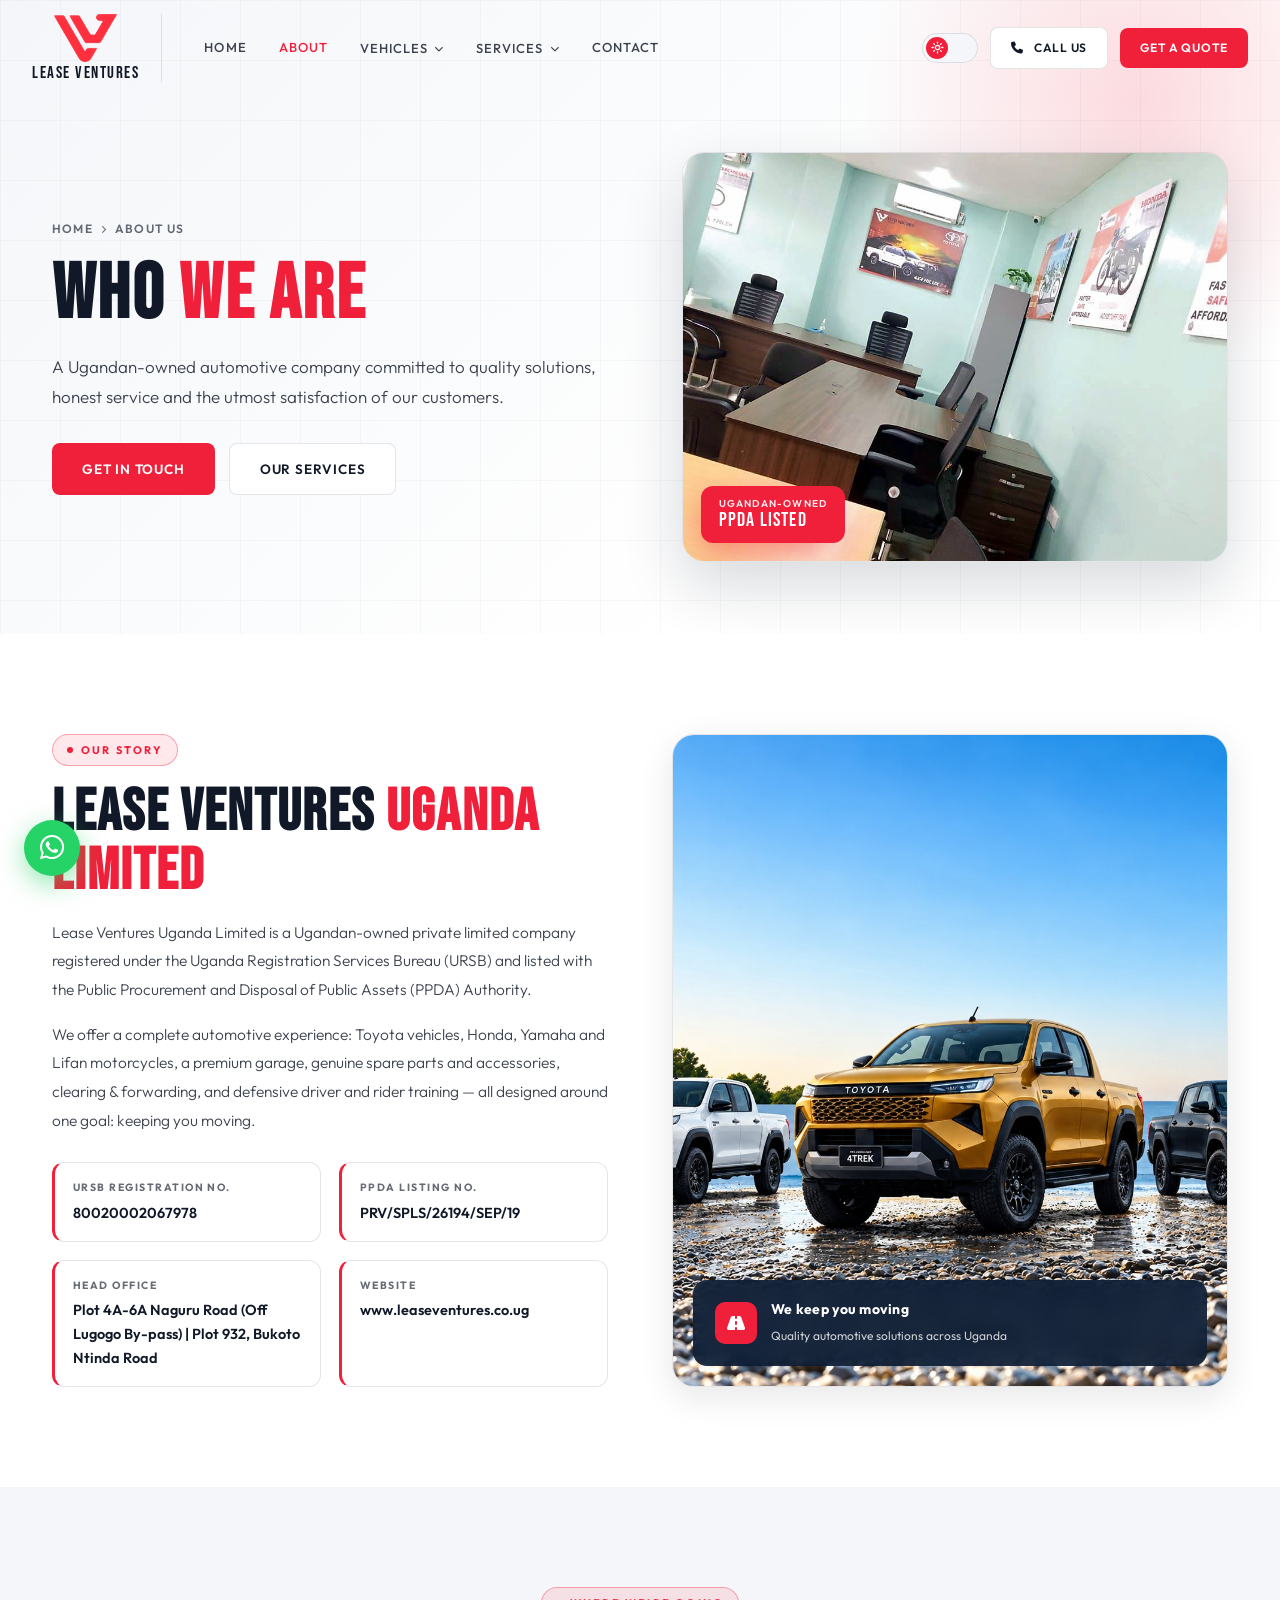
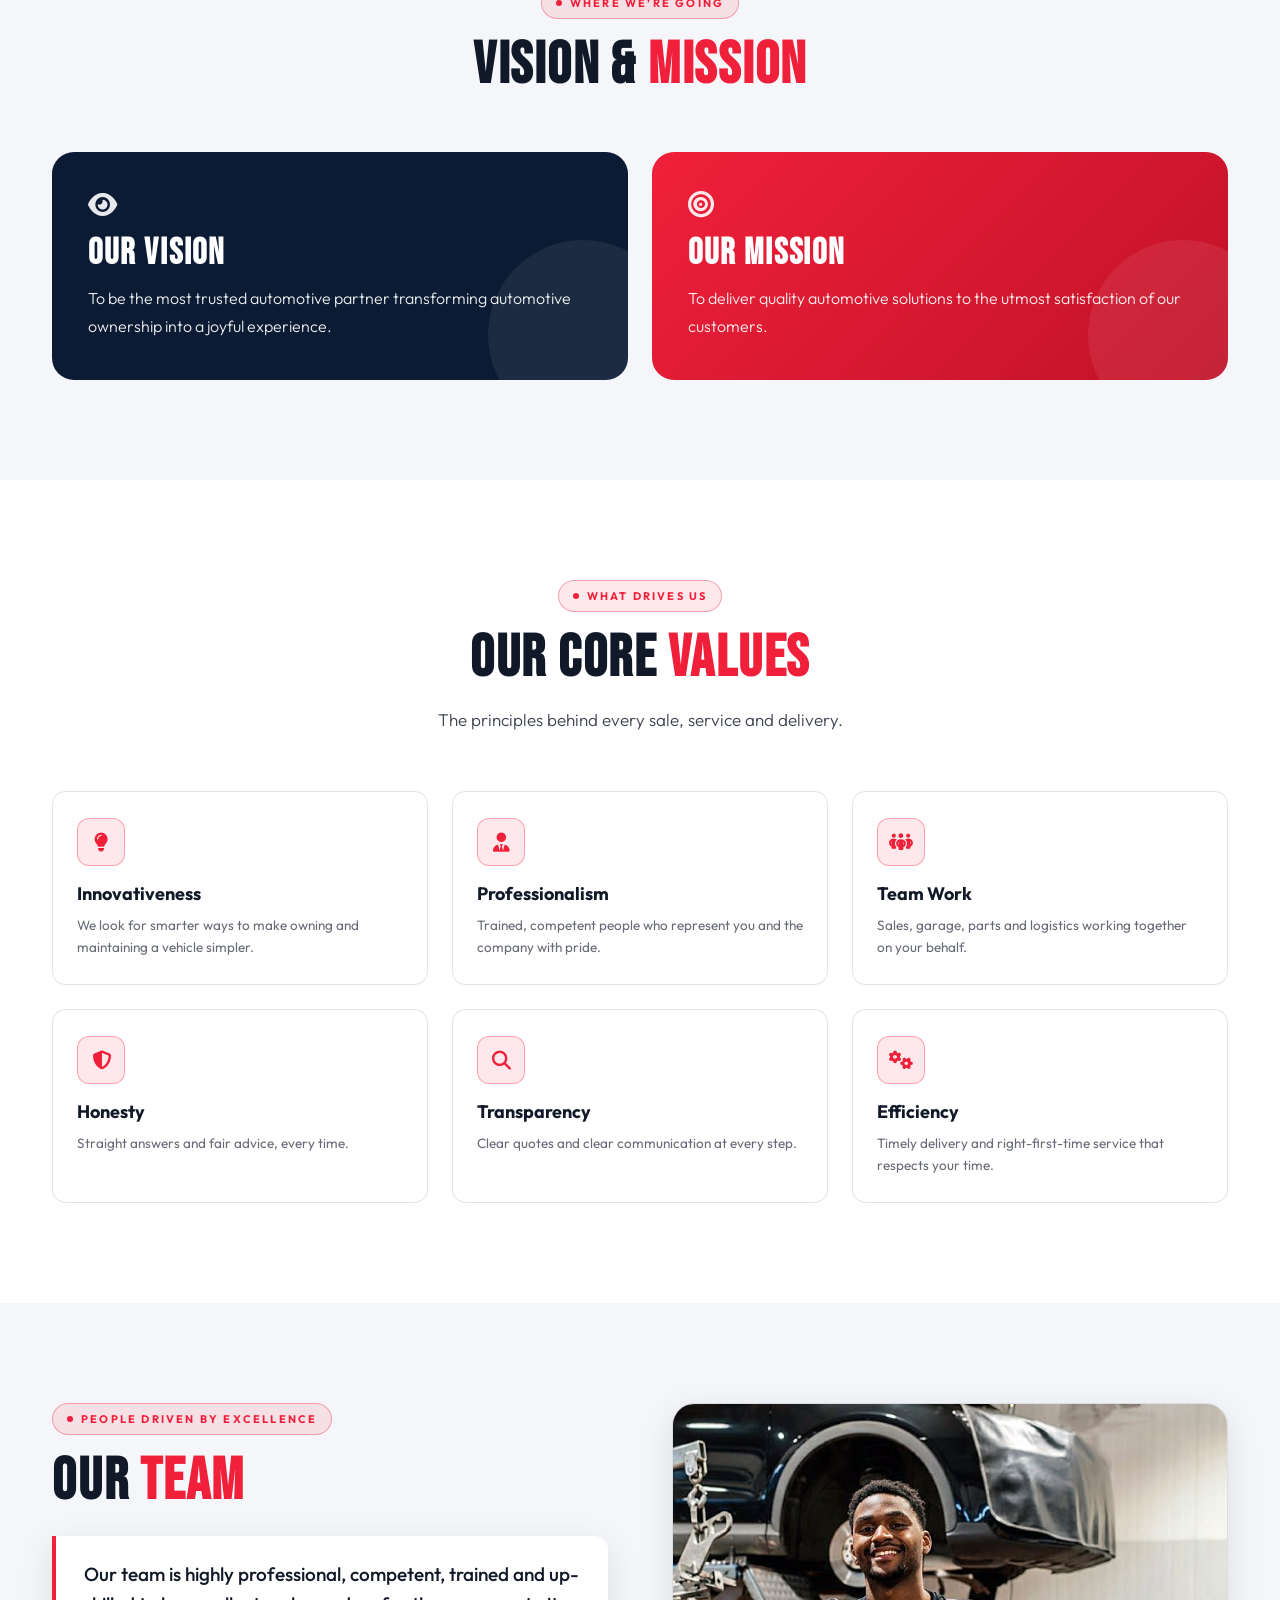
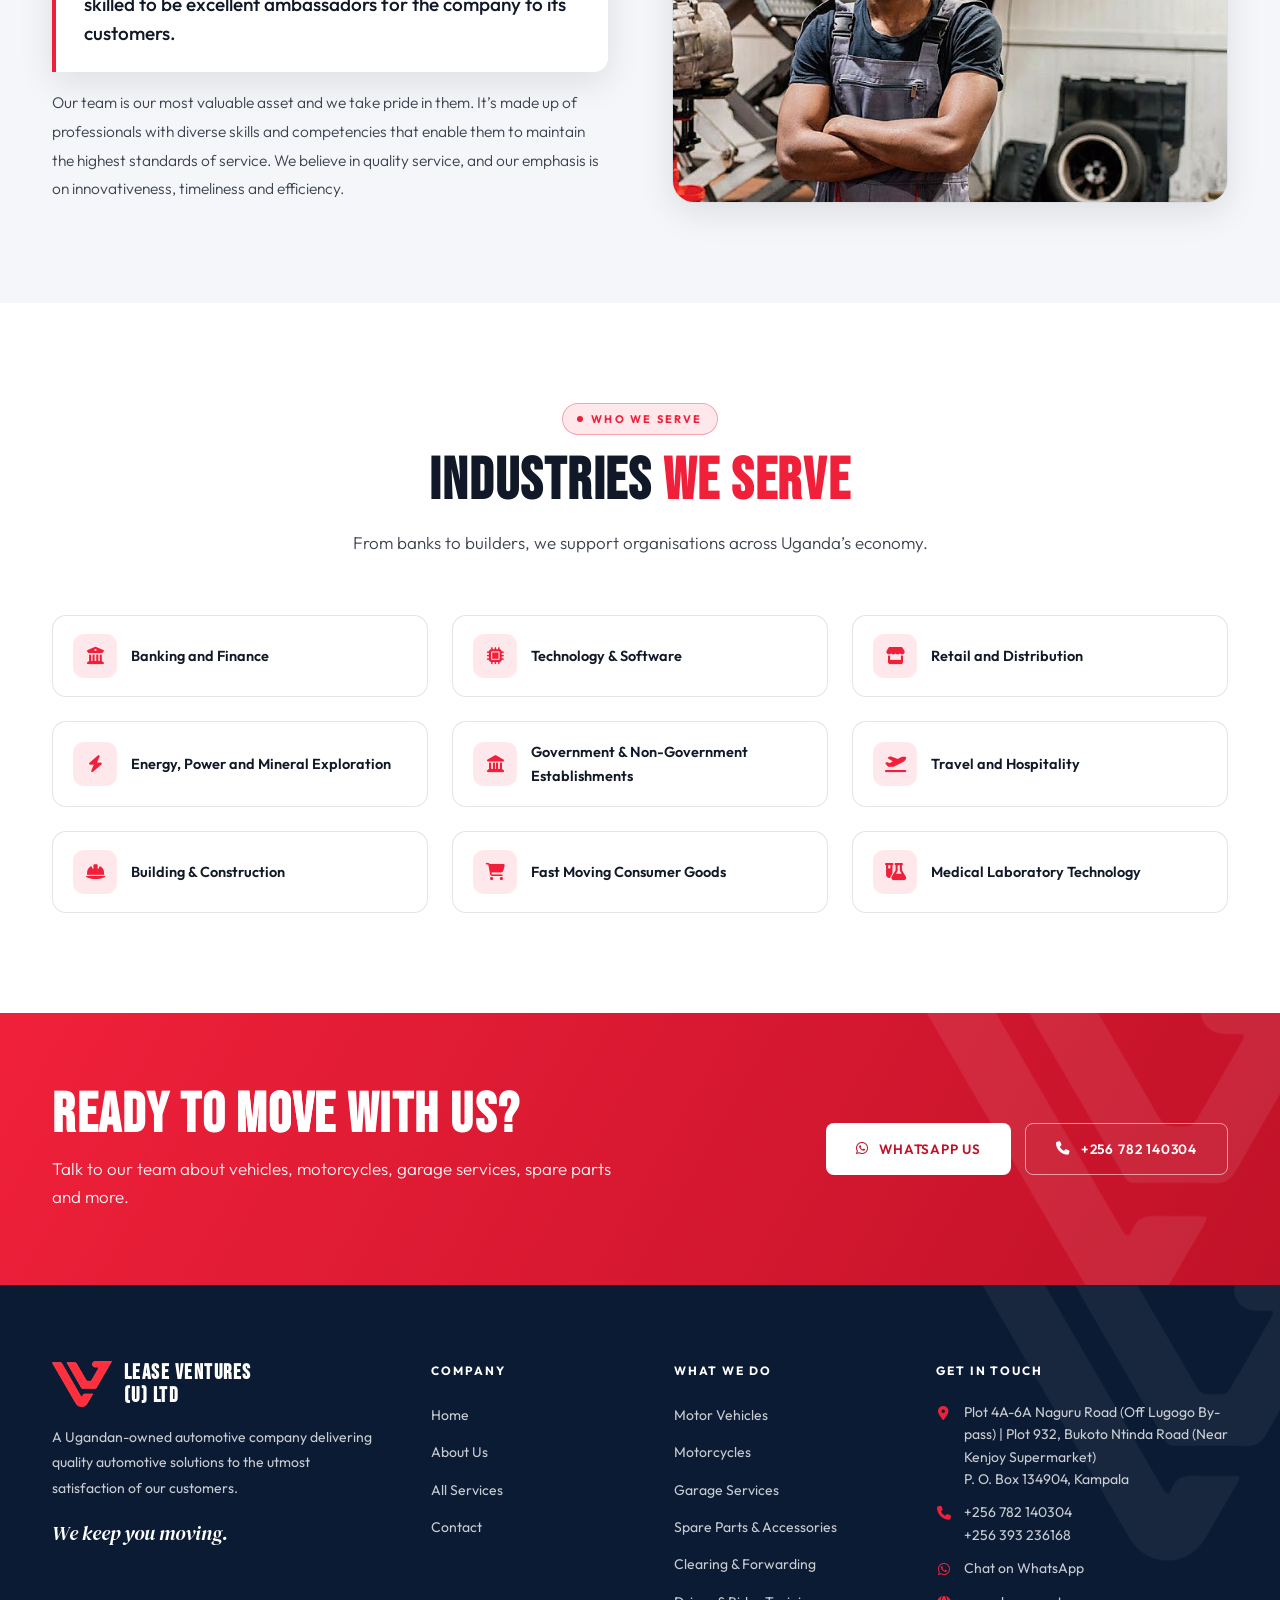
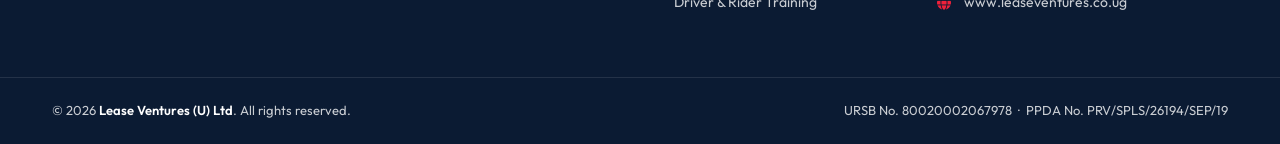
==== commit fbd483c7: "Andrew Index page update" ====
--- a/about.html
+++ b/about.html
@@ -1,202 +1,283 @@
 <!DOCTYPE html>
 <html lang="en" data-theme="light">
+
 <head>
-  <meta charset="UTF-8" />
-  <meta name="viewport" content="width=device-width, initial-scale=1.0" />
-  <title>About Us | Lease Ventures (U) Ltd</title>
-  <meta name="description" content="Lease Ventures Uganda Limited is a Ugandan-owned, URSB-registered and PPDA-listed automotive company. Our vision, mission, values and team." />
-  <meta name="theme-color" content="#F0203A" />
-  <meta property="og:title" content="About Us | Lease Ventures (U) Ltd" />
-  <meta property="og:description" content="Lease Ventures Uganda Limited is a Ugandan-owned, URSB-registered and PPDA-listed automotive company. Our vision, mission, values and team." />
-  <meta property="og:image" content="images/hero.jpg" />
-  <link rel="icon" type="image/png" href="images/favicon.png" />
-  <link rel="preconnect" href="https://fonts.googleapis.com" />
-  <link rel="preconnect" href="https://fonts.gstatic.com" crossorigin />
-  <link href="https://fonts.googleapis.com/css2?family=Bebas+Neue&family=DM+Serif+Display:ital@0;1&family=Outfit:wght@300;400;500;600;700&display=swap" rel="stylesheet" />
-  <link rel="stylesheet" href="https://cdnjs.cloudflare.com/ajax/libs/font-awesome/6.5.1/css/all.min.css" />
-  <script src="js/theme.js"></script>
-  <link rel="stylesheet" href="css/style.css" />
+    <meta charset="UTF-8" />
+    <meta name="viewport" content="width=device-width, initial-scale=1.0" />
+    <title>About Us | Lease Ventures (U) Ltd</title>
+    <meta name="description" content="Lease Ventures Uganda Limited is a Ugandan-owned, URSB-registered and PPDA-listed automotive company. Our vision, mission, values and team." />
+    <meta name="theme-color" content="#F0203A" />
+    <meta property="og:title" content="About Us | Lease Ventures (U) Ltd" />
+    <meta property="og:description" content="Lease Ventures Uganda Limited is a Ugandan-owned, URSB-registered and PPDA-listed automotive company. Our vision, mission, values and team." />
+    <meta property="og:image" content="images/hero.jpg" />
+    <link rel="icon" type="image/png" href="images/favicon.png" />
+    <link rel="preconnect" href="https://fonts.googleapis.com" />
+    <link rel="preconnect" href="https://fonts.gstatic.com" crossorigin />
+    <link href="https://fonts.googleapis.com/css2?family=Bebas+Neue&family=DM+Serif+Display:ital@0;1&family=Outfit:wght@300;400;500;600;700&display=swap" rel="stylesheet" />
+    <link rel="stylesheet" href="https://cdnjs.cloudflare.com/ajax/libs/font-awesome/6.5.1/css/all.min.css" />
+    <script src="js/theme.js"></script>
+    <link rel="stylesheet" href="css/style.css" />
 </head>
+
 <body>
 
-  <header class="nav" id="nav">
-    <div class="nav-inner">
-      <a href="index.html" class="brand" aria-label="Lease Ventures – Home">
-        <img src="images/logo.png" alt="Lease Ventures logo" width="52" height="48" />
-        <span>Lease Ventures</span>
-      </a>
-      <ul class="menu"><li><a href="index.html">Home</a></li><li class="active"><a href="about.html">About</a></li><li class="has-sub"><button type="button" aria-haspopup="true">Vehicles <i class="fa-solid fa-chevron-down"></i></button><div class="sub"><a href="vehicles.html"><i class="fa-solid fa-car-side"></i>Motor Vehicles</a><a href="motorcycles.html"><i class="fa-solid fa-motorcycle"></i>Motorcycles</a></div></li><li class="has-sub"><button type="button" aria-haspopup="true">Services <i class="fa-solid fa-chevron-down"></i></button><div class="sub"><a href="garage.html"><i class="fa-solid fa-screwdriver-wrench"></i>Garage Services</a><a href="spare-parts.html"><i class="fa-solid fa-gears"></i>Spare Parts & Accessories</a><a href="clearing-forwarding.html"><i class="fa-solid fa-ship"></i>Clearing & Forwarding</a><a href="driver-training.html"><i class="fa-solid fa-graduation-cap"></i>Driver & Rider Training</a><a href="services.html"><i class="fa-solid fa-grip"></i>All Services</a></div></li><li><a href="contact.html">Contact</a></li></ul>
-      <div class="nav-actions">
-        <button class="theme-toggle" id="themeToggle" type="button" aria-label="Switch to dark mode" title="Switch to dark mode">
+    <header class="nav" id="nav">
+        <div class="nav-inner">
+            <a href="index.html" class="brand" aria-label="Lease Ventures – Home">
+                <img src="images/logo.png" alt="Lease Ventures logo" width="52" height="48" />
+                <span>Lease Ventures</span>
+            </a>
+            <ul class="menu">
+                <li><a href="index.html">Home</a></li>
+                <li class="active"><a href="about.html">About</a></li>
+                <li class="has-sub"><button type="button" aria-haspopup="true">Vehicles <i class="fa-solid fa-chevron-down"></i></button>
+                    <div class="sub"><a href="vehicles.html"><i class="fa-solid fa-car-side"></i>Motor Vehicles</a><a href="motorcycles.html"><i class="fa-solid fa-motorcycle"></i>Motorcycles</a></div>
+                </li>
+                <li class="has-sub"><button type="button" aria-haspopup="true">Services <i class="fa-solid fa-chevron-down"></i></button>
+                    <div class="sub"><a href="garage.html"><i class="fa-solid fa-screwdriver-wrench"></i>Garage Services</a><a href="spare-parts.html"><i class="fa-solid fa-gears"></i>Spare Parts & Accessories</a><a href="clearing-forwarding.html"><i class="fa-solid fa-ship"></i>Clearing & Forwarding</a>
+                        <a
+                            href="driver-training.html"><i class="fa-solid fa-graduation-cap"></i>Driver & Rider Training</a><a href="services.html"><i class="fa-solid fa-grip"></i>All Services</a></div>
+                </li>
+                <li><a href="contact.html">Contact</a></li>
+            </ul>
+            <div class="nav-actions">
+                <button class="theme-toggle" id="themeToggle" type="button" aria-label="Switch to dark mode" title="Switch to dark mode">
           <span class="knob">
             <svg class="ico-sun" viewBox="0 0 24 24" fill="none" stroke="currentColor" stroke-width="2.4" stroke-linecap="round"><circle cx="12" cy="12" r="4"/><path d="M12 2v2M12 20v2M4.9 4.9l1.4 1.4M17.7 17.7l1.4 1.4M2 12h2M20 12h2M4.9 19.1l1.4-1.4M17.7 6.3l1.4-1.4"/></svg>
             <svg class="ico-moon" viewBox="0 0 24 24" fill="currentColor"><path d="M21 12.8A9 9 0 1 1 11.2 3a7 7 0 0 0 9.8 9.8z"/></svg>
           </span>
         </button>
-        <a href="tel:+256782140304" class="btn btn-outline btn-sm btn-call"><i class="fa-solid fa-phone"></i> Call Us</a>
-        <a href="contact.html#quote" class="btn btn-primary btn-sm">Get a Quote</a>
-        <button class="hamburger" id="hamburger" type="button" aria-label="Open menu" aria-expanded="false"><span></span><span></span><span></span></button>
-      </div>
-    </div>
-  </header>
-  <nav class="mobile" id="mobileMenu" aria-label="Mobile menu">
-    <a href="index.html">Home</a><a href="about.html">About</a><div class="m-group"><button type="button" class="m-toggle">Vehicles <i class="fa-solid fa-chevron-down"></i></button><div class="m-sub"><a href="vehicles.html"><i class="fa-solid fa-car-side"></i>Motor Vehicles</a><a href="motorcycles.html"><i class="fa-solid fa-motorcycle"></i>Motorcycles</a></div></div><div class="m-group"><button type="button" class="m-toggle">Services <i class="fa-solid fa-chevron-down"></i></button><div class="m-sub"><a href="garage.html"><i class="fa-solid fa-screwdriver-wrench"></i>Garage Services</a><a href="spare-parts.html"><i class="fa-solid fa-gears"></i>Spare Parts & Accessories</a><a href="clearing-forwarding.html"><i class="fa-solid fa-ship"></i>Clearing & Forwarding</a><a href="driver-training.html"><i class="fa-solid fa-graduation-cap"></i>Driver & Rider Training</a><a href="services.html"><i class="fa-solid fa-grip"></i>All Services</a></div></div><a href="contact.html">Contact</a>
-    <a href="contact.html#quote" class="btn btn-primary">Get a Quote</a>
-    <a href="tel:+256782140304" class="btn btn-outline"><i class="fa-solid fa-phone"></i> Call +256 782 140304</a>
-  </nav>
-
-  <main>
-
-    <section class="page-hero">
-      <div class="hero-grid"></div>
-      <div class="container ph-inner">
-        <div>
-          <nav class="breadcrumb" aria-label="Breadcrumb"><a href="index.html">Home</a><i class="fa-solid fa-chevron-right"></i><span>About Us</span></nav>
-          <h1>WHO <span>WE ARE</span></h1>
-          <p class="lead">A Ugandan-owned automotive company committed to quality solutions, honest service and the utmost satisfaction of our customers.</p>
-          <div class="ph-actions"><a href="contact.html" class="btn btn-primary">Get in Touch</a><a href="services.html" class="btn btn-outline">Our Services</a></div>
-        </div>
-        <div class="ph-media"><img src="images/office.jpg" alt="The Lease Ventures showroom" /><div class="ph-badge"><small>Ugandan-owned</small>PPDA Listed</div></div>
-      </div>
-    </section>
-
-    <section class="section">
-      <div class="container">
-        <div class="split">
-          <div class="split-body reveal">
-            <span class="eyebrow">Our Story</span>
-            <h2 class="title">LEASE VENTURES <span>UGANDA LIMITED</span></h2>
-            <div class="prose">
-              <p>Lease Ventures Uganda Limited is a Ugandan-owned private limited company registered under the Uganda Registration Services Bureau (URSB) and listed with the Public Procurement and Disposal of Public Assets (PPDA) Authority.</p>
-              <p>We offer a complete automotive experience: Toyota vehicles, Honda, Yamaha and Lifan motorcycles, a premium garage, genuine spare parts and accessories, clearing &amp; forwarding, and defensive driver and rider training &mdash; all designed around one goal: keeping you moving.</p>
-            </div>
-            <div class="cred">
-              <div><small>URSB Registration No.</small><b>80020002067978</b></div>
-              <div><small>PPDA Listing No.</small><b>PRV/SPLS/26194/SEP/19</b></div>
-              <div><small>Head Office</small><b>Plot 932, Bukoto Ntinda Road</b></div>
-              <div><small>Website</small><b>www.leaseventures.co.ug</b></div>
-            </div>
-          </div>
-          <div class="split-media reveal d1">
-            <img src="images/hero.jpg" alt="Toyota Hilux 4TREK pickups in white, gold and black" loading="lazy" />
-            <div class="float-card"><i class="fa-solid fa-road"></i><div><b>We keep you moving</b><small>Quality automotive solutions across Uganda</small></div></div>
-          </div>
-        </div>
-      </div>
-    </section>
-
-    <section class="section section-alt">
-      <div class="container">
-        <div class="section-head center reveal">
-          <span class="eyebrow">Where We&rsquo;re Going</span>
-          <h2 class="title">VISION &amp; <span>MISSION</span></h2>
-          
-        </div>
-        <div class="vm">
-          <div class="vm-card reveal"><i class="fa-solid fa-eye"></i><h3>OUR VISION</h3><p>To be the most trusted automotive partner transforming automotive ownership into a joyful experience.</p></div>
-          <div class="vm-card red reveal d1"><i class="fa-solid fa-bullseye"></i><h3>OUR MISSION</h3><p>To deliver quality automotive solutions to the utmost satisfaction of our customers.</p></div>
-        </div>
-      </div>
-    </section>
-
-    <section class="section">
-      <div class="container">
-        <div class="section-head center reveal">
-          <span class="eyebrow">What Drives Us</span>
-          <h2 class="title">OUR CORE <span>VALUES</span></h2>
-          <p class="lead">The principles behind every sale, service and delivery.</p>
-        </div>
-        <div class="grid g3"><div class="plain reveal d1"><div class="icon-box"><i class="fa-solid fa-lightbulb"></i></div><h3 class="card-title">Innovativeness</h3><p>We look for smarter ways to make owning and maintaining a vehicle simpler.</p></div><div class="plain reveal d2"><div class="icon-box"><i class="fa-solid fa-user-tie"></i></div><h3 class="card-title">Professionalism</h3><p>Trained, competent people who represent you and the company with pride.</p></div><div class="plain reveal d3"><div class="icon-box"><i class="fa-solid fa-people-group"></i></div><h3 class="card-title">Team Work</h3><p>Sales, garage, parts and logistics working together on your behalf.</p></div><div class="plain reveal d1"><div class="icon-box"><i class="fa-solid fa-shield-halved"></i></div><h3 class="card-title">Honesty</h3><p>Straight answers and fair advice, every time.</p></div><div class="plain reveal d2"><div class="icon-box"><i class="fa-solid fa-magnifying-glass"></i></div><h3 class="card-title">Transparency</h3><p>Clear quotes and clear communication at every step.</p></div><div class="plain reveal d3"><div class="icon-box"><i class="fa-solid fa-gears"></i></div><h3 class="card-title">Efficiency</h3><p>Timely delivery and right-first-time service that respects your time.</p></div></div>
-      </div>
-    </section>
-
-    <section class="section section-alt">
-      <div class="container">
-        <div class="split reverse">
-          <div class="split-media reveal">
-            <img src="images/mechanic.jpg" alt="A Lease Ventures technician in the garage" loading="lazy" />
-          </div>
-          <div class="split-body reveal d1">
-            <span class="eyebrow">People Driven by Excellence</span>
-            <h2 class="title">OUR <span>TEAM</span></h2>
-            <div class="quote-band">Our team is highly professional, competent, trained and up-skilled to be excellent ambassadors for the company to its customers.</div>
-            <div class="prose"><p>Our team is our most valuable asset and we take pride in them. It&rsquo;s made up of professionals with diverse skills and competencies that enable them to maintain the highest standards of service. We believe in quality service, and our emphasis is on innovativeness, timeliness and efficiency.</p></div>
-          </div>
-        </div>
-      </div>
-    </section>
-
-    <section class="section">
-      <div class="container">
-        <div class="section-head center reveal">
-          <span class="eyebrow">Who We Serve</span>
-          <h2 class="title">INDUSTRIES <span>WE SERVE</span></h2>
-          <p class="lead">From banks to builders, we support organisations across Uganda&rsquo;s economy.</p>
-        </div>
-        <div class="grid g3"><div class="industry reveal d1"><i class="fa-solid fa-building-columns"></i>Banking and Finance</div><div class="industry reveal d2"><i class="fa-solid fa-microchip"></i>Technology & Software</div><div class="industry reveal d3"><i class="fa-solid fa-store"></i>Retail and Distribution</div><div class="industry reveal d1"><i class="fa-solid fa-bolt"></i>Energy, Power and Mineral Exploration</div><div class="industry reveal d2"><i class="fa-solid fa-landmark"></i>Government & Non-Government Establishments</div><div class="industry reveal d3"><i class="fa-solid fa-plane-departure"></i>Travel and Hospitality</div><div class="industry reveal d1"><i class="fa-solid fa-helmet-safety"></i>Building & Construction</div><div class="industry reveal d2"><i class="fa-solid fa-cart-shopping"></i>Fast Moving Consumer Goods</div><div class="industry reveal d3"><i class="fa-solid fa-flask-vial"></i>Medical Laboratory Technology</div></div>
-      </div>
-    </section>
-
-    <section class="cta">
-      <div class="container cta-inner">
-        <div class="reveal"><h2>READY TO <span style="color:#fff;text-shadow:0 0 0 #fff">MOVE</span> WITH US?</h2><p>Talk to our team about vehicles, motorcycles, garage services, spare parts and more.</p></div>
-        <div class="cta-actions reveal d1">
-          <a href="https://wa.me/256782140304?text=Hello%20Lease%20Ventures%2C%20I%20would%20like%20to%20make%20an%20enquiry." class="btn btn-white" target="_blank" rel="noopener"><i class="fa-brands fa-whatsapp"></i> WhatsApp Us</a>
-          <a href="tel:+256782140304" class="btn btn-ghost"><i class="fa-solid fa-phone"></i> +256 782 140304</a>
-        </div>
-      </div>
-    </section>
-  </main>
-
-  <footer class="footer">
-    <div class="footer-main">
-      <div class="container footer-grid">
-        <div>
-          <div class="footer-brand"><img src="images/logo.png" alt="Lease Ventures logo" /><b>LEASE VENTURES<br>(U) LTD</b></div>
-          <p class="footer-desc">A Ugandan-owned automotive company delivering quality automotive solutions to the utmost satisfaction of our customers.</p>
-          <p class="footer-tag">We keep you moving.</p>
-        </div>
-        <div>
-          <h5>Company</h5>
-          <ul>
-            <li><a href="index.html">Home</a></li>
-            <li><a href="about.html">About Us</a></li>
-            <li><a href="services.html">All Services</a></li>
-            <li><a href="contact.html">Contact</a></li>
-          </ul>
-        </div>
-        <div>
-          <h5>What We Do</h5>
-          <ul>
-            <li><a href="vehicles.html">Motor Vehicles</a></li>
-            <li><a href="motorcycles.html">Motorcycles</a></li>
-            <li><a href="garage.html">Garage Services</a></li>
-            <li><a href="spare-parts.html">Spare Parts &amp; Accessories</a></li>
-            <li><a href="clearing-forwarding.html">Clearing &amp; Forwarding</a></li>
-            <li><a href="driver-training.html">Driver &amp; Rider Training</a></li>
-          </ul>
-        </div>
-        <div>
-          <h5>Get in Touch</h5>
-          <ul class="footer-contact">
-            <li><i class="fa-solid fa-location-dot"></i><span>Plot 932, Bukoto Ntinda Road (Near Kenjoy Supermarket)<br>P. O. Box 134904, Kampala</span></li>
-            <li><i class="fa-solid fa-phone"></i><span><a href="tel:+256782140304">+256 782 140304</a><br><a href="tel:+256393236168">+256 393 236168</a></span></li>
-            <li><i class="fa-brands fa-whatsapp"></i><a href="https://wa.me/256782140304?text=Hello%20Lease%20Ventures%2C%20I%20would%20like%20to%20make%20an%20enquiry." target="_blank" rel="noopener">Chat on WhatsApp</a></li>
-            <li><i class="fa-solid fa-globe"></i><span>www.leaseventures.co.ug</span></li>
-          </ul>
-        </div>
-      </div>
-    </div>
-    <div class="footer-bottom">
-      <div class="container">
-        <p>&copy; 2026 <span>Lease Ventures (U) Ltd</span>. All rights reserved.</p>
-        <p>URSB No. 80020002067978 &nbsp;·&nbsp; PPDA No. PRV/SPLS/26194/SEP/19</p>
-      </div>
-    </div>
-  </footer>
-  <a href="https://wa.me/256782140304?text=Hello%20Lease%20Ventures%2C%20I%20would%20like%20to%20make%20an%20enquiry." class="wa-float" target="_blank" rel="noopener" aria-label="Chat with us on WhatsApp"><i class="fa-brands fa-whatsapp"></i></a>
-  <button class="to-top" type="button" aria-label="Back to top"><i class="fa-solid fa-arrow-up"></i></button>
-
-  <script src="js/main.js"></script>
+                <a href="tel:+256782140304" class="btn btn-outline btn-sm btn-call"><i class="fa-solid fa-phone"></i> Call Us</a>
+                <a href="contact.html#quote" class="btn btn-primary btn-sm">Get a Quote</a>
+                <button class="hamburger" id="hamburger" type="button" aria-label="Open menu" aria-expanded="false"><span></span><span></span><span></span></button>
+            </div>
+        </div>
+    </header>
+    <nav class="mobile" id="mobileMenu" aria-label="Mobile menu">
+        <a href="index.html">Home</a><a href="about.html">About</a>
+        <div class="m-group"><button type="button" class="m-toggle">Vehicles <i class="fa-solid fa-chevron-down"></i></button>
+            <div class="m-sub"><a href="vehicles.html"><i class="fa-solid fa-car-side"></i>Motor Vehicles</a><a href="motorcycles.html"><i class="fa-solid fa-motorcycle"></i>Motorcycles</a></div>
+        </div>
+        <div class="m-group"><button type="button" class="m-toggle">Services <i class="fa-solid fa-chevron-down"></i></button>
+            <div class="m-sub"><a href="garage.html"><i class="fa-solid fa-screwdriver-wrench"></i>Garage Services</a><a href="spare-parts.html"><i class="fa-solid fa-gears"></i>Spare Parts & Accessories</a><a href="clearing-forwarding.html"><i class="fa-solid fa-ship"></i>Clearing & Forwarding</a>
+                <a
+                    href="driver-training.html"><i class="fa-solid fa-graduation-cap"></i>Driver & Rider Training</a><a href="services.html"><i class="fa-solid fa-grip"></i>All Services</a></div>
+        </div><a href="contact.html">Contact</a>
+        <a href="contact.html#quote" class="btn btn-primary">Get a Quote</a>
+        <a href="tel:+256782140304" class="btn btn-outline"><i class="fa-solid fa-phone"></i> Call +256 782 140304</a>
+    </nav>
+
+    <main>
+
+        <section class="page-hero">
+            <div class="hero-grid"></div>
+            <div class="container ph-inner">
+                <div>
+                    <nav class="breadcrumb" aria-label="Breadcrumb"><a href="index.html">Home</a><i class="fa-solid fa-chevron-right"></i><span>About Us</span></nav>
+                    <h1>WHO <span>WE ARE</span></h1>
+                    <p class="lead">A Ugandan-owned automotive company committed to quality solutions, honest service and the utmost satisfaction of our customers.</p>
+                    <div class="ph-actions"><a href="contact.html" class="btn btn-primary">Get in Touch</a><a href="services.html" class="btn btn-outline">Our Services</a></div>
+                </div>
+                <div class="ph-media"><img src="images/office.jpg" alt="The Lease Ventures showroom" />
+                    <div class="ph-badge"><small>Ugandan-owned</small>PPDA Listed</div>
+                </div>
+            </div>
+        </section>
+
+        <section class="section">
+            <div class="container">
+                <div class="split">
+                    <div class="split-body reveal">
+                        <span class="eyebrow">Our Story</span>
+                        <h2 class="title">LEASE VENTURES <span>UGANDA LIMITED</span></h2>
+                        <div class="prose">
+                            <p>Lease Ventures Uganda Limited is a Ugandan-owned private limited company registered under the Uganda Registration Services Bureau (URSB) and listed with the Public Procurement and Disposal of Public Assets (PPDA) Authority.</p>
+                            <p>We offer a complete automotive experience: Toyota vehicles, Honda, Yamaha and Lifan motorcycles, a premium garage, genuine spare parts and accessories, clearing &amp; forwarding, and defensive driver and rider training &mdash;
+                                all designed around one goal: keeping you moving.</p>
+                        </div>
+                        <div class="cred">
+                            <div><small>URSB Registration No.</small><b>80020002067978</b></div>
+                            <div><small>PPDA Listing No.</small><b>PRV/SPLS/26194/SEP/19</b></div>
+                            <div><small>Head Office</small><b>Plot 4A-6A Naguru Road (Off Lugogo By-pass) | Plot 932, Bukoto Ntinda Road</b></div>
+                            <div><small>Website</small><b>www.leaseventures.co.ug</b></div>
+                        </div>
+                    </div>
+                    <div class="split-media reveal d1">
+                        <img src="images/hero.jpg" alt="Toyota Hilux 4TREK pickups in white, gold and black" loading="lazy" />
+                        <div class="float-card"><i class="fa-solid fa-road"></i>
+                            <div><b>We keep you moving</b><small>Quality automotive solutions across Uganda</small></div>
+                        </div>
+                    </div>
+                </div>
+            </div>
+        </section>
+
+        <section class="section section-alt">
+            <div class="container">
+                <div class="section-head center reveal">
+                    <span class="eyebrow">Where We&rsquo;re Going</span>
+                    <h2 class="title">VISION &amp; <span>MISSION</span></h2>
+
+                </div>
+                <div class="vm">
+                    <div class="vm-card reveal"><i class="fa-solid fa-eye"></i>
+                        <h3>OUR VISION</h3>
+                        <p>To be the most trusted automotive partner transforming automotive ownership into a joyful experience.</p>
+                    </div>
+                    <div class="vm-card red reveal d1"><i class="fa-solid fa-bullseye"></i>
+                        <h3>OUR MISSION</h3>
+                        <p>To deliver quality automotive solutions to the utmost satisfaction of our customers.</p>
+                    </div>
+                </div>
+            </div>
+        </section>
+
+        <section class="section">
+            <div class="container">
+                <div class="section-head center reveal">
+                    <span class="eyebrow">What Drives Us</span>
+                    <h2 class="title">OUR CORE <span>VALUES</span></h2>
+                    <p class="lead">The principles behind every sale, service and delivery.</p>
+                </div>
+                <div class="grid g3">
+                    <div class="plain reveal d1">
+                        <div class="icon-box"><i class="fa-solid fa-lightbulb"></i></div>
+                        <h3 class="card-title">Innovativeness</h3>
+                        <p>We look for smarter ways to make owning and maintaining a vehicle simpler.</p>
+                    </div>
+                    <div class="plain reveal d2">
+                        <div class="icon-box"><i class="fa-solid fa-user-tie"></i></div>
+                        <h3 class="card-title">Professionalism</h3>
+                        <p>Trained, competent people who represent you and the company with pride.</p>
+                    </div>
+                    <div class="plain reveal d3">
+                        <div class="icon-box"><i class="fa-solid fa-people-group"></i></div>
+                        <h3 class="card-title">Team Work</h3>
+                        <p>Sales, garage, parts and logistics working together on your behalf.</p>
+                    </div>
+                    <div class="plain reveal d1">
+                        <div class="icon-box"><i class="fa-solid fa-shield-halved"></i></div>
+                        <h3 class="card-title">Honesty</h3>
+                        <p>Straight answers and fair advice, every time.</p>
+                    </div>
+                    <div class="plain reveal d2">
+                        <div class="icon-box"><i class="fa-solid fa-magnifying-glass"></i></div>
+                        <h3 class="card-title">Transparency</h3>
+                        <p>Clear quotes and clear communication at every step.</p>
+                    </div>
+                    <div class="plain reveal d3">
+                        <div class="icon-box"><i class="fa-solid fa-gears"></i></div>
+                        <h3 class="card-title">Efficiency</h3>
+                        <p>Timely delivery and right-first-time service that respects your time.</p>
+                    </div>
+                </div>
+            </div>
+        </section>
+
+        <section class="section section-alt">
+            <div class="container">
+                <div class="split reverse">
+                    <div class="split-media reveal">
+                        <img src="images/mechanic.jpg" alt="A Lease Ventures technician in the garage" loading="lazy" />
+                    </div>
+                    <div class="split-body reveal d1">
+                        <span class="eyebrow">People Driven by Excellence</span>
+                        <h2 class="title">OUR <span>TEAM</span></h2>
+                        <div class="quote-band">Our team is highly professional, competent, trained and up-skilled to be excellent ambassadors for the company to its customers.</div>
+                        <div class="prose">
+                            <p>Our team is our most valuable asset and we take pride in them. It&rsquo;s made up of professionals with diverse skills and competencies that enable them to maintain the highest standards of service. We believe in quality service,
+                                and our emphasis is on innovativeness, timeliness and efficiency.</p>
+                        </div>
+                    </div>
+                </div>
+            </div>
+        </section>
+
+        <section class="section">
+            <div class="container">
+                <div class="section-head center reveal">
+                    <span class="eyebrow">Who We Serve</span>
+                    <h2 class="title">INDUSTRIES <span>WE SERVE</span></h2>
+                    <p class="lead">From banks to builders, we support organisations across Uganda&rsquo;s economy.</p>
+                </div>
+                <div class="grid g3">
+                    <div class="industry reveal d1"><i class="fa-solid fa-building-columns"></i>Banking and Finance</div>
+                    <div class="industry reveal d2"><i class="fa-solid fa-microchip"></i>Technology & Software</div>
+                    <div class="industry reveal d3"><i class="fa-solid fa-store"></i>Retail and Distribution</div>
+                    <div class="industry reveal d1"><i class="fa-solid fa-bolt"></i>Energy, Power and Mineral Exploration</div>
+                    <div class="industry reveal d2"><i class="fa-solid fa-landmark"></i>Government & Non-Government Establishments</div>
+                    <div class="industry reveal d3"><i class="fa-solid fa-plane-departure"></i>Travel and Hospitality</div>
+                    <div class="industry reveal d1"><i class="fa-solid fa-helmet-safety"></i>Building & Construction</div>
+                    <div class="industry reveal d2"><i class="fa-solid fa-cart-shopping"></i>Fast Moving Consumer Goods</div>
+                    <div class="industry reveal d3"><i class="fa-solid fa-flask-vial"></i>Medical Laboratory Technology</div>
+                </div>
+            </div>
+        </section>
+
+        <section class="cta">
+            <div class="container cta-inner">
+                <div class="reveal">
+                    <h2>READY TO <span style="color:#fff;text-shadow:0 0 0 #fff">MOVE</span> WITH US?</h2>
+                    <p>Talk to our team about vehicles, motorcycles, garage services, spare parts and more.</p>
+                </div>
+                <div class="cta-actions reveal d1">
+                    <a href="https://wa.me/256782140304?text=Hello%20Lease%20Ventures%2C%20I%20would%20like%20to%20make%20an%20enquiry." class="btn btn-white" target="_blank" rel="noopener"><i class="fa-brands fa-whatsapp"></i> WhatsApp Us</a>
+                    <a href="tel:+256782140304" class="btn btn-ghost"><i class="fa-solid fa-phone"></i> +256 782 140304</a>
+                </div>
+            </div>
+        </section>
+    </main>
+
+    <footer class="footer">
+        <div class="footer-main">
+            <div class="container footer-grid">
+                <div>
+                    <div class="footer-brand"><img src="images/logo.png" alt="Lease Ventures logo" /><b>LEASE VENTURES<br>(U) LTD</b></div>
+                    <p class="footer-desc">A Ugandan-owned automotive company delivering quality automotive solutions to the utmost satisfaction of our customers.</p>
+                    <p class="footer-tag">We keep you moving.</p>
+                </div>
+                <div>
+                    <h5>Company</h5>
+                    <ul>
+                        <li><a href="index.html">Home</a></li>
+                        <li><a href="about.html">About Us</a></li>
+                        <li><a href="services.html">All Services</a></li>
+                        <li><a href="contact.html">Contact</a></li>
+                    </ul>
+                </div>
+                <div>
+                    <h5>What We Do</h5>
+                    <ul>
+                        <li><a href="vehicles.html">Motor Vehicles</a></li>
+                        <li><a href="motorcycles.html">Motorcycles</a></li>
+                        <li><a href="garage.html">Garage Services</a></li>
+                        <li><a href="spare-parts.html">Spare Parts &amp; Accessories</a></li>
+                        <li><a href="clearing-forwarding.html">Clearing &amp; Forwarding</a></li>
+                        <li><a href="driver-training.html">Driver &amp; Rider Training</a></li>
+                    </ul>
+                </div>
+                <div>
+                    <h5>Get in Touch</h5>
+                    <ul class="footer-contact">
+                        <li><i class="fa-solid fa-location-dot"></i><span>Plot 4A-6A Naguru Road (Off Lugogo By-pass) | Plot 932, Bukoto Ntinda Road (Near Kenjoy Supermarket)<br>P. O. Box 134904, Kampala</span></li>
+                        <li><i class="fa-solid fa-phone"></i><span><a href="tel:+256782140304">+256 782 140304</a><br><a href="tel:+256393236168">+256 393 236168</a></span></li>
+                        <li><i class="fa-brands fa-whatsapp"></i><a href="https://wa.me/256782140304?text=Hello%20Lease%20Ventures%2C%20I%20would%20like%20to%20make%20an%20enquiry." target="_blank" rel="noopener">Chat on WhatsApp</a></li>
+                        <li><i class="fa-solid fa-globe"></i><span>www.leaseventures.co.ug</span></li>
+                    </ul>
+                </div>
+            </div>
+        </div>
+        <div class="footer-bottom">
+            <div class="container">
+                <p>&copy; 2026 <span>Lease Ventures (U) Ltd</span>. All rights reserved.</p>
+                <p>URSB No. 80020002067978 &nbsp;·&nbsp; PPDA No. PRV/SPLS/26194/SEP/19</p>
+            </div>
+        </div>
+    </footer>
+    <a href="https://wa.me/256782140304?text=Hello%20Lease%20Ventures%2C%20I%20would%20like%20to%20make%20an%20enquiry." class="wa-float" target="_blank" rel="noopener" aria-label="Chat with us on WhatsApp"><i class="fa-brands fa-whatsapp"></i></a>
+    <button class="to-top" type="button" aria-label="Back to top"><i class="fa-solid fa-arrow-up"></i></button>
+
+    <script src="js/main.js"></script>
 </body>
-</html>
+
+</html>
--- a/css/style.css
+++ b/css/style.css
@@ -640,22 +640,82 @@
 .hero-bg-img {
     position: absolute;
     inset: 0;
-    background: url('../images/hero.jpg') 62% bottom / cover no-repeat;
+    background: url('../images/racingcars-poster.jpg') 62% bottom / cover no-repeat;
 }
 
 html[data-theme="dark"] .hero-bg-img {
     filter: brightness(.75);
+}
+
+
+/* Hero video: sits on top of the poster, fades in only once it is really playing */
+
+.hero-video {
+    position: absolute;
+    inset: 0;
+    width: 100%;
+    height: 100%;
+    object-fit: cover;
+    object-position: 62% bottom;
+    opacity: 0;
+    transition: opacity 1s ease;
+    /* own compositor layer: keeps decoding off the main thread's layout/paint work */
+    transform: translateZ(0) scale(1.04);
+    will-change: transform, opacity;
+    pointer-events: none;
+}
+
+.hero-video.is-playing {
+    opacity: 1;
+}
+
+html[data-theme="dark"] .hero-video {
+    filter: brightness(.75);
+}
+
+.hero-toggle {
+    position: absolute;
+    right: 24px;
+    bottom: 76px;
+    z-index: 3;
+    width: 44px;
+    height: 44px;
+    border-radius: 50%;
+    border: 1px solid rgba(255, 255, 255, .55);
+    background: rgba(15, 23, 42, .55);
+    color: #fff;
+    font-size: 14px;
+    cursor: pointer;
+    display: grid;
+    place-items: center;
+    backdrop-filter: blur(6px);
+    -webkit-backdrop-filter: blur(6px);
+    transition: background .2s ease, transform .2s ease;
+}
+
+.hero-toggle[hidden] {
+    display: none;
+}
+
+.hero-toggle:hover {
+    background: var(--red);
+    transform: scale(1.06);
+}
+
+.hero-toggle:focus-visible {
+    outline: 3px solid #fff;
+    outline-offset: 3px;
 }
 
 .hero-bg::after {
     content: '';
     position: absolute;
     inset: 0;
-    background: linear-gradient(90deg, rgba(255, 255, 255, .96) 0%, rgba(255, 255, 255, .90) 30%, rgba(255, 255, 255, .45) 50%, rgba(255, 255, 255, 0) 68%);
+    background: linear-gradient(90deg, rgba(255, 255, 255, .94) 0%, rgba(255, 255, 255, .78) 22%, rgba(255, 255, 255, .28) 40%, rgba(255, 255, 255, 0) 56%);
 }
 
 html[data-theme="dark"] .hero-bg::after {
-    background: linear-gradient(90deg, rgba(10, 13, 18, .94) 0%, rgba(10, 13, 18, .86) 30%, rgba(10, 13, 18, .45) 50%, rgba(10, 13, 18, 0) 68%);
+    background: linear-gradient(90deg, rgba(10, 13, 18, .92) 0%, rgba(10, 13, 18, .75) 22%, rgba(10, 13, 18, .3) 40%, rgba(10, 13, 18, 0) 56%);
 }
 
 .hero-grid {
@@ -2070,14 +2130,27 @@
         min-height: 0;
         align-items: flex-start;
     }
+    /* phones: headline on top, the footage in its own band underneath so the cars stay visible */
+    .hero-bg-img,
+    .hero-video {
+        top: auto;
+        height: clamp(240px, 82vw, 360px);
+        -webkit-mask-image: linear-gradient(180deg, transparent 0, #000 38%);
+        mask-image: linear-gradient(180deg, transparent 0, #000 38%);
+    }
     .hero-bg-img {
-        background-position: 70% bottom;
-    }
-    .hero-bg::after {
-        background: linear-gradient(180deg, rgba(255, 255, 255, .95) 0%, rgba(255, 255, 255, .88) 55%, rgba(255, 255, 255, .25) 80%, rgba(255, 255, 255, 0) 100%);
-    }
+        background-position: 50% 62%;
+    }
+    .hero-video {
+        object-position: 50% 62%;
+    }
+    .hero-toggle {
+        right: 16px;
+        bottom: 16px;
+    }
+    .hero-bg::after,
     html[data-theme="dark"] .hero-bg::after {
-        background: linear-gradient(180deg, rgba(10, 13, 18, .94) 0%, rgba(10, 13, 18, .86) 55%, rgba(10, 13, 18, .3) 80%, rgba(10, 13, 18, 0) 100%);
+        background: none;
     }
     .hero-text {
         padding: 36px 0 clamp(200px, 60vw, 330px);
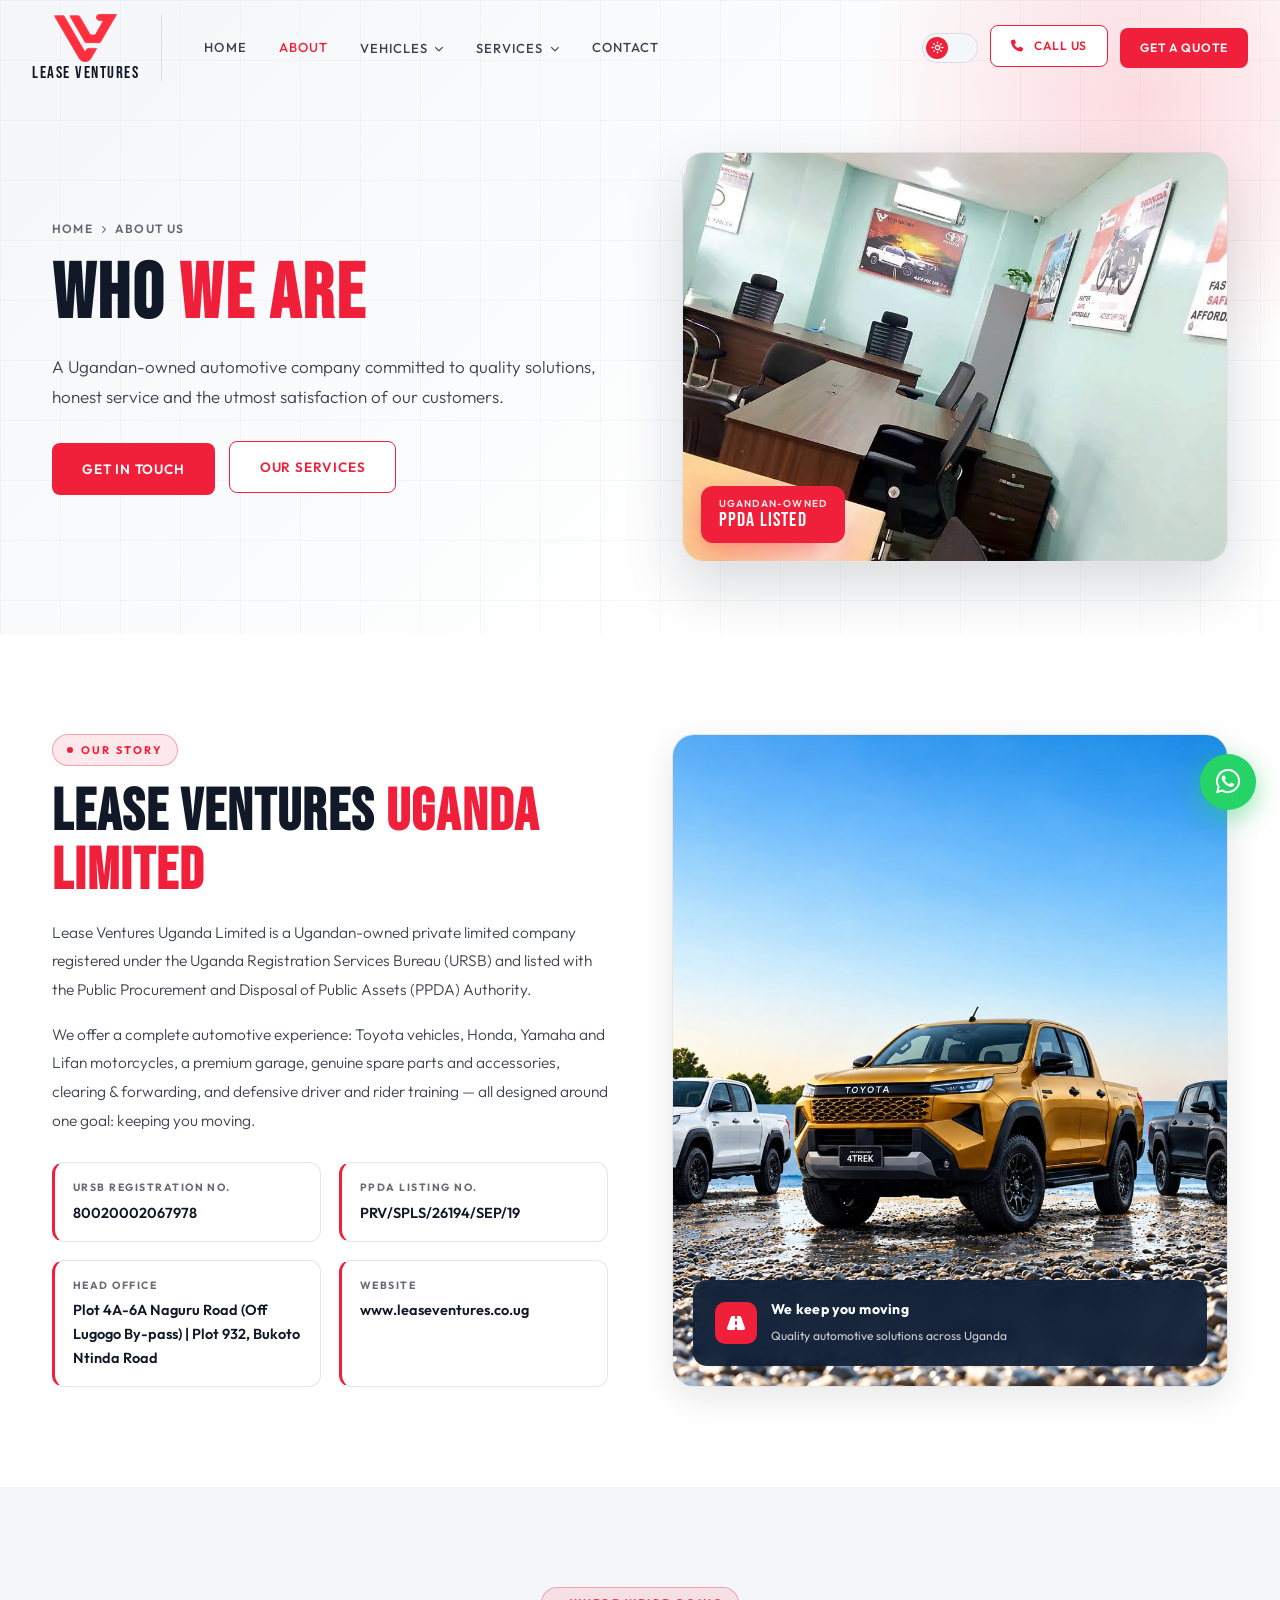
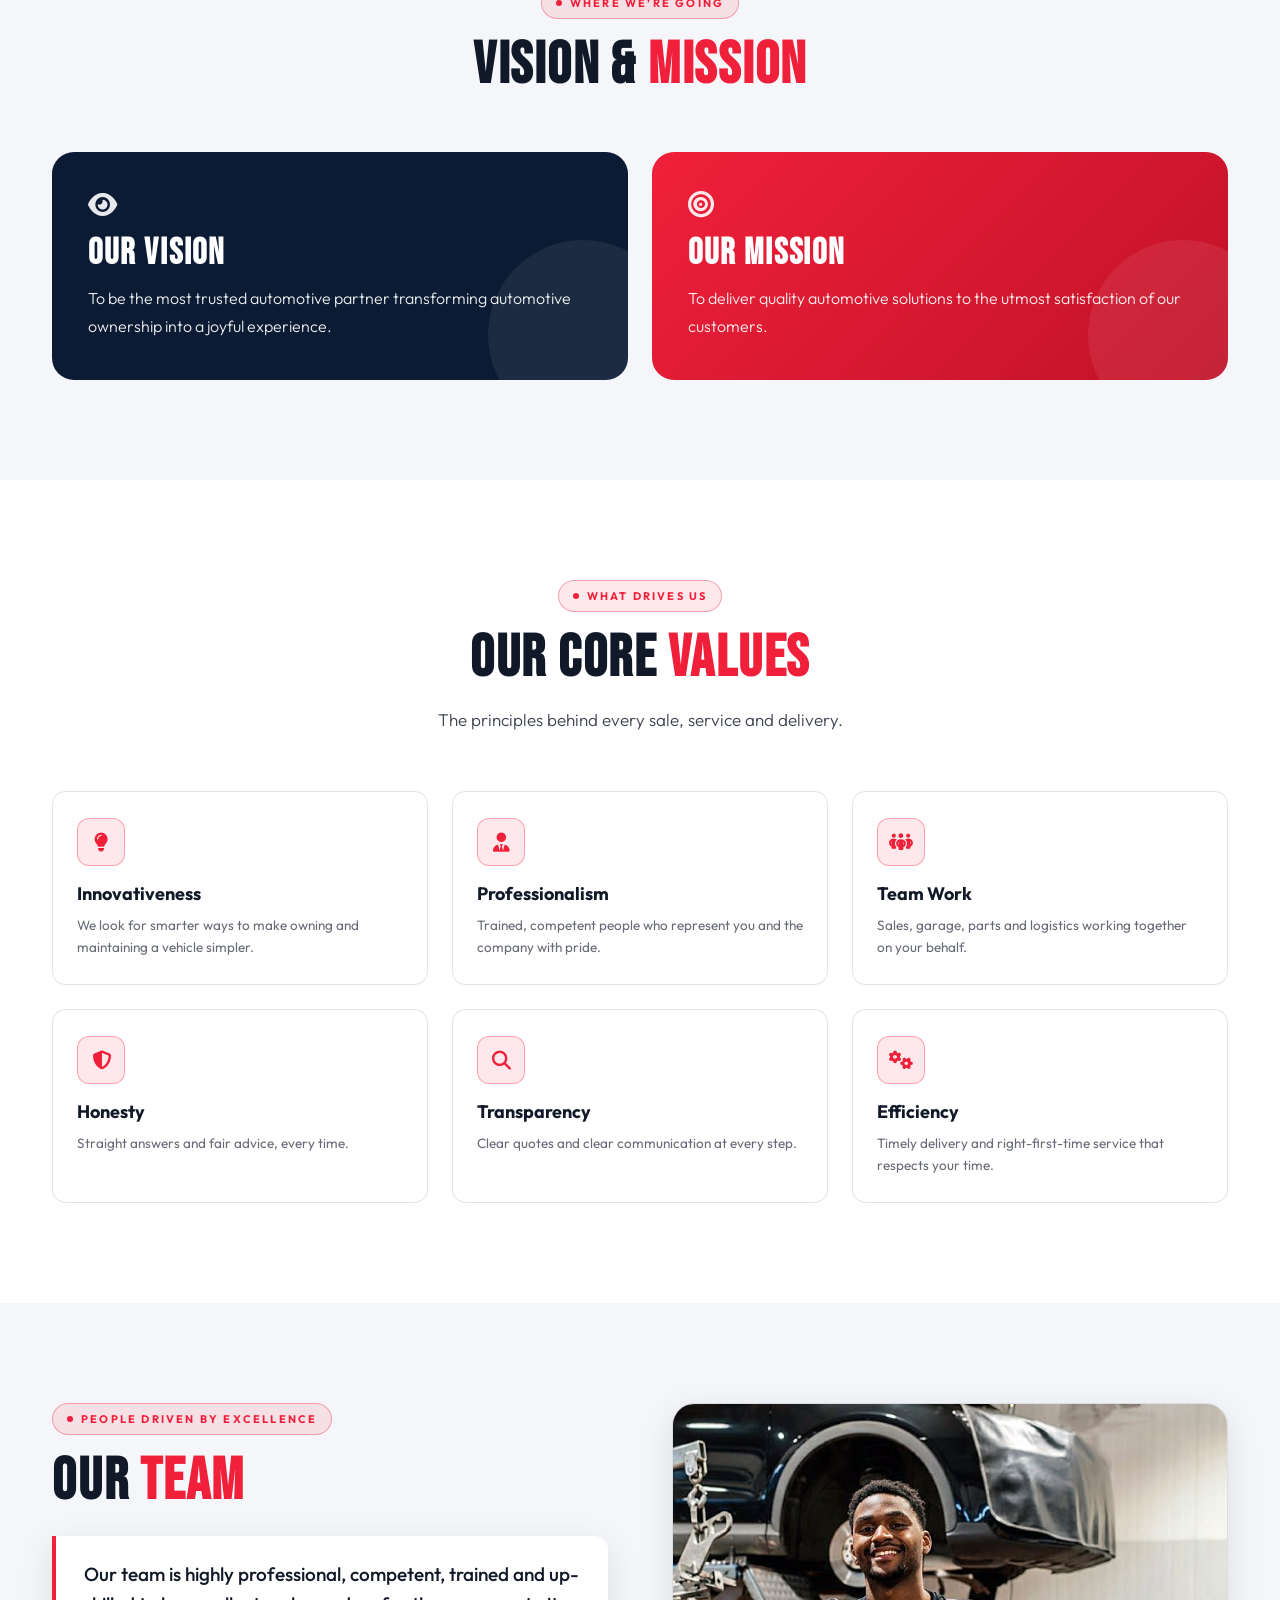
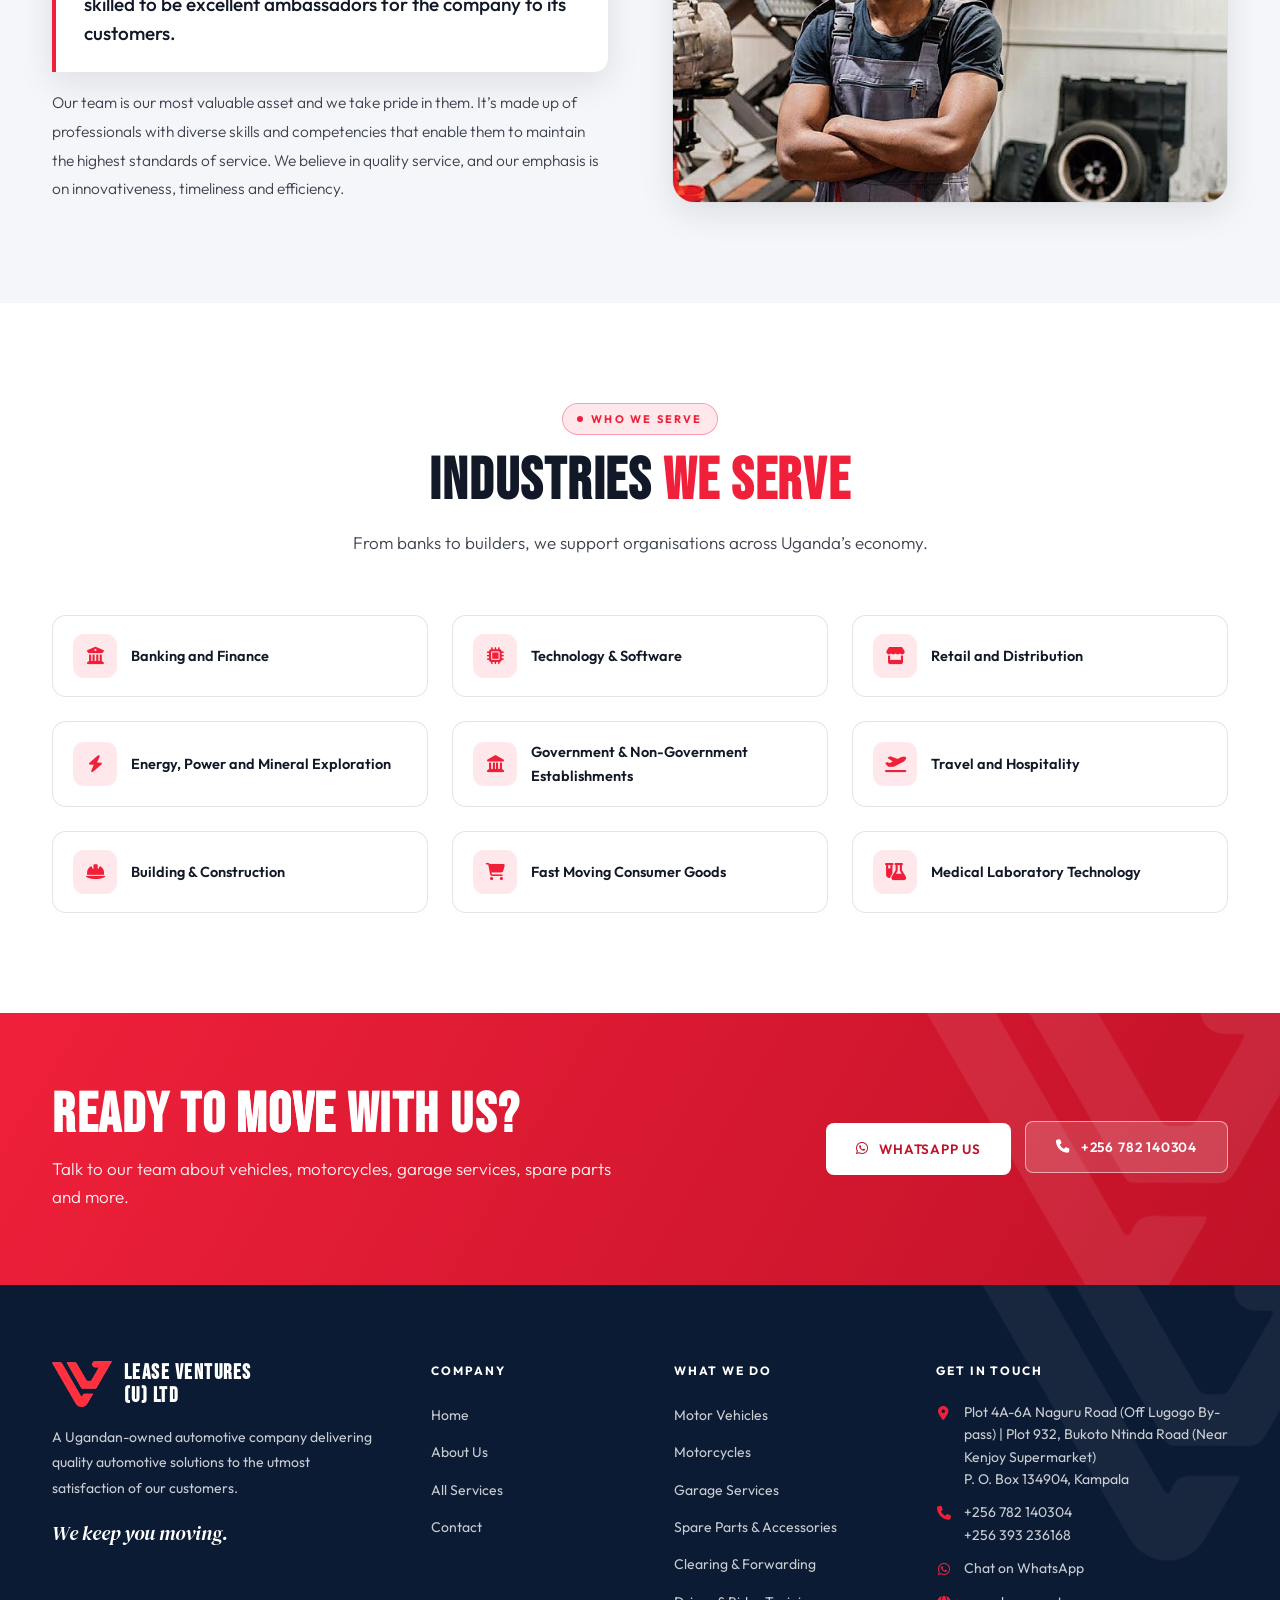
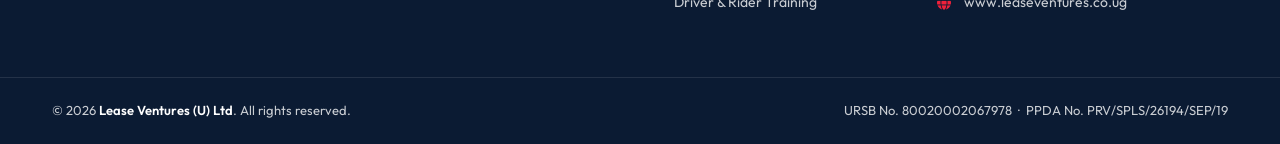
==== commit 7cd24208: "cache-busting-v2" ====
--- a/about.html
+++ b/about.html
@@ -15,8 +15,8 @@
     <link rel="preconnect" href="https://fonts.gstatic.com" crossorigin />
     <link href="https://fonts.googleapis.com/css2?family=Bebas+Neue&family=DM+Serif+Display:ital@0;1&family=Outfit:wght@300;400;500;600;700&display=swap" rel="stylesheet" />
     <link rel="stylesheet" href="https://cdnjs.cloudflare.com/ajax/libs/font-awesome/6.5.1/css/all.min.css" />
-    <script src="js/theme.js"></script>
-    <link rel="stylesheet" href="css/style.css" />
+    <script src="js/theme.js?v=2"></script>
+    <link rel="stylesheet" href="css/style.css?v=2" />
 </head>
 
 <body>
@@ -277,7 +277,7 @@
     <a href="https://wa.me/256782140304?text=Hello%20Lease%20Ventures%2C%20I%20would%20like%20to%20make%20an%20enquiry." class="wa-float" target="_blank" rel="noopener" aria-label="Chat with us on WhatsApp"><i class="fa-brands fa-whatsapp"></i></a>
     <button class="to-top" type="button" aria-label="Back to top"><i class="fa-solid fa-arrow-up"></i></button>
 
-    <script src="js/main.js"></script>
+    <script src="js/main.js?v=2"></script>
 </body>
 
 </html>
--- a/css/style.css
+++ b/css/style.css
@@ -225,9 +225,11 @@
 }
 
 .btn-outline {
-    border: 1px solid var(--line);
+    /* hover look is the default look */
+    border: 1px solid var(--red);
     background: var(--card);
-    color: var(--ink);
+    color: var(--red);
+    transform: translateY(-2px);
 }
 
 .btn-outline:hover {
@@ -247,8 +249,11 @@
 }
 
 .btn-ghost {
+    /* hover look is the default look */
     border: 1px solid rgba(255, 255, 255, .55);
-    color: #fff;
+    background: rgba(255, 255, 255, .14);
+    color: #fff;
+    transform: translateY(-2px);
 }
 
 .btn-ghost:hover {
@@ -1992,8 +1997,8 @@
 
 .wa-float {
     position: fixed;
-    left: 24px;
-    bottom: 24px;
+    right: 24px;
+    bottom: 90px;
     z-index: 900;
     width: 56px;
     height: 56px;
@@ -2185,8 +2190,8 @@
         align-items: flex-start;
     }
     .wa-float {
-        left: 16px;
-        bottom: 16px;
+        right: 16px;
+        bottom: 76px;
         width: 50px;
         height: 50px;
         font-size: 25px;
@@ -2316,7 +2321,8 @@
 }
 
 .mobile a.btn-outline {
-    border: 1px solid var(--line);
+    border: 1px solid var(--red);
+    color: var(--red);
     margin-top: 12px;
 }
 
